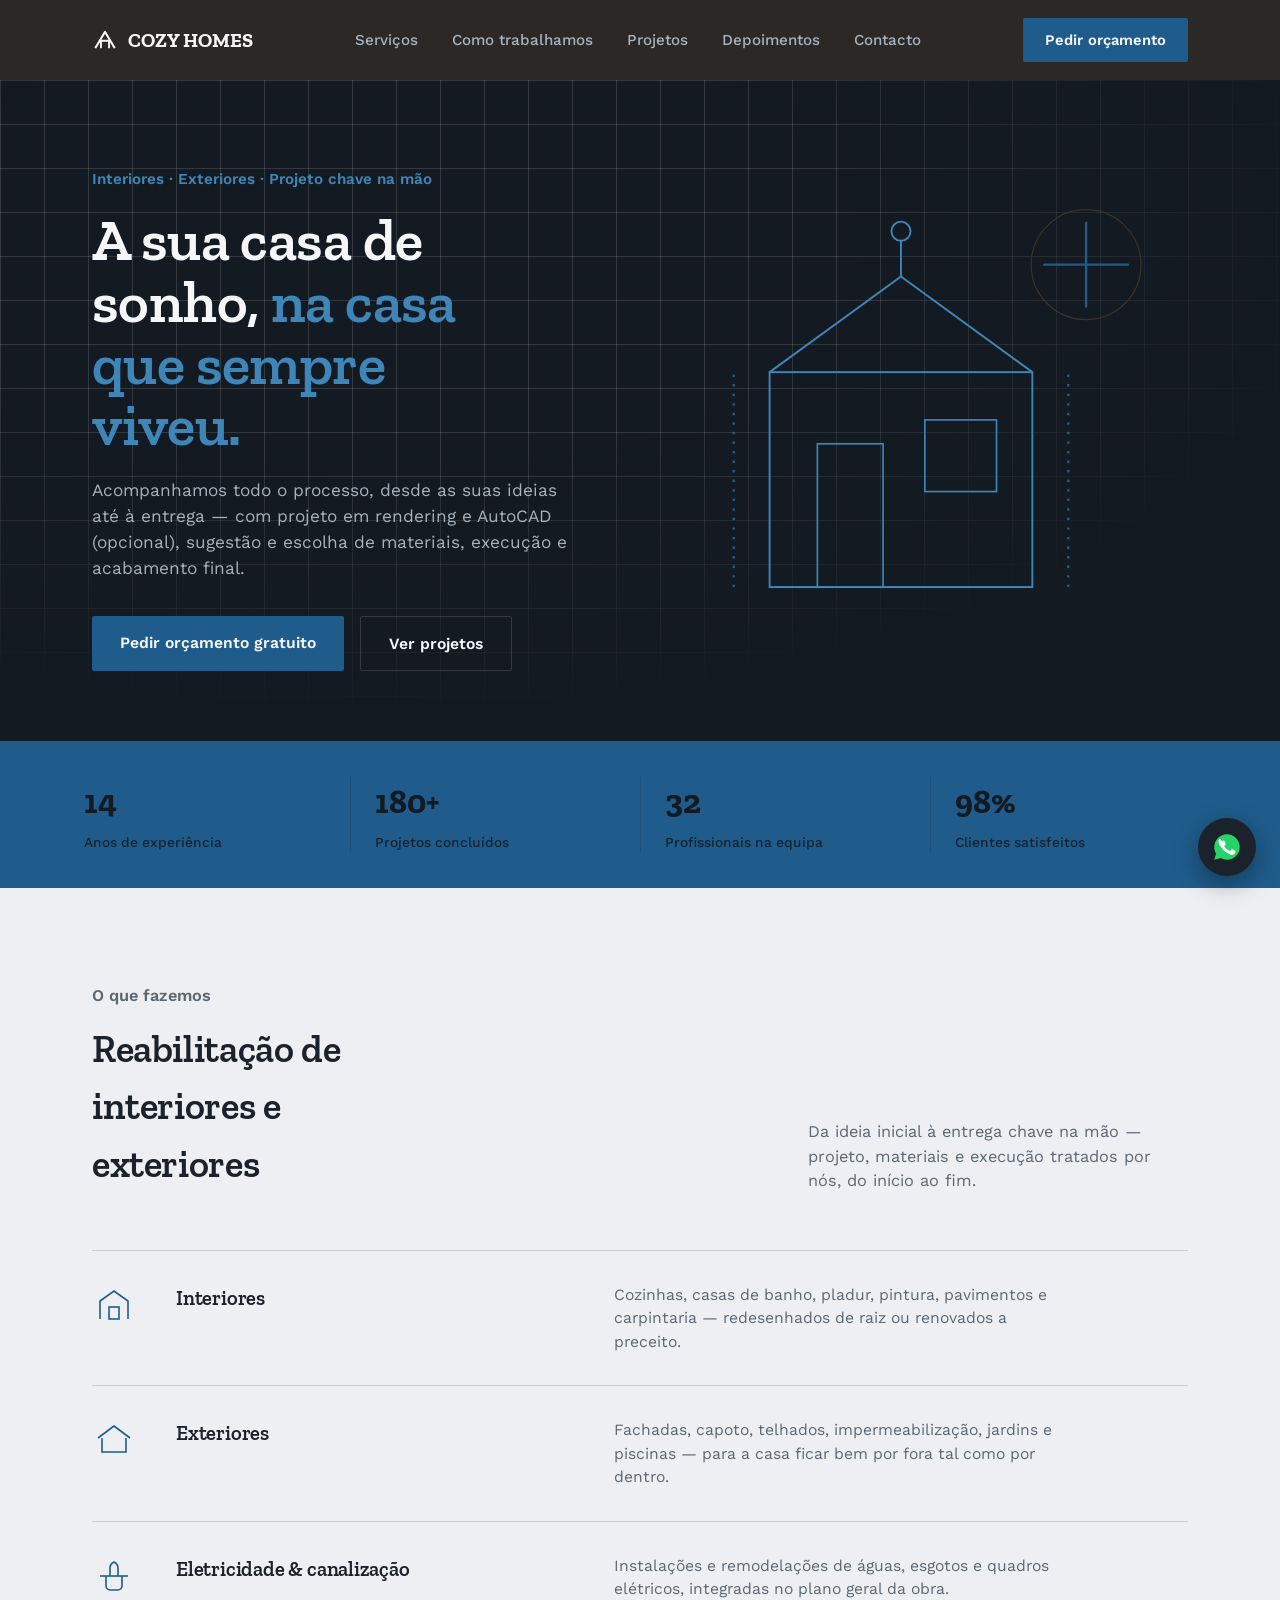
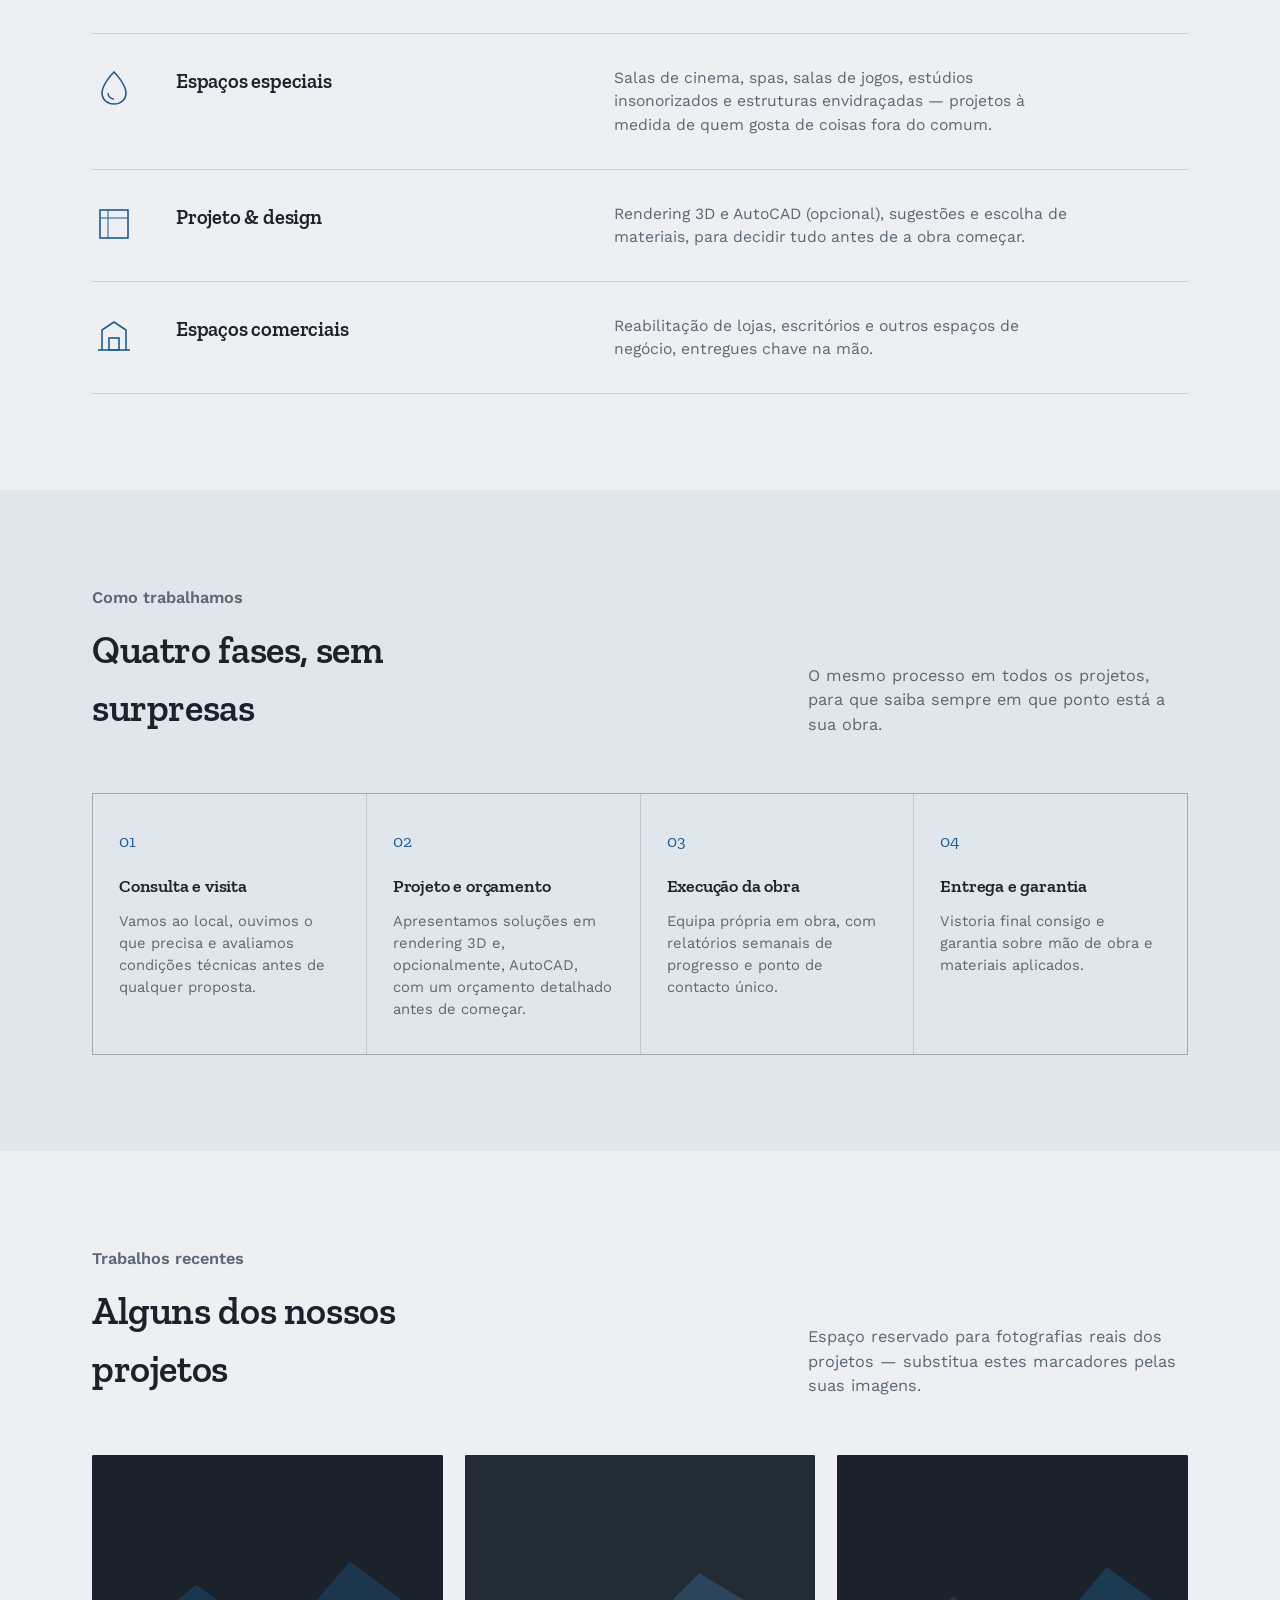
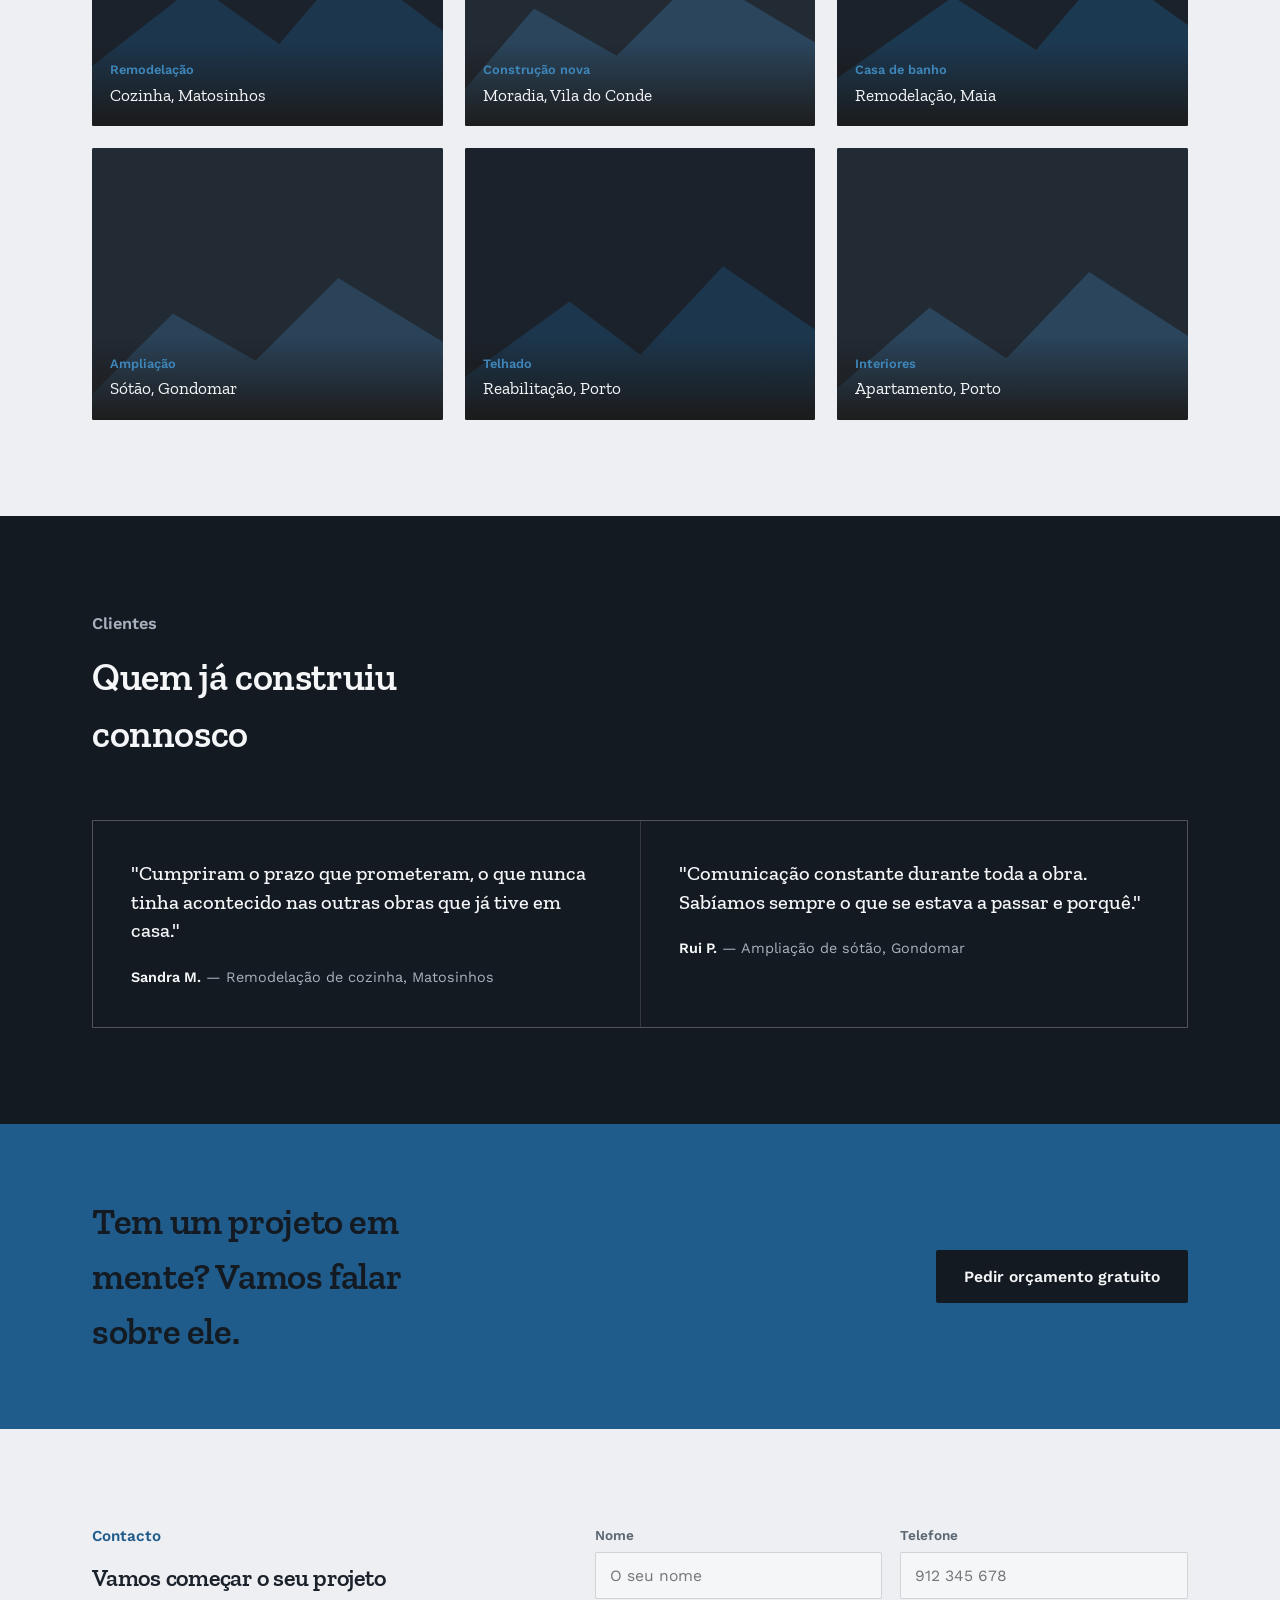
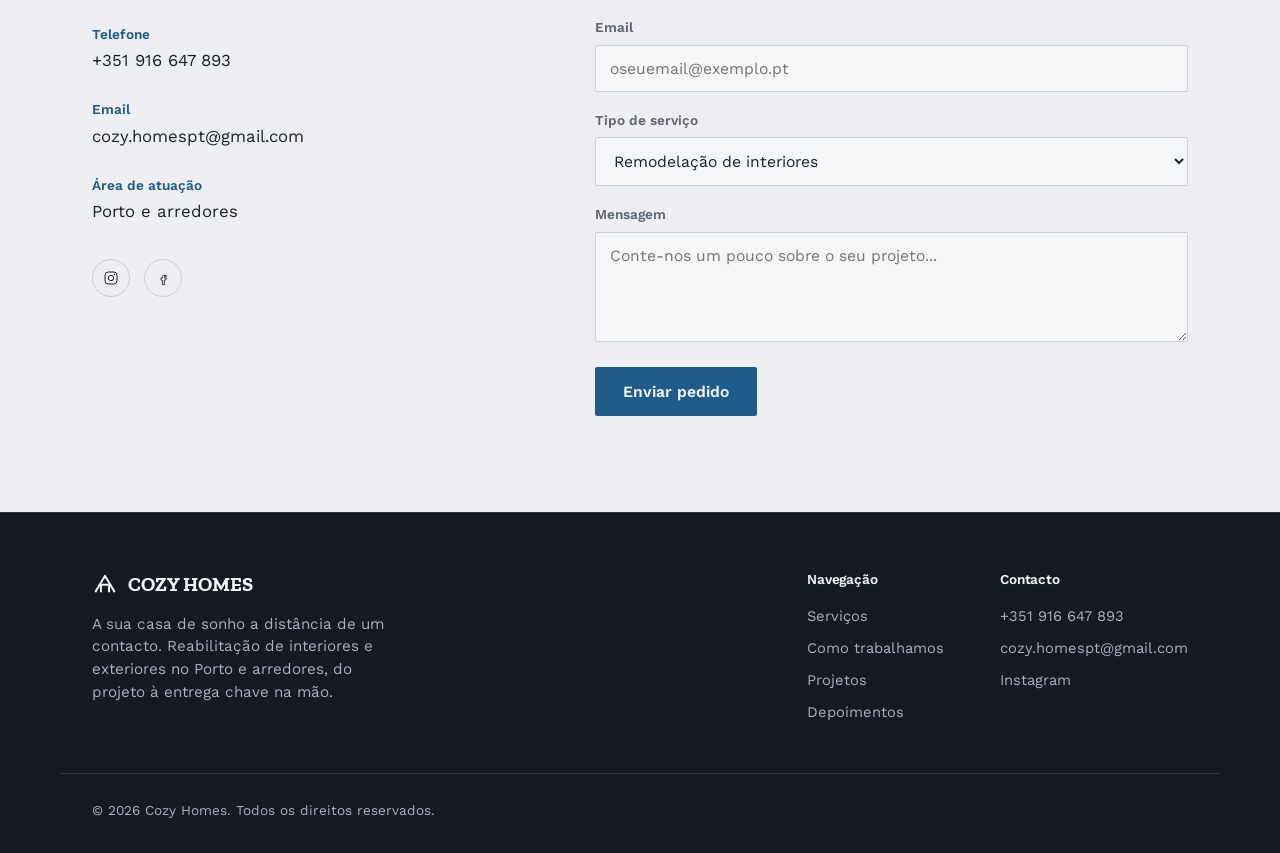
==== index.html @ 324cef6c "first commit" ====
<!DOCTYPE html>
<html lang="pt-PT">
<head>
<meta charset="UTF-8">
<meta name="viewport" content="width=device-width, initial-scale=1, viewport-fit=cover">
<title>Cozy Homes — Remodelação e Construção</title>
<meta name="description" content="Cozy Homes — remodelação e construção de interiores e exteriores no Porto e arredores. Projeto em rendering e AutoCAD, execução e entrega chave na mão.">
<link rel="preconnect" href="https://fonts.googleapis.com">
<link rel="preconnect" href="https://fonts.gstatic.com" crossorigin>
<link href="https://fonts.googleapis.com/css2?family=Zilla+Slab:wght@400;500;600;700&family=Work+Sans:wght@400;500;600;700&display=swap" rel="stylesheet">
<link rel="stylesheet" href="styles.css">
</head>
<body>

<header>
  <nav class="nav">
    <a href="#top" class="logo">
      <svg viewBox="0 0 32 32" fill="none"><path d="M4 26L16 6L28 26" stroke="currentColor" stroke-width="2.4" stroke-linejoin="round"/><path d="M11 26V17H21V26" stroke="currentColor" stroke-width="2.4" stroke-linejoin="round"/></svg>
      COZY HOMES
    </a>
    <ul class="nav-links">
      <li><a href="#servicos">Serviços</a></li>
      <li><a href="#processo">Como trabalhamos</a></li>
      <li><a href="#projetos">Projetos</a></li>
      <li><a href="#depoimentos">Depoimentos</a></li>
      <li><a href="#contacto">Contacto</a></li>
    </ul>
    <a href="#contacto" class="nav-cta">Pedir orçamento</a>
    <button class="nav-toggle" aria-label="Abrir menu" id="navToggle">
      <svg viewBox="0 0 24 24" fill="none"><path d="M3 6h18M3 12h18M3 18h18" stroke="currentColor" stroke-width="1.8" stroke-linecap="round"/></svg>
    </button>
  </nav>
</header>

<section class="hero" id="top">
  <div class="hero-grid" aria-hidden="true"></div>
  <div class="wrap hero-inner">
    <div>
      <p class="hero-eyebrow">Interiores · Exteriores · Projeto chave na mão</p>
      <h1>A sua casa de sonho, <em>na casa que sempre viveu.</em></h1>
      <p class="lede">Acompanhamos todo o processo, desde as suas ideias até à entrega — com projeto em rendering e AutoCAD (opcional), sugestão e escolha de materiais, execução e acabamento final.</p>
      <div class="hero-actions">
        <a href="#contacto" class="btn-primary">Pedir orçamento gratuito</a>
        <a href="#projetos" class="btn-ghost">Ver projetos</a>
      </div>
    </div>
    <div class="hero-art" aria-hidden="true">
      <svg viewBox="0 0 420 380" fill="none">
        <rect x="70" y="150" width="220" height="180" stroke="#3E85B8" stroke-width="1.6"/>
        <path d="M70 150L180 70L290 150" stroke="#3E85B8" stroke-width="1.6" stroke-linejoin="round"/>
        <path d="M180 70V40" stroke="#3E85B8" stroke-width="1.6"/>
        <circle cx="180" cy="32" r="8" stroke="#3E85B8" stroke-width="1.6"/>
        <rect x="110" y="210" width="55" height="120" stroke="#3E85B8" stroke-width="1.4"/>
        <rect x="200" y="190" width="60" height="60" stroke="#3E85B8" stroke-width="1.4"/>
        <line class="hero-scaffold" x1="70" y1="330" x2="290" y2="330" stroke="#3E85B8" stroke-width="1.6"/>
        <line class="hero-scaffold hero-dash" x1="40" y1="330" x2="40" y2="150" stroke="#1F5C8C" stroke-width="2" stroke-dasharray="2 6"/>
        <line class="hero-scaffold hero-dash" x1="320" y1="330" x2="320" y2="150" stroke="#1F5C8C" stroke-width="2" stroke-dasharray="2 6"/>
        <circle cx="335" cy="60" r="46" stroke="#3A332C" stroke-width="1"/>
        <g class="hero-crane">
          <path d="M300 60L370 60M335 25V95" stroke="#1F5C8C" stroke-width="2" stroke-linecap="round"/>
        </g>
      </svg>
    </div>
  </div>

  <div class="stats">
    <div class="wrap stats-inner">
      <div class="stat"><div class="num">14</div><div class="label">Anos de experiência</div></div>
      <div class="stat"><div class="num">180+</div><div class="label">Projetos concluídos</div></div>
      <div class="stat"><div class="num">32</div><div class="label">Profissionais na equipa</div></div>
      <div class="stat"><div class="num">98%</div><div class="label">Clientes satisfeitos</div></div>
    </div>
  </div>
</section>

<section id="servicos">
  <div class="wrap">
    <div class="section-head">
      <div>
        <p class="section-tag">O que fazemos</p>
        <h2>Reabilitação de interiores e exteriores</h2>
      </div>
      <p>Da ideia inicial à entrega chave na mão — projeto, materiais e execução tratados por nós, do início ao fim.</p>
    </div>

    <div class="services-list">
      <div class="service-row">
        <svg class="icon" viewBox="0 0 44 44" fill="none"><path d="M8 36V18L22 8L36 18V36" stroke="currentColor" stroke-width="1.6"/><rect x="17" y="24" width="10" height="12" stroke="currentColor" stroke-width="1.6"/></svg>
        <h3>Interiores</h3>
        <p>Cozinhas, casas de banho, pladur, pintura, pavimentos e carpintaria — redesenhados de raiz ou renovados a preceito.</p>
      </div>
      <div class="service-row">
        <svg class="icon" viewBox="0 0 44 44" fill="none"><path d="M6 20L22 8L38 20" stroke="currentColor" stroke-width="1.6" stroke-linejoin="round"/><path d="M10 20V34H34V20" stroke="currentColor" stroke-width="1.6"/></svg>
        <h3>Exteriores</h3>
        <p>Fachadas, capoto, telhados, impermeabilização, jardins e piscinas — para a casa ficar bem por fora tal como por dentro.</p>
      </div>
      <div class="service-row">
        <svg class="icon" viewBox="0 0 44 44" fill="none"><path d="M8 22H36" stroke="currentColor" stroke-width="1.6"/><path d="M14 22V32C14 34 16 36 18 36H26C28 36 30 34 30 32V22" stroke="currentColor" stroke-width="1.6"/><path d="M18 22V14C18 10 22 8 22 8C22 8 26 10 26 14V22" stroke="currentColor" stroke-width="1.6"/></svg>
        <h3>Eletricidade & canalização</h3>
        <p>Instalações e remodelações de águas, esgotos e quadros elétricos, integradas no plano geral da obra.</p>
      </div>
      <div class="service-row">
        <svg class="icon" viewBox="0 0 44 44" fill="none"><path d="M22 6C22 6 10 18 10 27C10 33.6 15.4 38 22 38C28.6 38 34 33.6 34 27C34 18 22 6 22 6Z" stroke="currentColor" stroke-width="1.6"/><path d="M16 27C16 30.3 18.7 33 22 33" stroke="currentColor" stroke-width="1.4"/></svg>
        <h3>Espaços especiais</h3>
        <p>Salas de cinema, spas, salas de jogos, estúdios insonorizados e estruturas envidraçadas — projetos à medida de quem gosta de coisas fora do comum.</p>
      </div>
      <div class="service-row">
        <svg class="icon" viewBox="0 0 44 44" fill="none"><rect x="8" y="8" width="28" height="28" stroke="currentColor" stroke-width="1.6"/><path d="M8 16H36M16 8V36" stroke="currentColor" stroke-width="1"/></svg>
        <h3>Projeto & design</h3>
        <p>Rendering 3D e AutoCAD (opcional), sugestões e escolha de materiais, para decidir tudo antes de a obra começar.</p>
      </div>
      <div class="service-row">
        <svg class="icon" viewBox="0 0 44 44" fill="none"><path d="M6 36H38" stroke="currentColor" stroke-width="1.6"/><path d="M10 36V16L22 8L34 16V36" stroke="currentColor" stroke-width="1.6"/><rect x="17" y="24" width="10" height="12" stroke="currentColor" stroke-width="1.6"/></svg>
        <h3>Espaços comerciais</h3>
        <p>Reabilitação de lojas, escritórios e outros espaços de negócio, entregues chave na mão.</p>
      </div>
    </div>
  </div>
</section>

<section class="process" id="processo">
  <div class="wrap">
    <div class="section-head">
      <div>
        <p class="section-tag">Como trabalhamos</p>
        <h2>Quatro fases, sem surpresas</h2>
      </div>
      <p>O mesmo processo em todos os projetos, para que saiba sempre em que ponto está a sua obra.</p>
    </div>
    <div class="steps">
      <div class="step">
        <div class="step-num">01</div>
        <h3>Consulta e visita</h3>
        <p>Vamos ao local, ouvimos o que precisa e avaliamos condições técnicas antes de qualquer proposta.</p>
      </div>
      <div class="step">
        <div class="step-num">02</div>
        <h3>Projeto e orçamento</h3>
        <p>Apresentamos soluções em rendering 3D e, opcionalmente, AutoCAD, com um orçamento detalhado antes de começar.</p>
      </div>
      <div class="step">
        <div class="step-num">03</div>
        <h3>Execução da obra</h3>
        <p>Equipa própria em obra, com relatórios semanais de progresso e ponto de contacto único.</p>
      </div>
      <div class="step">
        <div class="step-num">04</div>
        <h3>Entrega e garantia</h3>
        <p>Vistoria final consigo e garantia sobre mão de obra e materiais aplicados.</p>
      </div>
    </div>
  </div>
</section>

<section id="projetos">
  <div class="wrap">
    <div class="section-head">
      <div>
        <p class="section-tag">Trabalhos recentes</p>
        <h2>Alguns dos nossos projetos</h2>
      </div>
      <p>Espaço reservado para fotografias reais dos projetos — substitua estes marcadores pelas suas imagens.</p>
    </div>
    <div class="projects-grid">
      <div class="project-tile">
        <svg viewBox="0 0 300 230" preserveAspectRatio="xMidYMid slice"><rect width="300" height="230" fill="#1B222B"/><path d="M0 180L90 110L160 160L220 90L300 150V230H0Z" fill="#1F5C8C" opacity="0.35"/></svg>
        <div class="tile-label"><div class="cat">Remodelação</div><div class="name">Cozinha, Matosinhos</div></div>
      </div>
      <div class="project-tile">
        <svg viewBox="0 0 300 230" preserveAspectRatio="xMidYMid slice"><rect width="300" height="230" fill="#222A34"/><path d="M0 200L60 130L130 170L200 100L300 160V230H0Z" fill="#3E85B8" opacity="0.3"/></svg>
        <div class="tile-label"><div class="cat">Construção nova</div><div class="name">Moradia, Vila do Conde</div></div>
      </div>
      <div class="project-tile">
        <svg viewBox="0 0 300 230" preserveAspectRatio="xMidYMid slice"><rect width="300" height="230" fill="#1B222B"/><path d="M0 190L100 120L170 165L230 95L300 145V230H0Z" fill="#1F5C8C" opacity="0.4"/></svg>
        <div class="tile-label"><div class="cat">Casa de banho</div><div class="name">Remodelação, Maia</div></div>
      </div>
      <div class="project-tile">
        <svg viewBox="0 0 300 230" preserveAspectRatio="xMidYMid slice"><rect width="300" height="230" fill="#222A34"/><path d="M0 210L70 140L140 180L210 110L300 165V230H0Z" fill="#3E85B8" opacity="0.28"/></svg>
        <div class="tile-label"><div class="cat">Ampliação</div><div class="name">Sótão, Gondomar</div></div>
      </div>
      <div class="project-tile">
        <svg viewBox="0 0 300 230" preserveAspectRatio="xMidYMid slice"><rect width="300" height="230" fill="#1B222B"/><path d="M0 195L90 130L150 175L220 100L300 155V230H0Z" fill="#1F5C8C" opacity="0.35"/></svg>
        <div class="tile-label"><div class="cat">Telhado</div><div class="name">Reabilitação, Porto</div></div>
      </div>
      <div class="project-tile">
        <svg viewBox="0 0 300 230" preserveAspectRatio="xMidYMid slice"><rect width="300" height="230" fill="#222A34"/><path d="M0 205L80 135L145 178L215 105L300 160V230H0Z" fill="#3E85B8" opacity="0.3"/></svg>
        <div class="tile-label"><div class="cat">Interiores</div><div class="name">Apartamento, Porto</div></div>
      </div>
    </div>
  </div>
</section>

<section class="testimonials" id="depoimentos">
  <div class="wrap">
    <div class="section-head">
      <div>
        <p class="section-tag">Clientes</p>
        <h2>Quem já construiu connosco</h2>
      </div>
    </div>
    <div class="quote-row">
      <div class="quote">
        <p class="text">"Cumpriram o prazo que prometeram, o que nunca tinha acontecido nas outras obras que já tive em casa."</p>
        <div class="who"><strong>Sandra M.</strong> — Remodelação de cozinha, Matosinhos</div>
      </div>
      <div class="quote">
        <p class="text">"Comunicação constante durante toda a obra. Sabíamos sempre o que se estava a passar e porquê."</p>
        <div class="who"><strong>Rui P.</strong> — Ampliação de sótão, Gondomar</div>
      </div>
    </div>
  </div>
</section>

<div class="cta-banner">
  <div class="wrap cta-inner">
    <h2>Tem um projeto em mente? Vamos falar sobre ele.</h2>
    <a href="#contacto" class="btn-primary">Pedir orçamento gratuito</a>
  </div>
</div>

<section id="contacto">
  <div class="wrap contact-grid">
    <div class="contact-info">
      <p class="section-tag">Contacto</p>
      <h2>Vamos começar o seu projeto</h2>
      <dl>
        <div><dt>Telefone</dt><dd><a href="tel:+351916647893">+351 916 647 893</a></dd></div>
        <div><dt>Email</dt><dd><a href="mailto:cozy.homespt@gmail.com">cozy.homespt@gmail.com</a></dd></div>
        <div><dt>Área de atuação</dt><dd>Porto e arredores</dd></div>
      </dl>
      <div class="socials" aria-label="Redes sociais">
        <a href="https://www.instagram.com/cozyhomespt" target="_blank" rel="noopener" aria-label="Instagram"><svg viewBox="0 0 24 24" fill="none"><rect x="3" y="3" width="18" height="18" rx="5" stroke="currentColor" stroke-width="1.5"/><circle cx="12" cy="12" r="4" stroke="currentColor" stroke-width="1.5"/><circle cx="17.2" cy="6.8" r="1" fill="currentColor"/></svg></a>
        <a href="https://www.facebook.com/share/1CEKgiKhoP/" target="_blank" rel="noopener" aria-label="Facebook"><svg viewBox="0 0 24 24" fill="none"><path d="M15 8h-2a2 2 0 0 0-2 2v2H9v3h2v7h3v-7h2.2L17 12h-3v-1.6c0-.4.3-.7.7-.7H17V8h-2z" stroke="currentColor" stroke-width="1.3" stroke-linejoin="round"/></svg></a>
      </div>
    </div>
    <form class="contact-form" action="mailto:cozy.homespt@gmail.com" method="post" enctype="text/plain">
      <div class="form-row">
        <div>
          <label for="nome">Nome</label>
          <input id="nome" name="Nome" type="text" placeholder="O seu nome" required>
        </div>
        <div>
          <label for="telefone">Telefone</label>
          <input id="telefone" name="Telefone" type="tel" placeholder="912 345 678">
        </div>
      </div>
      <div>
        <label for="email">Email</label>
        <input id="email" name="Email" type="email" placeholder="oseuemail@exemplo.pt" required>
      </div>
      <div>
        <label for="servico">Tipo de serviço</label>
        <select id="servico" name="Servico">
          <option>Remodelação de interiores</option>
          <option>Construção nova / ampliação</option>
          <option>Acabamentos & pintura</option>
          <option>Canalização & eletricidade</option>
          <option>Telhados & impermeabilização</option>
          <option>Outro</option>
        </select>
      </div>
      <div>
        <label for="mensagem">Mensagem</label>
        <textarea id="mensagem" name="Mensagem" placeholder="Conte-nos um pouco sobre o seu projeto..."></textarea>
      </div>
      <button type="submit" class="btn-primary">Enviar pedido</button>
    </form>
  </div>
</section>

<footer>
  <div class="wrap footer-top">
    <div>
      <a href="#top" class="logo" style="color:var(--paper)">
        <svg viewBox="0 0 32 32" fill="none"><path d="M4 26L16 6L28 26" stroke="currentColor" stroke-width="2.4" stroke-linejoin="round"/><path d="M11 26V17H21V26" stroke="currentColor" stroke-width="2.4" stroke-linejoin="round"/></svg>
        COZY HOMES
      </a>
      <p>A sua casa de sonho a distância de um contacto. Reabilitação de interiores e exteriores no Porto e arredores, do projeto à entrega chave na mão.</p>
    </div>
    <div class="footer-links">
      <div>
        <h4>Navegação</h4>
        <ul>
          <li><a href="#servicos">Serviços</a></li>
          <li><a href="#processo">Como trabalhamos</a></li>
          <li><a href="#projetos">Projetos</a></li>
          <li><a href="#depoimentos">Depoimentos</a></li>
        </ul>
      </div>
      <div>
        <h4>Contacto</h4>
        <ul>
          <li><a href="tel:+351916647893">+351 916 647 893</a></li>
          <li><a href="mailto:cozy.homespt@gmail.com">cozy.homespt@gmail.com</a></li>
          <li><a href="https://www.instagram.com/cozyhomespt" target="_blank" rel="noopener">Instagram</a></li>
        </ul>
      </div>
    </div>
  </div>
  <div class="wrap footer-bottom">
    <span>© 2026 Cozy Homes. Todos os direitos reservados.</span>
  </div>
</footer>

<a href="https://wa.me/351916647893" target="_blank" rel="noopener" class="whatsapp-btn" aria-label="Falar no WhatsApp">
  <svg viewBox="0 0 32 32" fill="none"><path d="M16 4C9.4 4 4 9.4 4 16c0 2.2.6 4.3 1.7 6.1L4 28l6.1-1.6C11.8 27.4 13.9 28 16 28c6.6 0 12-5.4 12-12S22.6 4 16 4z" fill="#25D366"/><path d="M11.4 10.6c.3-.6.6-.6.9-.6h.7c.2 0 .5 0 .7.6.3.7 1 2.3 1 2.5.1.2.1.4 0 .6-.1.2-.2.3-.4.5l-.5.6c-.2.2-.4.4-.2.7.2.4 1 1.5 2 2.4 1.3 1.2 2.4 1.6 2.8 1.8.3.1.5.1.7-.1.2-.2.8-1 1.1-1.3.2-.3.5-.2.8-.1.3.1 2 1 2.3 1.1.3.2.5.2.6.4.1.2.1 1-.3 1.9-.4.9-2.1 1.8-2.9 1.8-.8.1-1.4.1-4.7-1.9-3.9-2.4-6.4-6.6-6.6-6.9-.2-.3-1.4-1.9-1.4-3.6 0-1.7.9-2.5 1.2-2.9z" fill="#FFFFFF"/></svg>
</a>

<script src="script.js"></script>

</body>
</html>
---- styles.css ----
:root{
    box-sizing:border-box;
    padding-top: env(safe-area-inset-top, 0px);
    padding-bottom: env(safe-area-inset-bottom, 0px);

    --bg-dark:#141A21;
    --bg-dark-panel:#1B222B;
    --bg-cream:#EDEFF2;
    --bg-cream-panel:#E1E6EC;
    --copper:#1F5C8C;
    --copper-light:#3E85B8;
    --ink:#1B222B;
    --ink-muted:#5B6773;
    --paper:#F4F6F8;
    --paper-muted:#A7B2BE;
    --line-dark:rgba(244,246,248,0.14);
    --line-light:rgba(27,34,43,0.16);
    --radius-s:2px;
    --serif:'Zilla Slab', Georgia, 'Times New Roman', serif;
    --sans:'Work Sans', -apple-system, BlinkMacSystemFont, 'Segoe UI', sans-serif;
  }
  html{scroll-padding-top: env(safe-area-inset-top, 0px); scroll-behavior:smooth;}
  *{box-sizing:border-box;}
  body{
    margin:0;
    background:var(--bg-cream);
    color:var(--ink);
    font-family:var(--sans);
    line-height:1.5;
    -webkit-font-smoothing:antialiased;
  }
  img,svg{max-width:100%;display:block;}
  a{color:inherit;text-decoration:none;}
  ul{margin:0;padding:0;list-style:none;}
  h1,h2,h3,h4{font-family:var(--serif);margin:0;font-weight:600;letter-spacing:-0.01em;}
  p{margin:0;}
  .wrap{max-width:1160px;margin:0 auto;padding:0 32px;}
  .overflow-x{overflow-x:auto;}
  :focus-visible{outline:2px solid var(--copper);outline-offset:3px;}
  @media (prefers-reduced-motion: reduce){
    *{animation-duration:0.01ms !important; animation-iteration-count:1 !important; transition-duration:0.01ms !important;}
  }

  /* ---------- Header ---------- */
  header{
    position:sticky;top:0;z-index:50;
    background:rgba(27,23,20,0.92);
    backdrop-filter:blur(8px);
    padding-top: env(safe-area-inset-top, 0px);
  }
  .nav{
    display:flex;align-items:center;justify-content:space-between;
    padding:18px 32px;max-width:1160px;margin:0 auto;
  }
  .logo{display:flex;align-items:center;gap:10px;color:var(--paper);font-family:var(--serif);font-size:1.25rem;font-weight:700;}
  .logo svg{width:26px;height:26px;flex-shrink:0;}
  .nav-links{display:flex;gap:34px;}
  .nav-links a{color:var(--paper-muted);font-size:0.95rem;font-weight:500;transition:color .15s ease;}
  .nav-links a:hover{color:var(--paper);}
  .nav-cta{
    background:var(--copper);color:var(--paper);padding:11px 22px;
    font-weight:600;font-size:0.92rem;border-radius:var(--radius-s);
    transition:background .15s ease;
  }
  .nav-cta:hover{background:var(--copper-light);}
  .nav-toggle{display:none;background:none;border:0;color:var(--paper);padding:6px;cursor:pointer;}
  .nav-toggle svg{width:24px;height:24px;}

  /* ---------- Hero ---------- */
  .hero{
    background:var(--bg-dark);
    color:var(--paper);
    position:relative;
    overflow:hidden;
    padding:88px 0 0;
  }
  .hero-grid{
    background-image:
      linear-gradient(var(--line-dark) 1px, transparent 1px),
      linear-gradient(90deg, var(--line-dark) 1px, transparent 1px);
    background-size:44px 44px;
    position:absolute;inset:0;
    mask-image:radial-gradient(ellipse 90% 70% at 30% 20%, black 40%, transparent 85%);
  }
  .hero-inner{
    position:relative;z-index:1;
    display:grid;grid-template-columns:1.05fr 0.95fr;gap:40px;align-items:center;
    padding-bottom:70px;
  }
  .hero-eyebrow{color:var(--copper-light);font-weight:600;font-size:0.95rem;margin-bottom:18px;}
  .hero h1{
    font-size:clamp(2.4rem, 4.6vw, 3.9rem);
    line-height:1.05;
    max-width:12ch;
  }
  .hero h1 em{font-style:normal;color:var(--copper-light);}
  .hero p.lede{
    margin-top:22px;color:var(--paper-muted);font-size:1.08rem;max-width:44ch;
  }
  .hero-actions{display:flex;gap:16px;margin-top:34px;flex-wrap:wrap;}
  .btn-primary{
    background:var(--copper);color:var(--paper);padding:15px 28px;
    font-weight:600;border-radius:var(--radius-s);font-size:0.98rem;
    transition:background .15s ease, transform .15s ease;
  }
  .btn-primary:hover{background:var(--copper-light);}
  .btn-ghost{
    border:1px solid var(--line-dark);color:var(--paper);padding:15px 28px;
    font-weight:600;border-radius:var(--radius-s);font-size:0.98rem;
    transition:border-color .15s ease, background .15s ease;
  }
  .btn-ghost:hover{border-color:var(--copper-light);background:rgba(255,255,255,0.03);}

  .hero-art{
    position:relative;
  }
  .hero-art svg{width:100%;height:auto;}
  .hero-crane{
    transform-box:fill-box;
    transform-origin:50% 100%;
    animation:craneBob 3.2s ease-in-out infinite;
  }
  .hero-dash{
    animation:dashScroll 1.6s linear infinite;
  }
  @keyframes craneBob{
    0%,100%{transform:translateY(0);}
    50%{transform:translateY(7px);}
  }
  @keyframes dashScroll{
    to{stroke-dashoffset:-16px;}
  }

  /* ---------- Stats ---------- */
  .stats{
    background:var(--copper);color:var(--bg-dark);
    position:relative;z-index:1;
  }
  .stats-inner{
    display:grid;grid-template-columns:repeat(4,1fr);
    padding:36px 0;
  }
  .stat{padding:0 24px;border-left:1px solid rgba(27,23,20,0.18);}
  .stat:first-child{border-left:none;}
  .stat .num{font-family:var(--serif);font-size:2.1rem;font-weight:700;}
  .stat .label{font-size:0.86rem;margin-top:4px;opacity:0.85;font-weight:500;}

  /* ---------- Section shell ---------- */
  section{padding:96px 0;}
  .section-head{
    display:flex;justify-content:space-between;align-items:flex-end;gap:32px;
    margin-bottom:56px;flex-wrap:wrap;
  }
  .section-tag{color:var(--copper);font-weight:600;font-size:0.95rem;margin-bottom:12px;}
  .section-head h2{font-size:clamp(1.8rem,3vw,2.5rem);max-width:16ch;}
  .section-head p{color:var(--ink-muted);max-width:38ch;font-size:1.02rem;}

  /* ---------- Services (hairline list, not cards) ---------- */
  .services-list{border-top:1px solid var(--line-light);}
  .service-row{
    display:grid;grid-template-columns:56px 1fr 1.4fr;gap:28px;
    padding:32px 0;border-bottom:1px solid var(--line-light);
    align-items:start;
  }
  .service-row .icon{width:44px;height:44px;color:var(--copper);}
  .service-row h3{font-size:1.28rem;}
  .service-row p{color:var(--ink-muted);font-size:0.98rem;max-width:46ch;}

  /* ---------- Process (genuinely sequential — numbering earned) ---------- */
  .process{background:var(--bg-cream-panel);}
  .steps{
    display:grid;grid-template-columns:repeat(4,1fr);gap:1px;
    background:var(--line-light);border:1px solid var(--line-light);
  }
  .step{background:var(--bg-cream-panel);padding:34px 26px;}
  .step .step-num{font-family:var(--serif);font-size:1.1rem;color:var(--copper);margin-bottom:18px;}
  .step h3{font-size:1.12rem;margin-bottom:10px;}
  .step p{color:var(--ink-muted);font-size:0.92rem;}

  /* ---------- Projects ---------- */
  .projects-grid{display:grid;grid-template-columns:repeat(3,1fr);gap:22px;}
  .project-tile{
    aspect-ratio:4/3.1;border-radius:var(--radius-s);overflow:hidden;position:relative;
    background:var(--bg-dark);
  }
  .project-tile svg{position:absolute;inset:0;width:100%;height:100%;}
  .project-tile .tile-label{
    position:absolute;left:0;right:0;bottom:0;padding:18px;
    background:linear-gradient(to top, rgba(27,23,20,0.88), transparent);
    color:var(--paper);
  }
  .project-tile .tile-label .cat{font-size:0.8rem;color:var(--copper-light);font-weight:600;margin-bottom:3px;}
  .project-tile .tile-label .name{font-family:var(--serif);font-size:1.08rem;}

  /* ---------- Testimonials ---------- */
  .testimonials{background:var(--bg-dark);color:var(--paper);}
  .testimonials .section-tag{color:var(--copper-light);}
  .testimonials .section-head p{color:var(--paper-muted);}
  .quote-row{display:grid;grid-template-columns:repeat(2,1fr);gap:1px;background:var(--line-dark);border:1px solid var(--line-dark);}
  .quote{background:var(--bg-dark);padding:38px;}
  .quote p.text{font-family:var(--serif);font-size:1.28rem;line-height:1.4;font-weight:500;}
  .quote .who{margin-top:22px;color:var(--paper-muted);font-size:0.9rem;}
  .quote .who strong{color:var(--paper);font-weight:600;}

  /* ---------- CTA banner ---------- */
  .cta-banner{
    background:var(--copper);color:var(--bg-dark);
    padding:70px 0;text-align:left;
  }
  .cta-inner{display:flex;justify-content:space-between;align-items:center;gap:32px;flex-wrap:wrap;}
  .cta-inner h2{font-size:clamp(1.7rem,3vw,2.3rem);max-width:16ch;}
  .cta-inner .btn-primary{background:var(--bg-dark);color:var(--paper);}
  .cta-inner .btn-primary:hover{background:#232c37;}

  /* ---------- Contact ---------- */
  .contact-grid{display:grid;grid-template-columns:0.85fr 1.15fr;gap:64px;}
  .contact-info dl{display:flex;flex-direction:column;gap:26px;margin-top:28px;}
  .contact-info dt{font-size:0.85rem;color:var(--copper);font-weight:600;margin-bottom:4px;}
  .contact-info dd{margin:0;font-size:1.05rem;}
  .contact-info .socials{display:flex;gap:14px;margin-top:34px;}
  .contact-info .socials a{
    width:38px;height:38px;border:1px solid var(--line-light);border-radius:50%;
    display:flex;align-items:center;justify-content:center;transition:border-color .15s ease, background .15s ease;
  }
  .contact-info .socials a:hover{border-color:var(--copper);background:rgba(184,90,50,0.06);}
  .contact-info .socials svg{width:16px;height:16px;}

  form.contact-form{display:flex;flex-direction:column;gap:18px;}
  .form-row{display:grid;grid-template-columns:1fr 1fr;gap:18px;}
  label{font-size:0.85rem;font-weight:600;color:var(--ink-muted);display:block;margin-bottom:7px;}
  input,select,textarea{
    width:100%;background:var(--paper);border:1px solid var(--line-light);border-radius:var(--radius-s);
    padding:13px 14px;font-family:var(--sans);font-size:0.98rem;color:var(--ink);
  }
  input:focus,select:focus,textarea:focus{border-color:var(--copper);}
  textarea{resize:vertical;min-height:110px;}
  .contact-form .btn-primary{align-self:flex-start;border:none;cursor:pointer;font-family:var(--sans);}

  /* ---------- Footer ---------- */
  footer{background:var(--bg-dark);color:var(--paper-muted);padding:56px 0 calc(32px + env(safe-area-inset-bottom, 0px));border-top:1px solid var(--line-dark);}
  .footer-top{display:flex;justify-content:space-between;gap:40px;flex-wrap:wrap;padding-bottom:40px;border-bottom:1px solid var(--line-dark);}
  .footer-top .logo{margin-bottom:14px;}
  .footer-top p{max-width:34ch;font-size:0.95rem;}
  .footer-links{display:flex;gap:56px;flex-wrap:wrap;}
  .footer-links h4{color:var(--paper);font-family:var(--sans);font-size:0.85rem;font-weight:600;margin-bottom:16px;}
  .footer-links li{margin-bottom:10px;font-size:0.92rem;}
  .footer-links a:hover{color:var(--paper);}
  .footer-bottom{display:flex;justify-content:space-between;padding-top:26px;font-size:0.85rem;flex-wrap:wrap;gap:10px;}

  /* ---------- Responsive ---------- */
  @media (max-width:920px){
    .nav-links{display:none;}
    .nav-toggle{display:block;}
    .hero-inner{grid-template-columns:1fr;}
    .hero-art{order:-1;max-width:340px;margin:0 auto 12px;}
    .stats-inner{grid-template-columns:repeat(2,1fr);row-gap:24px;}
    .stat:nth-child(3){border-left:none;}
    .service-row{grid-template-columns:44px 1fr;}
    .service-row > p{grid-column:2;}
    .steps{grid-template-columns:repeat(2,1fr);}
    .projects-grid{grid-template-columns:repeat(2,1fr);}
    .quote-row{grid-template-columns:1fr;}
    .contact-grid{grid-template-columns:1fr;gap:48px;}
    .form-row{grid-template-columns:1fr;}
    .footer-top{flex-direction:column;}
  }
  @media (max-width:600px){
    .wrap{padding:0 20px;}
    section{padding:64px 0;}
    .projects-grid{grid-template-columns:1fr;}
    .steps{grid-template-columns:1fr;}
    .cta-inner{flex-direction:column;align-items:flex-start;}
  }

/* ---------- WhatsApp floating button ---------- */
.whatsapp-btn{
  position:fixed;
  right:24px;
  bottom:calc(24px + env(safe-area-inset-bottom, 0px));
  width:58px;height:58px;
  border-radius:50%;
  background:#1B222B;
  display:flex;align-items:center;justify-content:center;
  box-shadow:0 8px 24px rgba(0,0,0,0.35);
  z-index:60;
  transition:transform .15s ease, box-shadow .15s ease;
}
.whatsapp-btn svg{width:34px;height:34px;}
.whatsapp-btn:hover{transform:translateY(-3px);box-shadow:0 12px 28px rgba(0,0,0,0.4);}
@media (max-width:600px){
  .whatsapp-btn{right:16px;bottom:calc(16px + env(safe-area-inset-bottom, 0px));width:52px;height:52px;}
  .whatsapp-btn svg{width:30px;height:30px;}
}
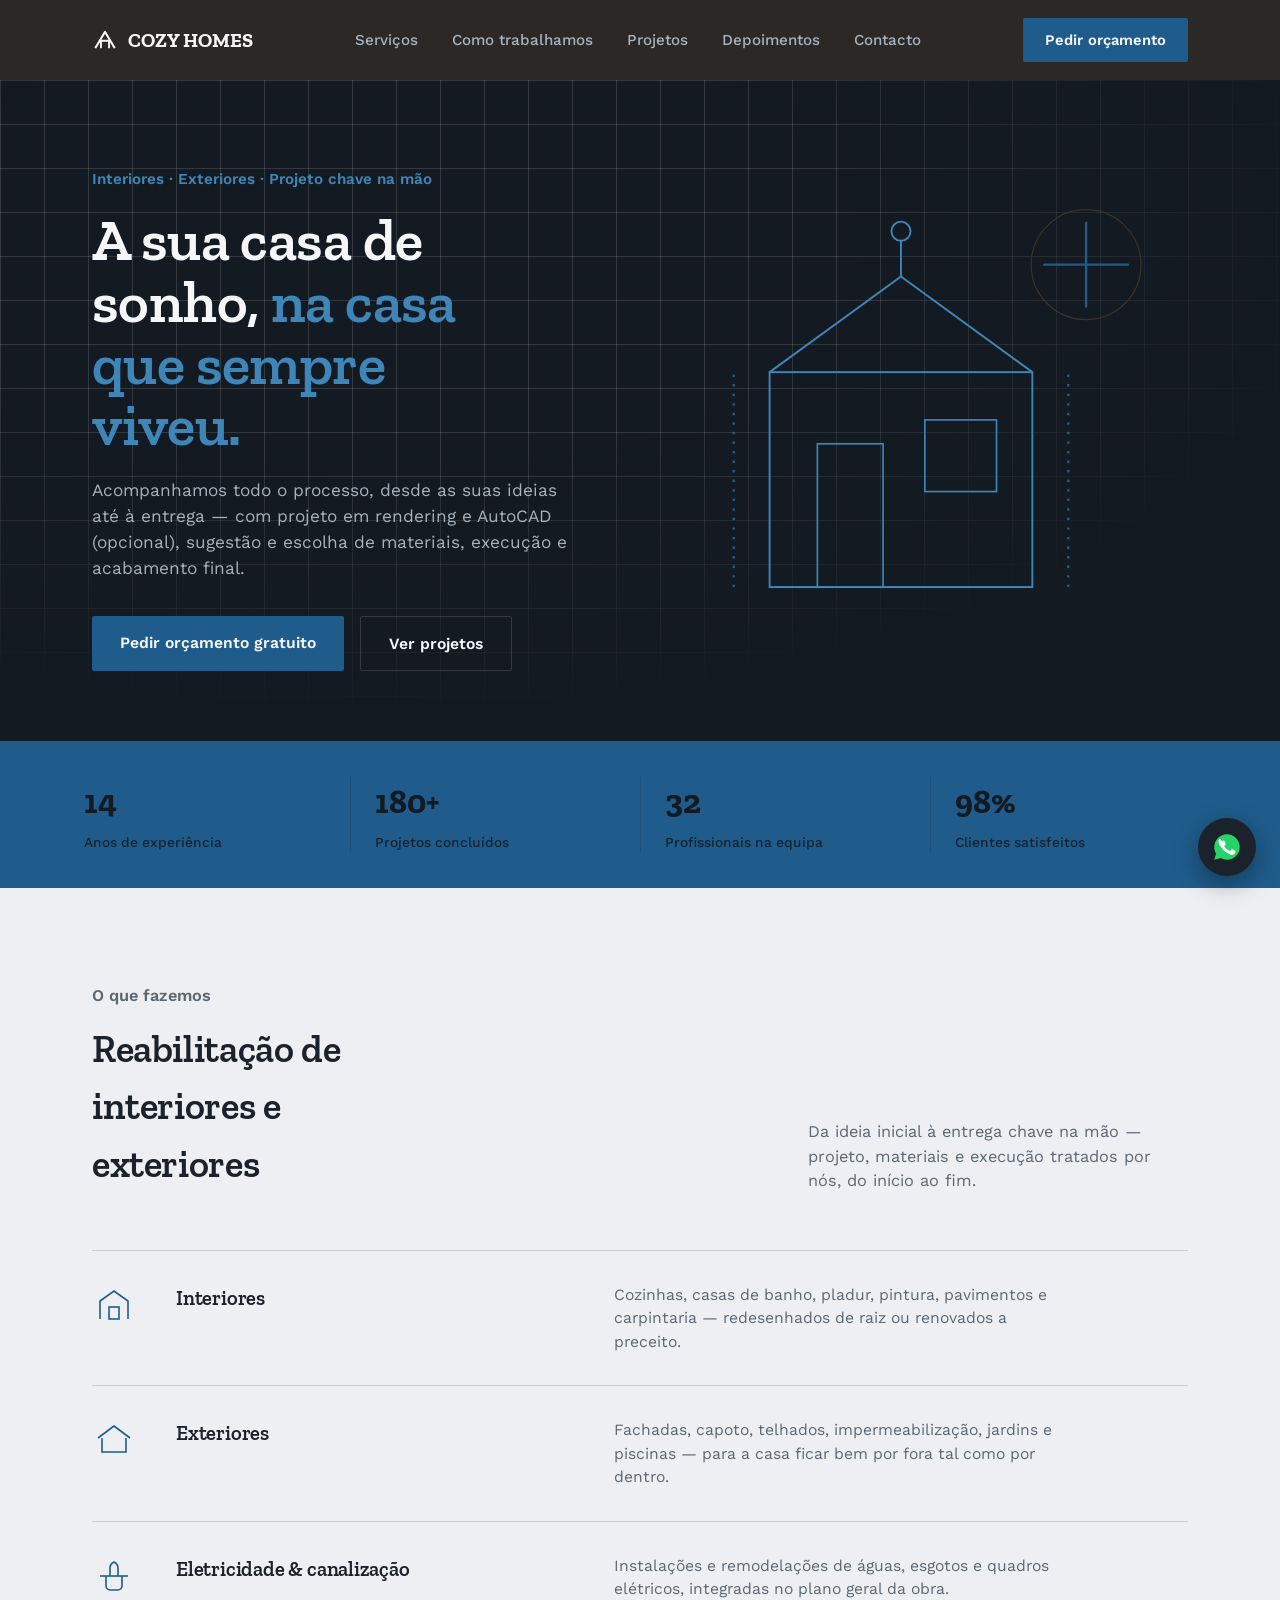
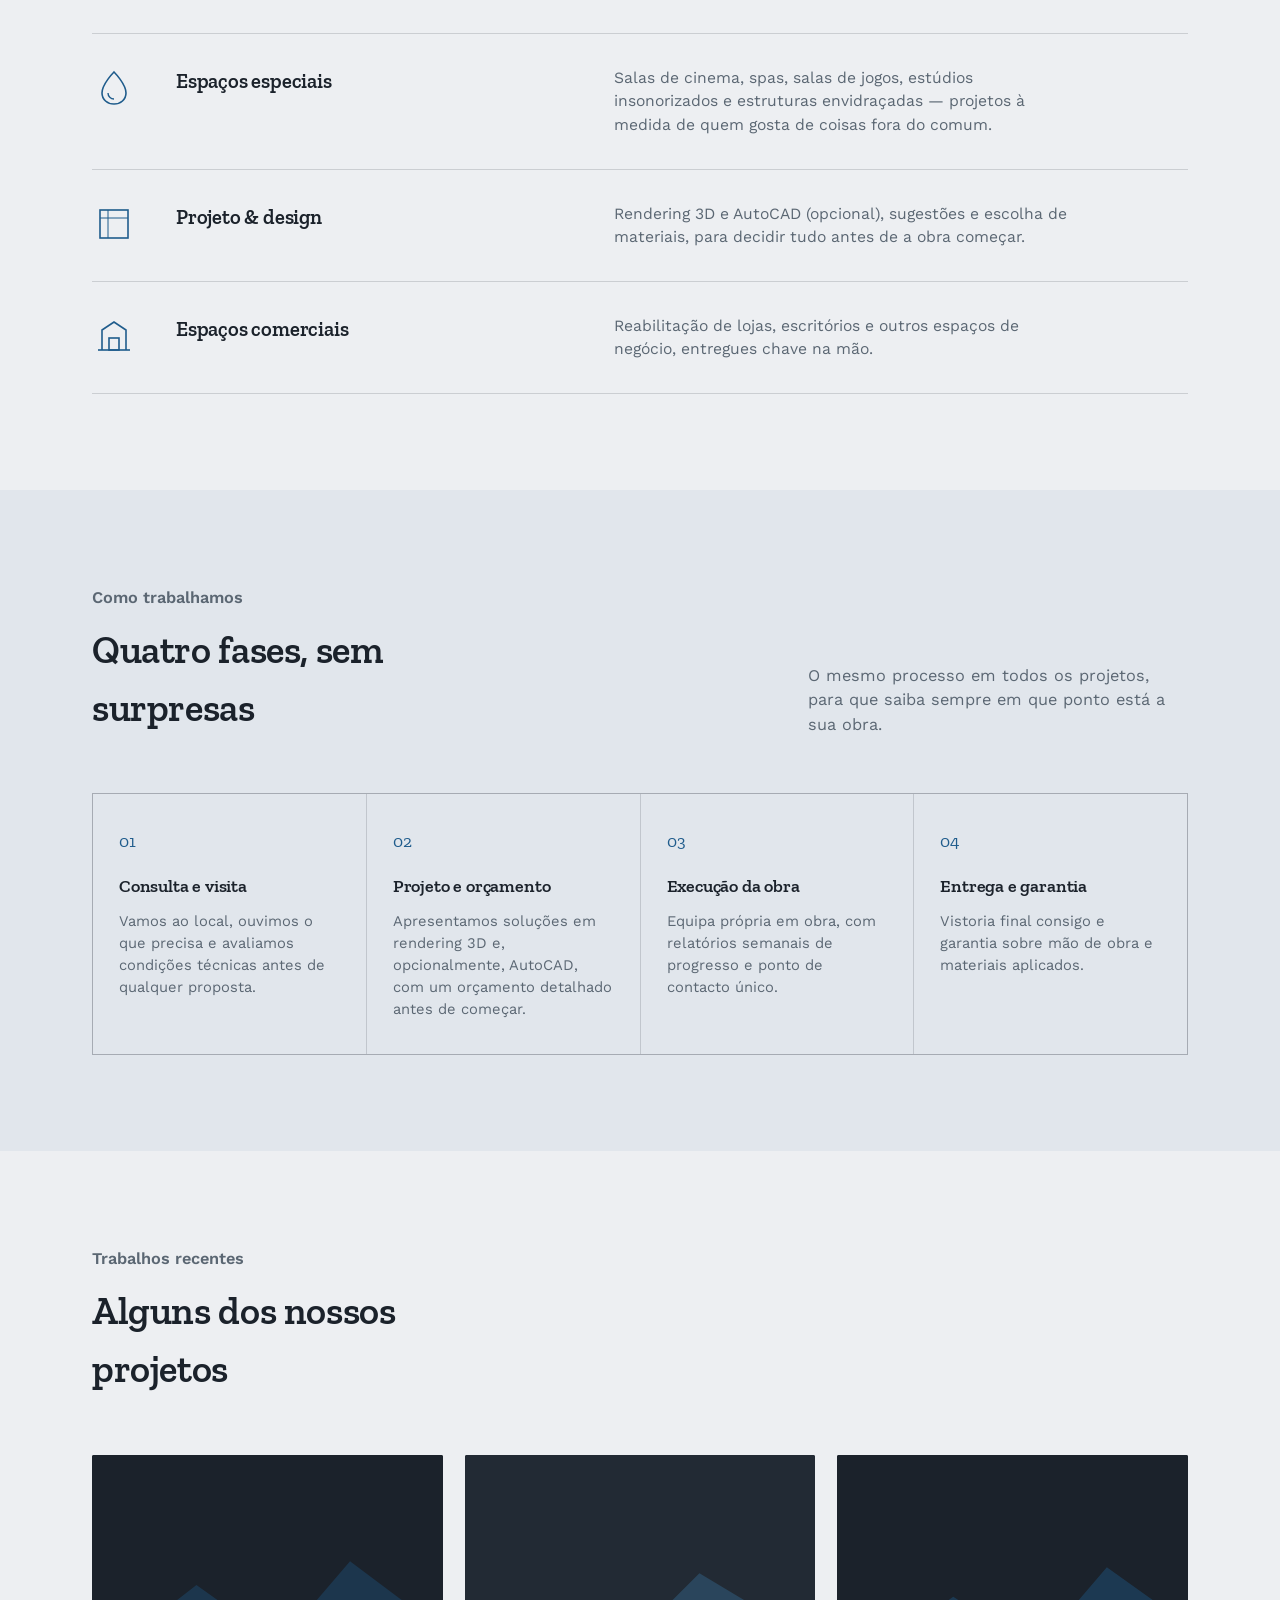
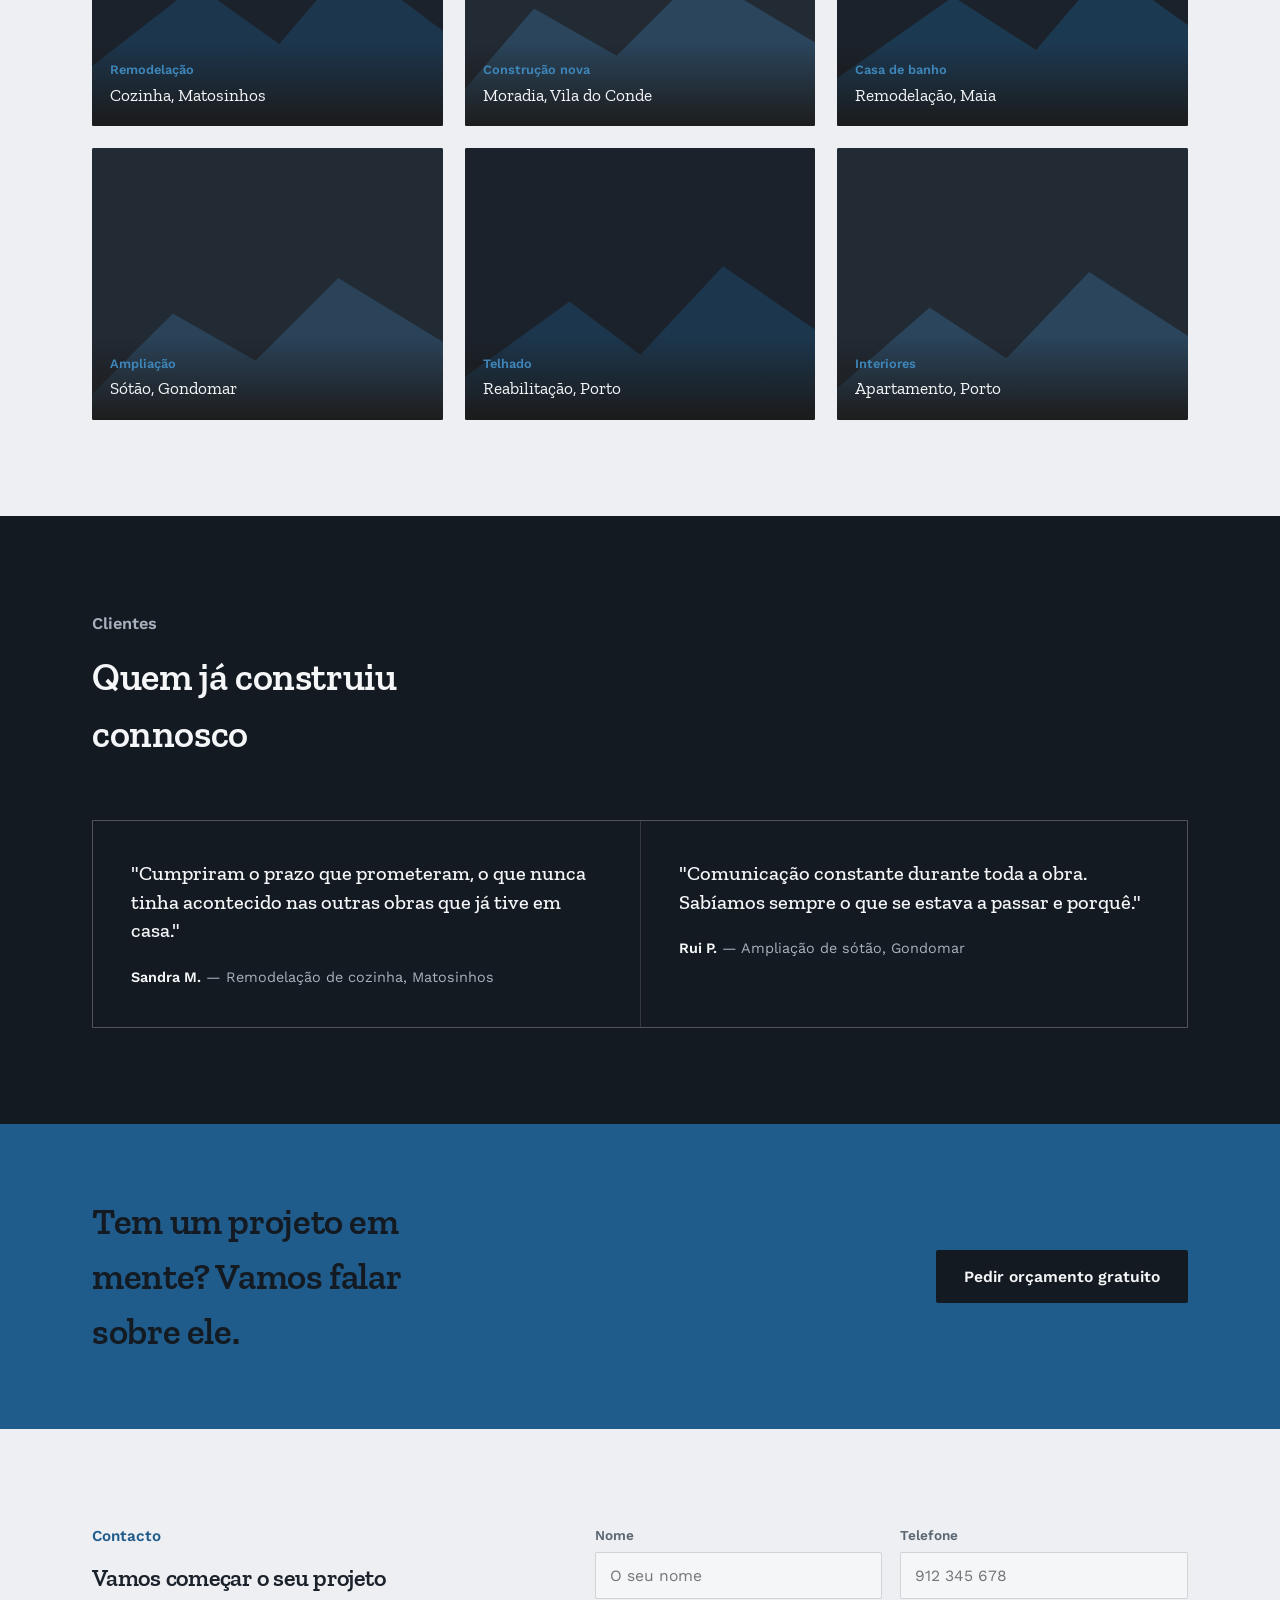
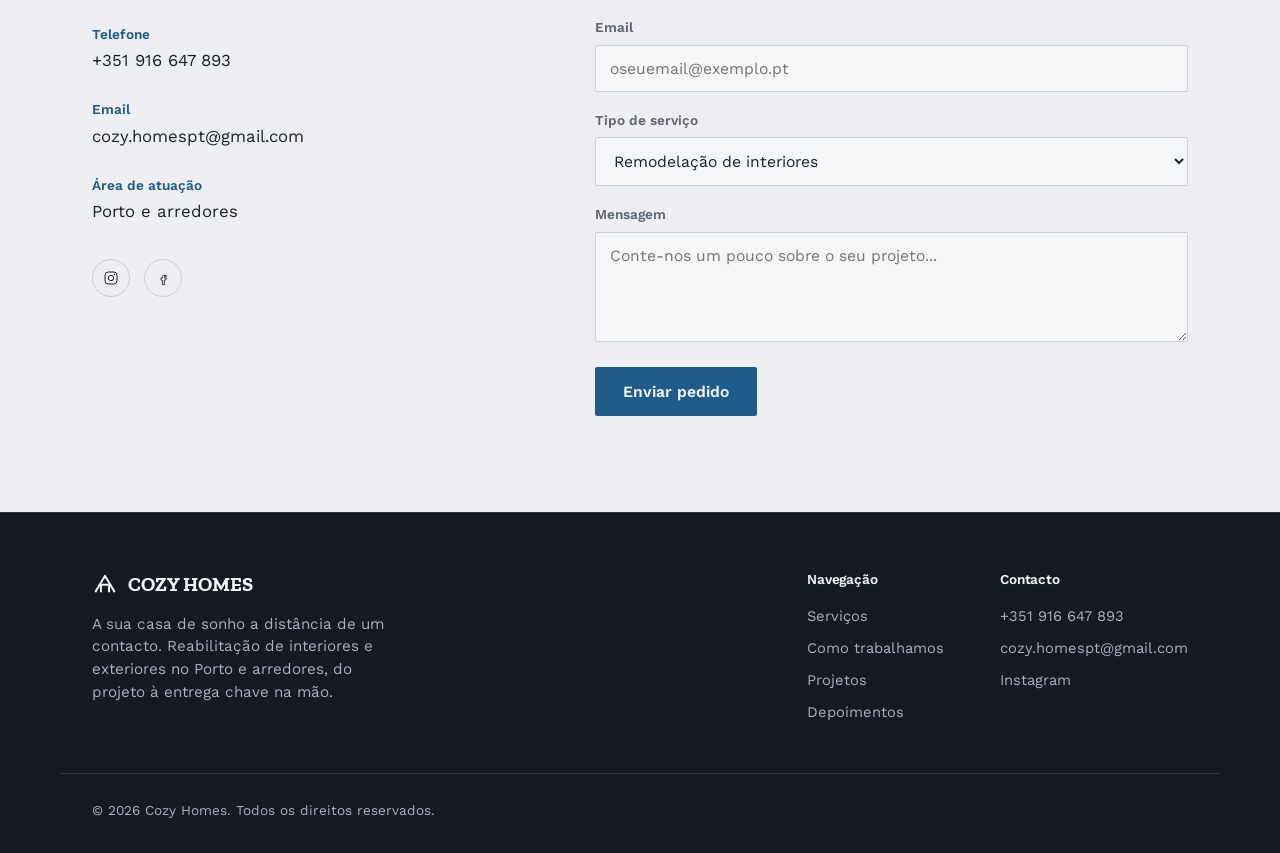
==== commit 3075ea38: "update erro" ====
--- a/index.html
+++ b/index.html
@@ -159,7 +159,6 @@
         <p class="section-tag">Trabalhos recentes</p>
         <h2>Alguns dos nossos projetos</h2>
       </div>
-      <p>Espaço reservado para fotografias reais dos projetos — substitua estes marcadores pelas suas imagens.</p>
     </div>
     <div class="projects-grid">
       <div class="project-tile">
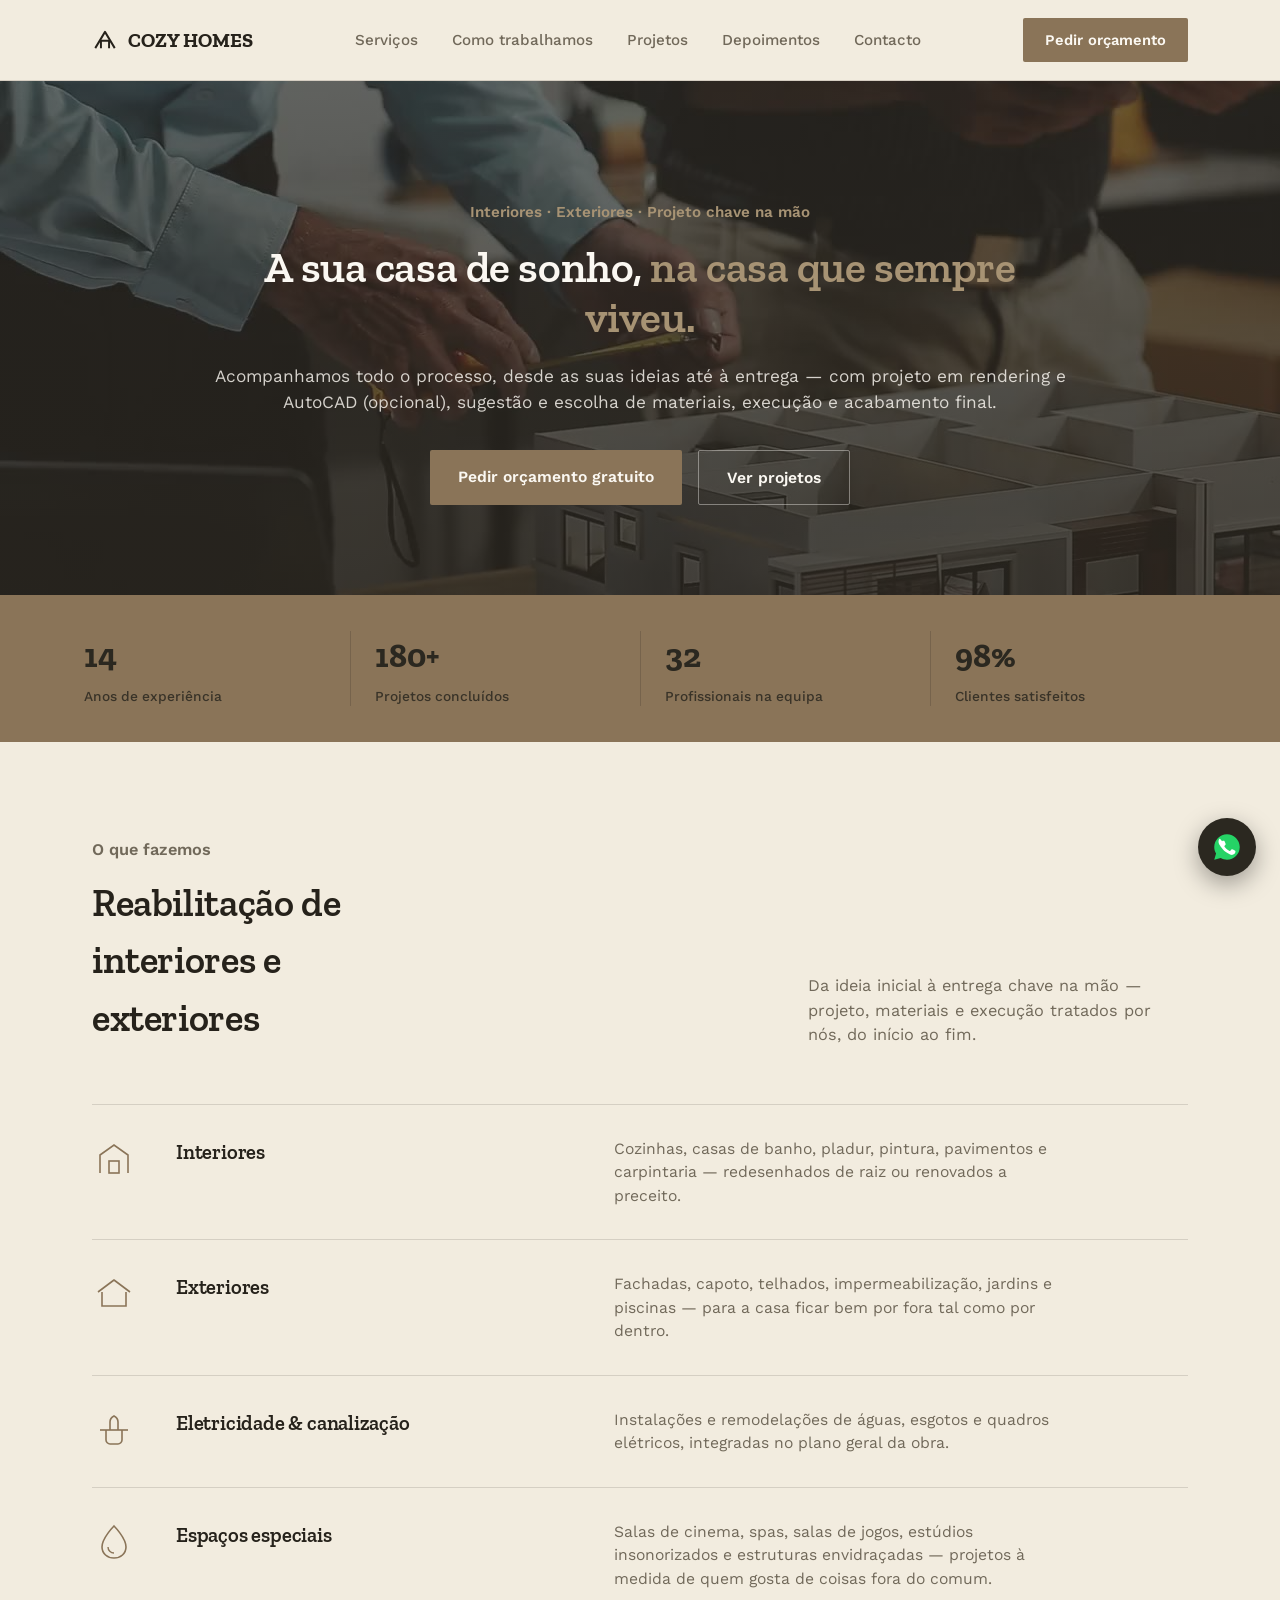
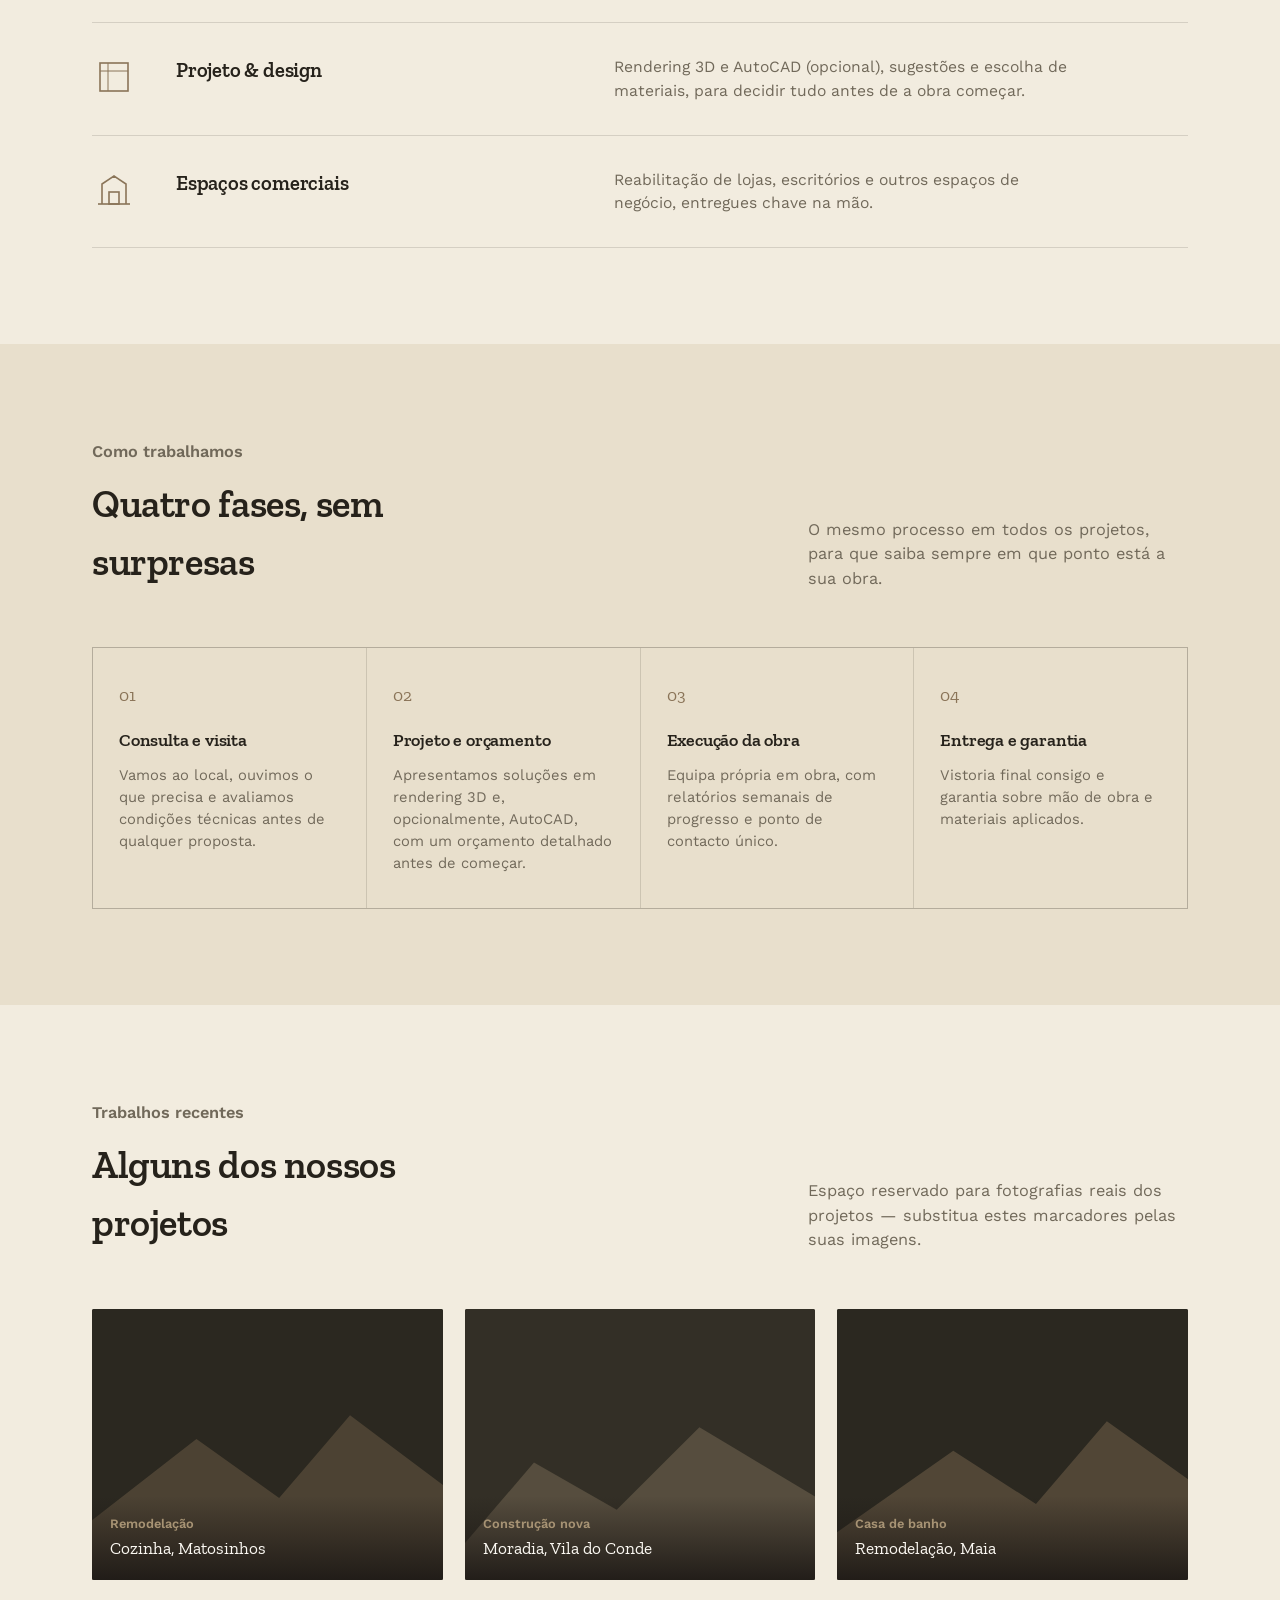
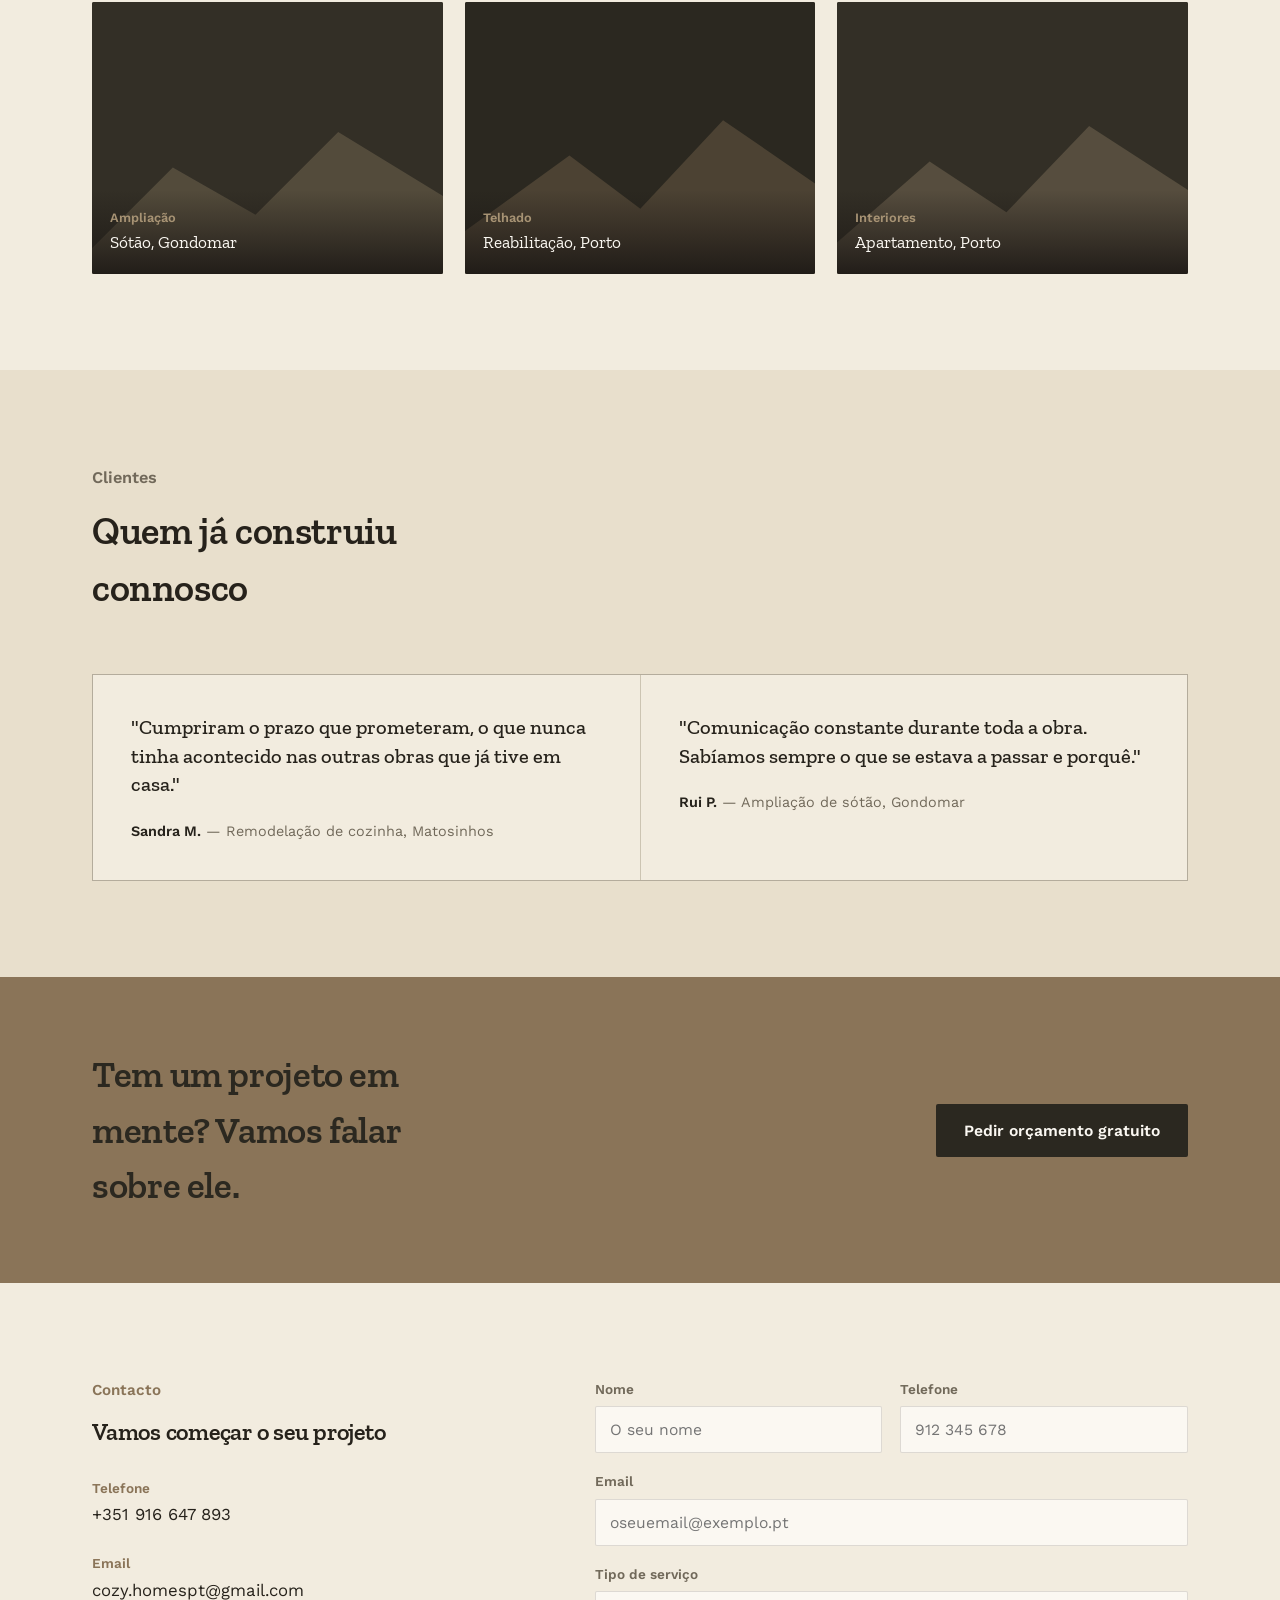
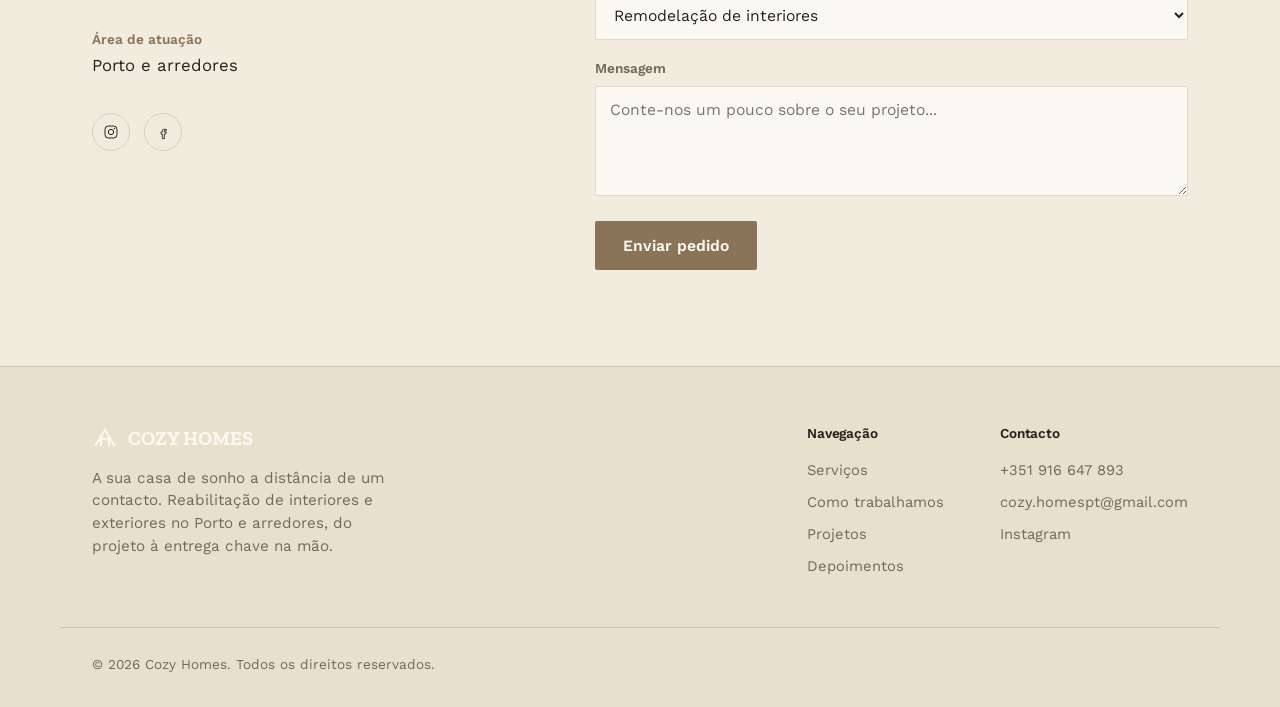
==== commit 7015ab34: "update design and colours" ====
--- a/index.html
+++ b/index.html
@@ -33,7 +33,12 @@
 </header>
 
 <section class="hero" id="top">
-  <div class="hero-grid" aria-hidden="true"></div>
+  <div class="hero-video-bg" aria-hidden="true">
+    <video class="hero-video" autoplay loop muted playsinline poster="assets/images/hero-poster.jpg">
+      <source src="assets/images/hero-video.mp4" type="video/mp4">
+    </video>
+    <div class="hero-overlay"></div>
+  </div>
   <div class="wrap hero-inner">
     <div>
       <p class="hero-eyebrow">Interiores · Exteriores · Projeto chave na mão</p>
@@ -44,23 +49,6 @@
         <a href="#projetos" class="btn-ghost">Ver projetos</a>
       </div>
     </div>
-    <div class="hero-art" aria-hidden="true">
-      <svg viewBox="0 0 420 380" fill="none">
-        <rect x="70" y="150" width="220" height="180" stroke="#3E85B8" stroke-width="1.6"/>
-        <path d="M70 150L180 70L290 150" stroke="#3E85B8" stroke-width="1.6" stroke-linejoin="round"/>
-        <path d="M180 70V40" stroke="#3E85B8" stroke-width="1.6"/>
-        <circle cx="180" cy="32" r="8" stroke="#3E85B8" stroke-width="1.6"/>
-        <rect x="110" y="210" width="55" height="120" stroke="#3E85B8" stroke-width="1.4"/>
-        <rect x="200" y="190" width="60" height="60" stroke="#3E85B8" stroke-width="1.4"/>
-        <line class="hero-scaffold" x1="70" y1="330" x2="290" y2="330" stroke="#3E85B8" stroke-width="1.6"/>
-        <line class="hero-scaffold hero-dash" x1="40" y1="330" x2="40" y2="150" stroke="#1F5C8C" stroke-width="2" stroke-dasharray="2 6"/>
-        <line class="hero-scaffold hero-dash" x1="320" y1="330" x2="320" y2="150" stroke="#1F5C8C" stroke-width="2" stroke-dasharray="2 6"/>
-        <circle cx="335" cy="60" r="46" stroke="#3A332C" stroke-width="1"/>
-        <g class="hero-crane">
-          <path d="M300 60L370 60M335 25V95" stroke="#1F5C8C" stroke-width="2" stroke-linecap="round"/>
-        </g>
-      </svg>
-    </div>
   </div>
 
   <div class="stats">
@@ -159,30 +147,31 @@
         <p class="section-tag">Trabalhos recentes</p>
         <h2>Alguns dos nossos projetos</h2>
       </div>
+      <p>Espaço reservado para fotografias reais dos projetos — substitua estes marcadores pelas suas imagens.</p>
     </div>
     <div class="projects-grid">
       <div class="project-tile">
-        <svg viewBox="0 0 300 230" preserveAspectRatio="xMidYMid slice"><rect width="300" height="230" fill="#1B222B"/><path d="M0 180L90 110L160 160L220 90L300 150V230H0Z" fill="#1F5C8C" opacity="0.35"/></svg>
+        <svg viewBox="0 0 300 230" preserveAspectRatio="xMidYMid slice"><rect width="300" height="230" fill="#2B2820"/><path d="M0 180L90 110L160 160L220 90L300 150V230H0Z" fill="#8A7458" opacity="0.35"/></svg>
         <div class="tile-label"><div class="cat">Remodelação</div><div class="name">Cozinha, Matosinhos</div></div>
       </div>
       <div class="project-tile">
-        <svg viewBox="0 0 300 230" preserveAspectRatio="xMidYMid slice"><rect width="300" height="230" fill="#222A34"/><path d="M0 200L60 130L130 170L200 100L300 160V230H0Z" fill="#3E85B8" opacity="0.3"/></svg>
+        <svg viewBox="0 0 300 230" preserveAspectRatio="xMidYMid slice"><rect width="300" height="230" fill="#332F26"/><path d="M0 200L60 130L130 170L200 100L300 160V230H0Z" fill="#A79374" opacity="0.3"/></svg>
         <div class="tile-label"><div class="cat">Construção nova</div><div class="name">Moradia, Vila do Conde</div></div>
       </div>
       <div class="project-tile">
-        <svg viewBox="0 0 300 230" preserveAspectRatio="xMidYMid slice"><rect width="300" height="230" fill="#1B222B"/><path d="M0 190L100 120L170 165L230 95L300 145V230H0Z" fill="#1F5C8C" opacity="0.4"/></svg>
+        <svg viewBox="0 0 300 230" preserveAspectRatio="xMidYMid slice"><rect width="300" height="230" fill="#2B2820"/><path d="M0 190L100 120L170 165L230 95L300 145V230H0Z" fill="#8A7458" opacity="0.4"/></svg>
         <div class="tile-label"><div class="cat">Casa de banho</div><div class="name">Remodelação, Maia</div></div>
       </div>
       <div class="project-tile">
-        <svg viewBox="0 0 300 230" preserveAspectRatio="xMidYMid slice"><rect width="300" height="230" fill="#222A34"/><path d="M0 210L70 140L140 180L210 110L300 165V230H0Z" fill="#3E85B8" opacity="0.28"/></svg>
+        <svg viewBox="0 0 300 230" preserveAspectRatio="xMidYMid slice"><rect width="300" height="230" fill="#332F26"/><path d="M0 210L70 140L140 180L210 110L300 165V230H0Z" fill="#A79374" opacity="0.28"/></svg>
         <div class="tile-label"><div class="cat">Ampliação</div><div class="name">Sótão, Gondomar</div></div>
       </div>
       <div class="project-tile">
-        <svg viewBox="0 0 300 230" preserveAspectRatio="xMidYMid slice"><rect width="300" height="230" fill="#1B222B"/><path d="M0 195L90 130L150 175L220 100L300 155V230H0Z" fill="#1F5C8C" opacity="0.35"/></svg>
+        <svg viewBox="0 0 300 230" preserveAspectRatio="xMidYMid slice"><rect width="300" height="230" fill="#2B2820"/><path d="M0 195L90 130L150 175L220 100L300 155V230H0Z" fill="#8A7458" opacity="0.35"/></svg>
         <div class="tile-label"><div class="cat">Telhado</div><div class="name">Reabilitação, Porto</div></div>
       </div>
       <div class="project-tile">
-        <svg viewBox="0 0 300 230" preserveAspectRatio="xMidYMid slice"><rect width="300" height="230" fill="#222A34"/><path d="M0 205L80 135L145 178L215 105L300 160V230H0Z" fill="#3E85B8" opacity="0.3"/></svg>
+        <svg viewBox="0 0 300 230" preserveAspectRatio="xMidYMid slice"><rect width="300" height="230" fill="#332F26"/><path d="M0 205L80 135L145 178L215 105L300 160V230H0Z" fill="#A79374" opacity="0.3"/></svg>
         <div class="tile-label"><div class="cat">Interiores</div><div class="name">Apartamento, Porto</div></div>
       </div>
     </div>
--- a/styles.css
+++ b/styles.css
@@ -3,18 +3,18 @@
     padding-top: env(safe-area-inset-top, 0px);
     padding-bottom: env(safe-area-inset-bottom, 0px);
 
-    --bg-dark:#141A21;
-    --bg-dark-panel:#1B222B;
-    --bg-cream:#EDEFF2;
-    --bg-cream-panel:#E1E6EC;
-    --copper:#1F5C8C;
-    --copper-light:#3E85B8;
-    --ink:#1B222B;
-    --ink-muted:#5B6773;
-    --paper:#F4F6F8;
-    --paper-muted:#A7B2BE;
-    --line-dark:rgba(244,246,248,0.14);
-    --line-light:rgba(27,34,43,0.16);
+    --bg-dark:#2B2820;
+    --bg-dark-panel:#332F26;
+    --bg-cream:#F2ECDF;
+    --bg-cream-panel:#E8DFCC;
+    --copper:#8A7458;
+    --copper-light:#A79374;
+    --ink:#26221B;
+    --ink-muted:#71695A;
+    --paper:#FBF8F2;
+    --paper-muted:#C9BFA9;
+    --line-dark:rgba(38,34,27,0.14);
+    --line-light:rgba(38,34,27,0.14);
     --radius-s:2px;
     --serif:'Zilla Slab', Georgia, 'Times New Roman', serif;
     --sans:'Work Sans', -apple-system, BlinkMacSystemFont, 'Segoe UI', sans-serif;
@@ -44,26 +44,27 @@
   /* ---------- Header ---------- */
   header{
     position:sticky;top:0;z-index:50;
-    background:rgba(27,23,20,0.92);
+    background:rgba(242,236,223,0.92);
     backdrop-filter:blur(8px);
     padding-top: env(safe-area-inset-top, 0px);
+    border-bottom:1px solid var(--line-light);
   }
   .nav{
     display:flex;align-items:center;justify-content:space-between;
     padding:18px 32px;max-width:1160px;margin:0 auto;
   }
-  .logo{display:flex;align-items:center;gap:10px;color:var(--paper);font-family:var(--serif);font-size:1.25rem;font-weight:700;}
+  .logo{display:flex;align-items:center;gap:10px;color:var(--ink);font-family:var(--serif);font-size:1.25rem;font-weight:700;}
   .logo svg{width:26px;height:26px;flex-shrink:0;}
   .nav-links{display:flex;gap:34px;}
-  .nav-links a{color:var(--paper-muted);font-size:0.95rem;font-weight:500;transition:color .15s ease;}
-  .nav-links a:hover{color:var(--paper);}
+  .nav-links a{color:var(--ink-muted);font-size:0.95rem;font-weight:500;transition:color .15s ease;}
+  .nav-links a:hover{color:var(--ink);}
   .nav-cta{
     background:var(--copper);color:var(--paper);padding:11px 22px;
     font-weight:600;font-size:0.92rem;border-radius:var(--radius-s);
     transition:background .15s ease;
   }
   .nav-cta:hover{background:var(--copper-light);}
-  .nav-toggle{display:none;background:none;border:0;color:var(--paper);padding:6px;cursor:pointer;}
+  .nav-toggle{display:none;background:none;border:0;color:var(--ink);padding:6px;cursor:pointer;}
   .nav-toggle svg{width:24px;height:24px;}
 
   /* ---------- Hero ---------- */
@@ -72,32 +73,40 @@
     color:var(--paper);
     position:relative;
     overflow:hidden;
-    padding:88px 0 0;
-  }
-  .hero-grid{
-    background-image:
-      linear-gradient(var(--line-dark) 1px, transparent 1px),
-      linear-gradient(90deg, var(--line-dark) 1px, transparent 1px);
-    background-size:44px 44px;
+    padding:120px 0 0;
+  }
+  .hero-video-bg{
     position:absolute;inset:0;
-    mask-image:radial-gradient(ellipse 90% 70% at 30% 20%, black 40%, transparent 85%);
+    z-index:0;
+  }
+  .hero-video{
+    width:100%;height:100%;
+    object-fit:cover;
+    display:block;
+  }
+  .hero-overlay{
+    position:absolute;inset:0;
+    background:linear-gradient(180deg, rgba(38,34,27,0.55) 0%, rgba(38,34,27,0.72) 55%, rgba(38,34,27,0.85) 100%);
   }
   .hero-inner{
     position:relative;z-index:1;
-    display:grid;grid-template-columns:1.05fr 0.95fr;gap:40px;align-items:center;
-    padding-bottom:70px;
+    padding-bottom:90px;
+    max-width:920px;
+    margin:0 auto;
+    text-align:center;
   }
   .hero-eyebrow{color:var(--copper-light);font-weight:600;font-size:0.95rem;margin-bottom:18px;}
   .hero h1{
-    font-size:clamp(2.4rem, 4.6vw, 3.9rem);
-    line-height:1.05;
-    max-width:12ch;
+    font-size:clamp(2rem, 3.4vw, 3.1rem);
+    line-height:1.15;
+    max-width:none;
+    margin:0 auto;
   }
   .hero h1 em{font-style:normal;color:var(--copper-light);}
   .hero p.lede{
-    margin-top:22px;color:var(--paper-muted);font-size:1.08rem;max-width:44ch;
-  }
-  .hero-actions{display:flex;gap:16px;margin-top:34px;flex-wrap:wrap;}
+    margin:22px auto 0;color:rgba(251,248,242,0.82);font-size:1.08rem;max-width:none;
+  }
+  .hero-actions{display:flex;gap:16px;margin-top:34px;flex-wrap:wrap;justify-content:center;}
   .btn-primary{
     background:var(--copper);color:var(--paper);padding:15px 28px;
     font-weight:600;border-radius:var(--radius-s);font-size:0.98rem;
@@ -105,31 +114,11 @@
   }
   .btn-primary:hover{background:var(--copper-light);}
   .btn-ghost{
-    border:1px solid var(--line-dark);color:var(--paper);padding:15px 28px;
+    border:1px solid rgba(251,248,242,0.4);color:var(--paper);padding:15px 28px;
     font-weight:600;border-radius:var(--radius-s);font-size:0.98rem;
     transition:border-color .15s ease, background .15s ease;
   }
-  .btn-ghost:hover{border-color:var(--copper-light);background:rgba(255,255,255,0.03);}
-
-  .hero-art{
-    position:relative;
-  }
-  .hero-art svg{width:100%;height:auto;}
-  .hero-crane{
-    transform-box:fill-box;
-    transform-origin:50% 100%;
-    animation:craneBob 3.2s ease-in-out infinite;
-  }
-  .hero-dash{
-    animation:dashScroll 1.6s linear infinite;
-  }
-  @keyframes craneBob{
-    0%,100%{transform:translateY(0);}
-    50%{transform:translateY(7px);}
-  }
-  @keyframes dashScroll{
-    to{stroke-dashoffset:-16px;}
-  }
+  .btn-ghost:hover{border-color:var(--paper);background:rgba(251,248,242,0.08);}
 
   /* ---------- Stats ---------- */
   .stats{
@@ -193,14 +182,14 @@
   .project-tile .tile-label .name{font-family:var(--serif);font-size:1.08rem;}
 
   /* ---------- Testimonials ---------- */
-  .testimonials{background:var(--bg-dark);color:var(--paper);}
-  .testimonials .section-tag{color:var(--copper-light);}
-  .testimonials .section-head p{color:var(--paper-muted);}
-  .quote-row{display:grid;grid-template-columns:repeat(2,1fr);gap:1px;background:var(--line-dark);border:1px solid var(--line-dark);}
-  .quote{background:var(--bg-dark);padding:38px;}
+  .testimonials{background:var(--bg-cream-panel);color:var(--ink);}
+  .testimonials .section-tag{color:var(--copper);}
+  .testimonials .section-head p{color:var(--ink-muted);}
+  .quote-row{display:grid;grid-template-columns:repeat(2,1fr);gap:1px;background:var(--line-light);border:1px solid var(--line-light);}
+  .quote{background:var(--bg-cream);padding:38px;}
   .quote p.text{font-family:var(--serif);font-size:1.28rem;line-height:1.4;font-weight:500;}
-  .quote .who{margin-top:22px;color:var(--paper-muted);font-size:0.9rem;}
-  .quote .who strong{color:var(--paper);font-weight:600;}
+  .quote .who{margin-top:22px;color:var(--ink-muted);font-size:0.9rem;}
+  .quote .who strong{color:var(--ink);font-weight:600;}
 
   /* ---------- CTA banner ---------- */
   .cta-banner{
@@ -210,7 +199,7 @@
   .cta-inner{display:flex;justify-content:space-between;align-items:center;gap:32px;flex-wrap:wrap;}
   .cta-inner h2{font-size:clamp(1.7rem,3vw,2.3rem);max-width:16ch;}
   .cta-inner .btn-primary{background:var(--bg-dark);color:var(--paper);}
-  .cta-inner .btn-primary:hover{background:#232c37;}
+  .cta-inner .btn-primary:hover{background:#3A362C;}
 
   /* ---------- Contact ---------- */
   .contact-grid{display:grid;grid-template-columns:0.85fr 1.15fr;gap:64px;}
@@ -222,7 +211,7 @@
     width:38px;height:38px;border:1px solid var(--line-light);border-radius:50%;
     display:flex;align-items:center;justify-content:center;transition:border-color .15s ease, background .15s ease;
   }
-  .contact-info .socials a:hover{border-color:var(--copper);background:rgba(184,90,50,0.06);}
+  .contact-info .socials a:hover{border-color:var(--copper);background:rgba(138,116,88,0.08);}
   .contact-info .socials svg{width:16px;height:16px;}
 
   form.contact-form{display:flex;flex-direction:column;gap:18px;}
@@ -237,22 +226,22 @@
   .contact-form .btn-primary{align-self:flex-start;border:none;cursor:pointer;font-family:var(--sans);}
 
   /* ---------- Footer ---------- */
-  footer{background:var(--bg-dark);color:var(--paper-muted);padding:56px 0 calc(32px + env(safe-area-inset-bottom, 0px));border-top:1px solid var(--line-dark);}
+  footer{background:var(--bg-cream-panel);color:var(--ink-muted);padding:56px 0 calc(32px + env(safe-area-inset-bottom, 0px));border-top:1px solid var(--line-light);}
   .footer-top{display:flex;justify-content:space-between;gap:40px;flex-wrap:wrap;padding-bottom:40px;border-bottom:1px solid var(--line-dark);}
   .footer-top .logo{margin-bottom:14px;}
   .footer-top p{max-width:34ch;font-size:0.95rem;}
   .footer-links{display:flex;gap:56px;flex-wrap:wrap;}
-  .footer-links h4{color:var(--paper);font-family:var(--sans);font-size:0.85rem;font-weight:600;margin-bottom:16px;}
+  .footer-links h4{color:var(--ink);font-family:var(--sans);font-size:0.85rem;font-weight:600;margin-bottom:16px;}
   .footer-links li{margin-bottom:10px;font-size:0.92rem;}
-  .footer-links a:hover{color:var(--paper);}
+  .footer-links a:hover{color:var(--ink);}
   .footer-bottom{display:flex;justify-content:space-between;padding-top:26px;font-size:0.85rem;flex-wrap:wrap;gap:10px;}
 
   /* ---------- Responsive ---------- */
   @media (max-width:920px){
     .nav-links{display:none;}
     .nav-toggle{display:block;}
-    .hero-inner{grid-template-columns:1fr;}
-    .hero-art{order:-1;max-width:340px;margin:0 auto 12px;}
+    .hero-inner{max-width:100%;}
+    .hero{padding-top:96px;}
     .stats-inner{grid-template-columns:repeat(2,1fr);row-gap:24px;}
     .stat:nth-child(3){border-left:none;}
     .service-row{grid-template-columns:44px 1fr;}
@@ -279,7 +268,7 @@
   bottom:calc(24px + env(safe-area-inset-bottom, 0px));
   width:58px;height:58px;
   border-radius:50%;
-  background:#1B222B;
+  background:#2B2820;
   display:flex;align-items:center;justify-content:center;
   box-shadow:0 8px 24px rgba(0,0,0,0.35);
   z-index:60;
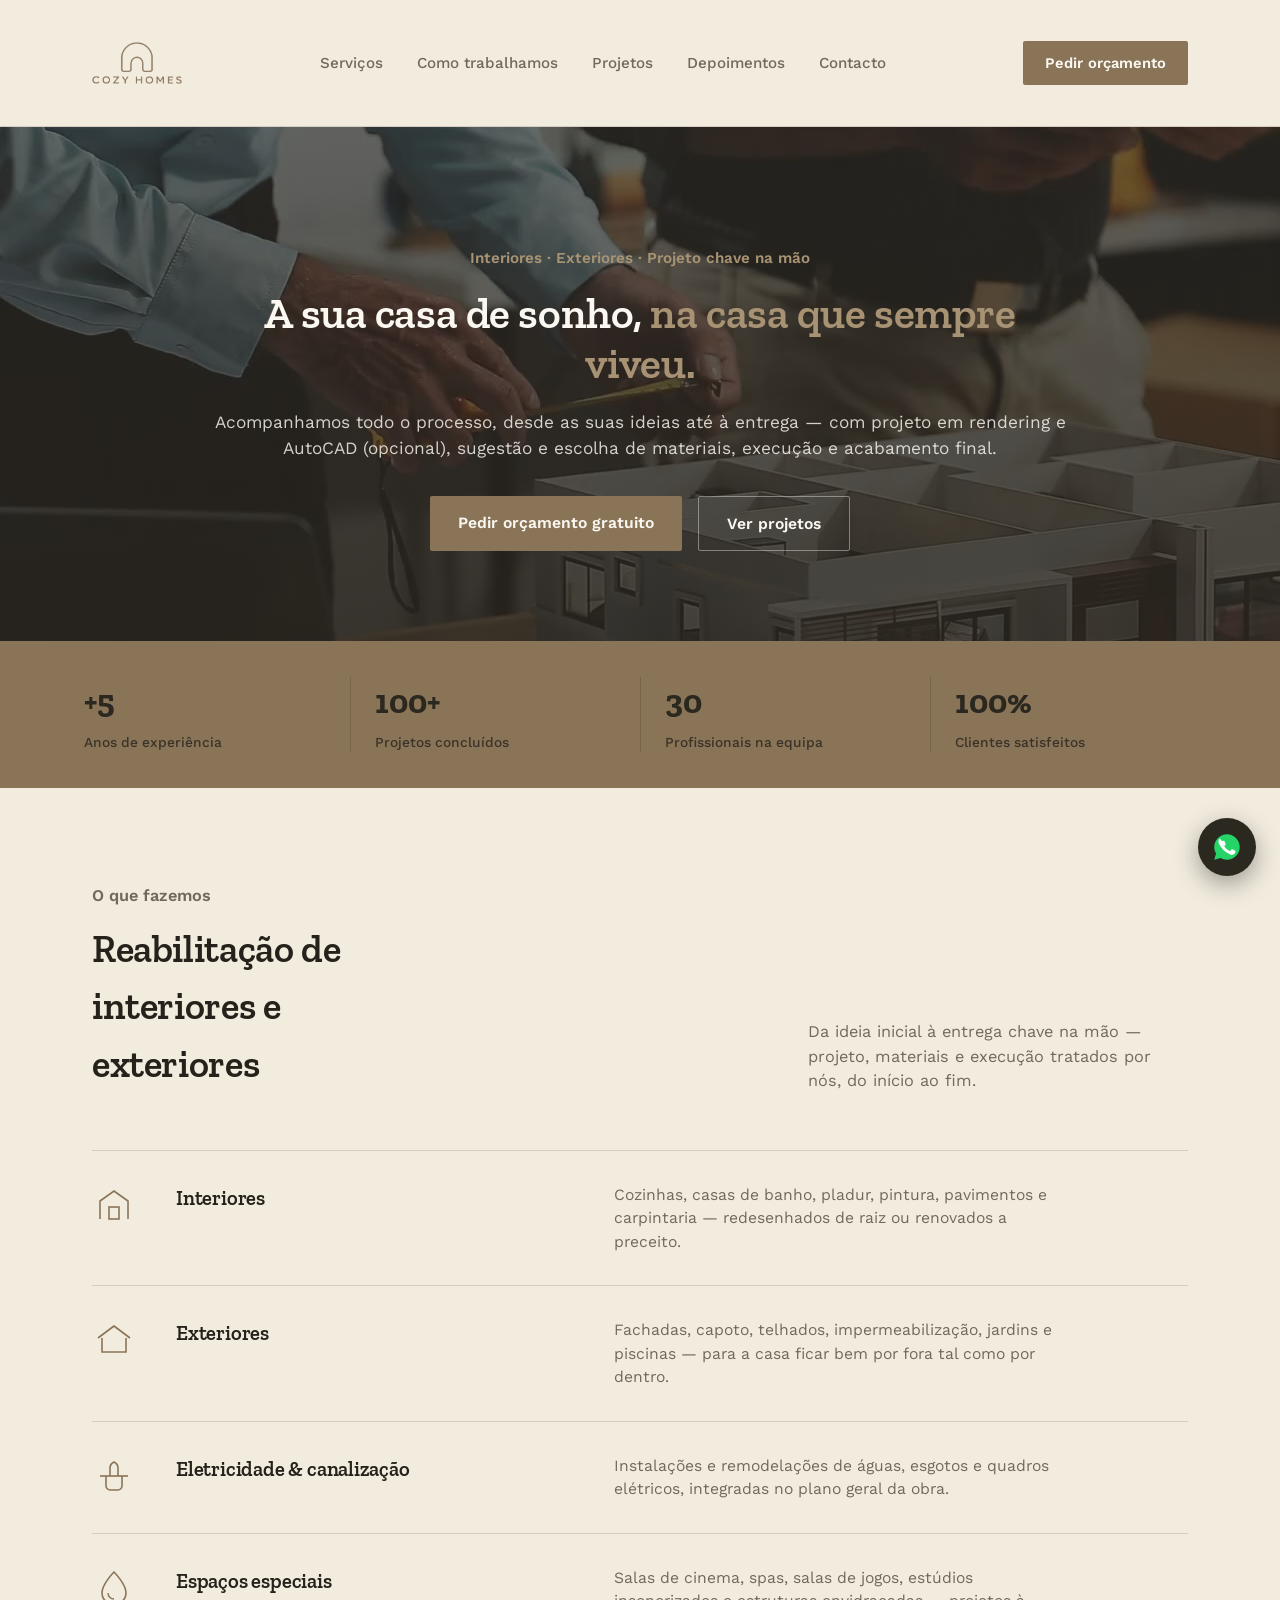
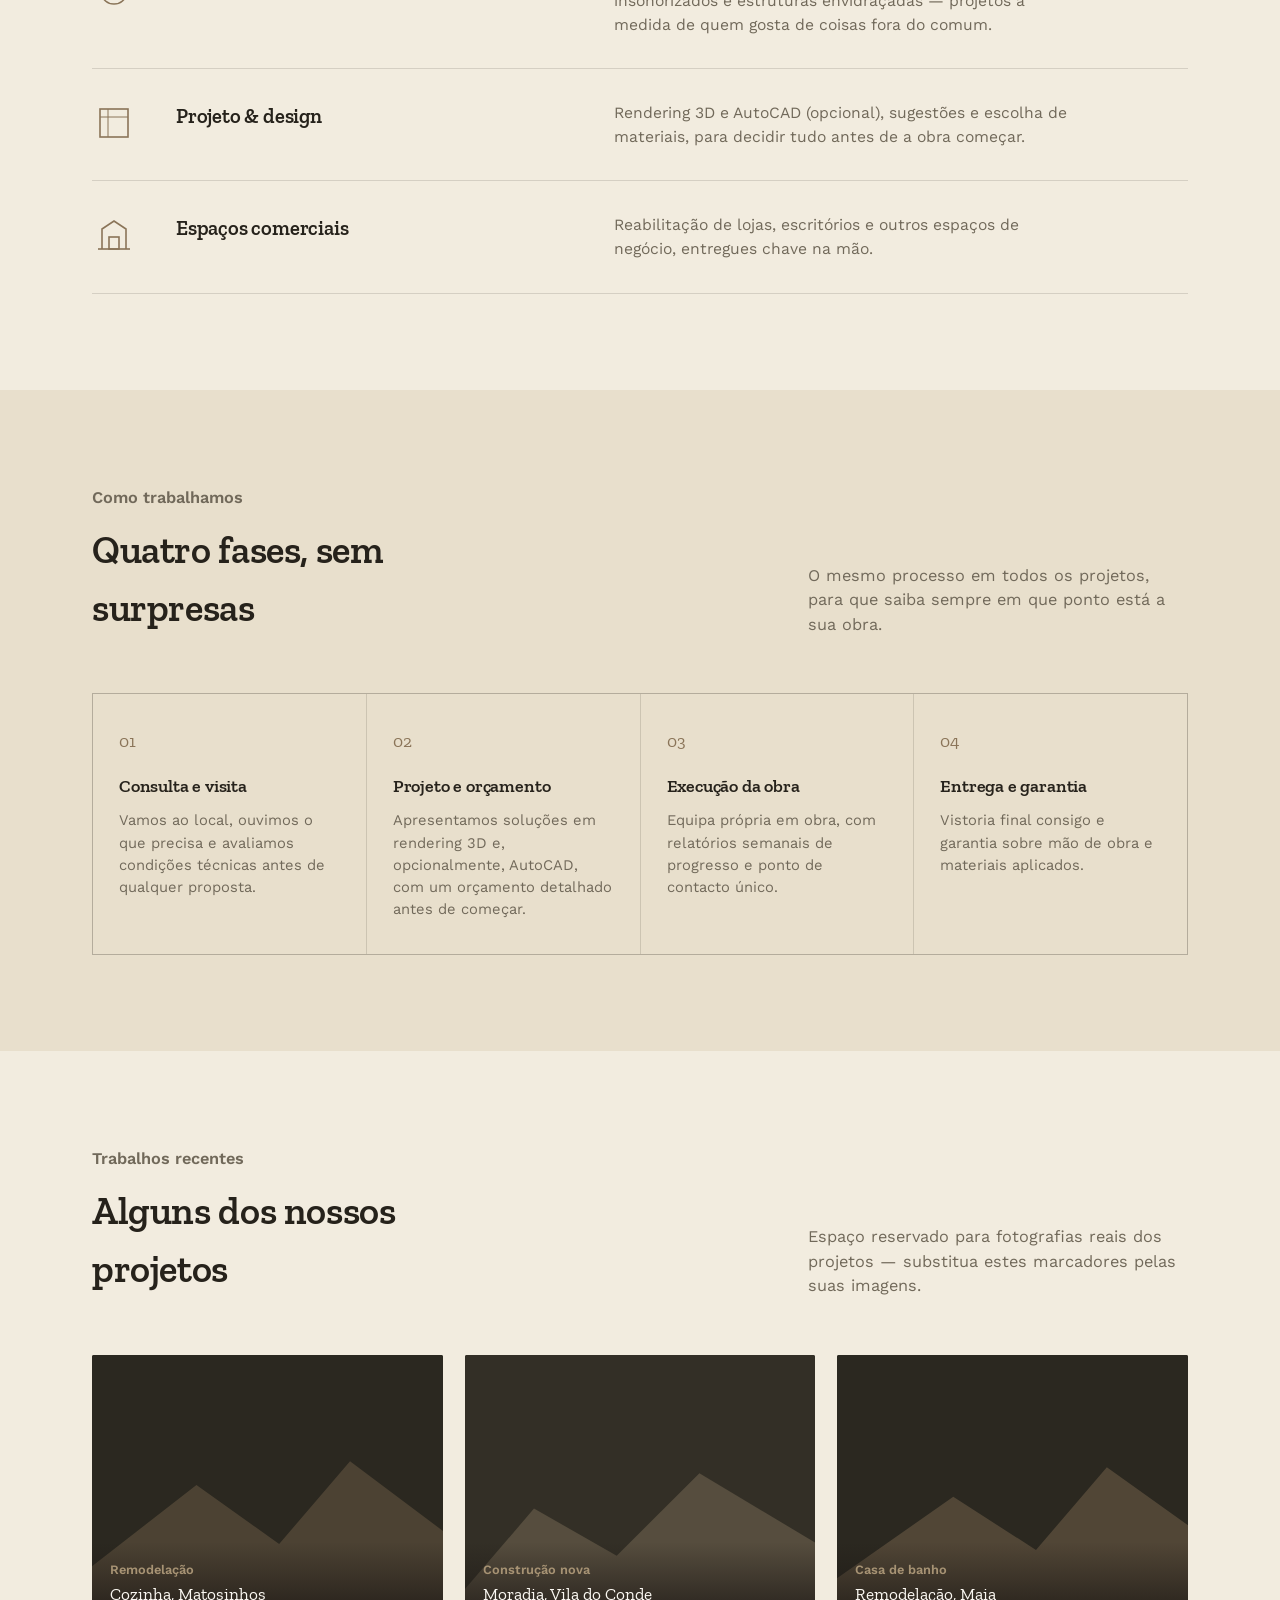
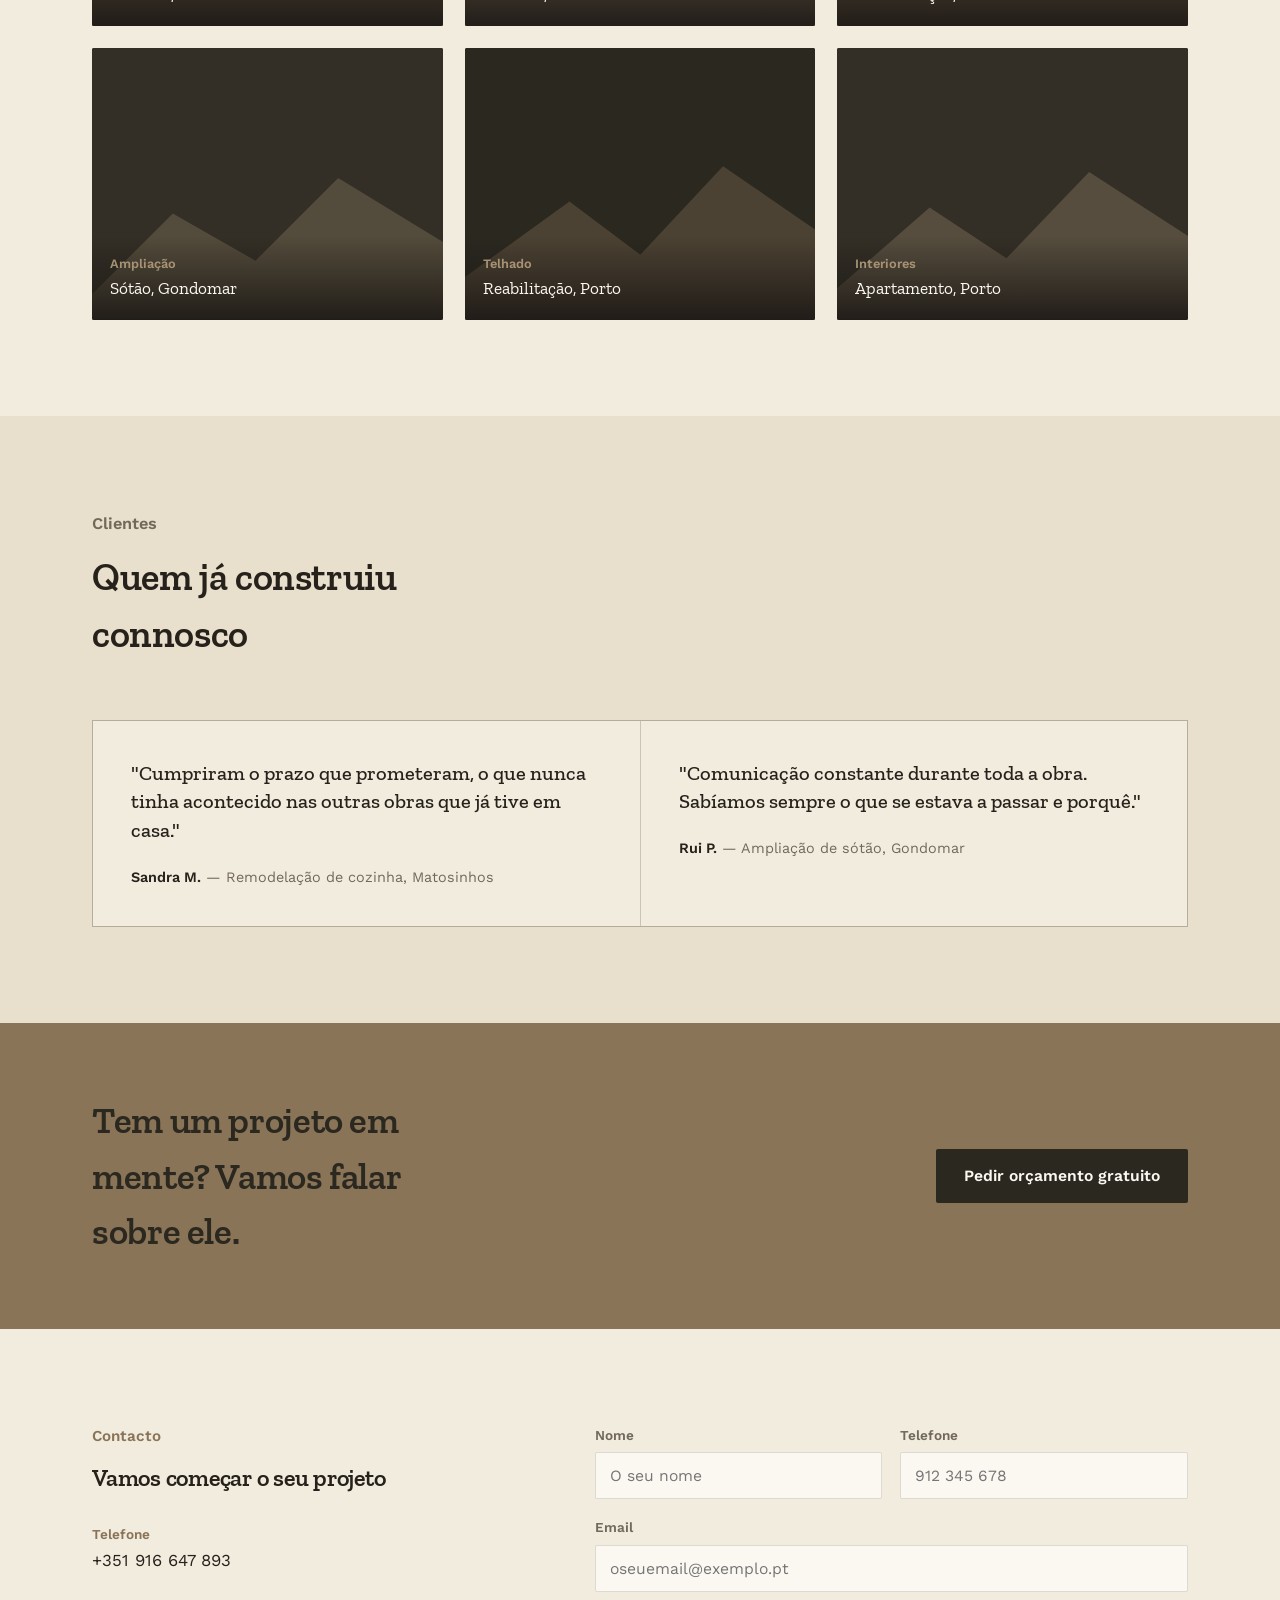
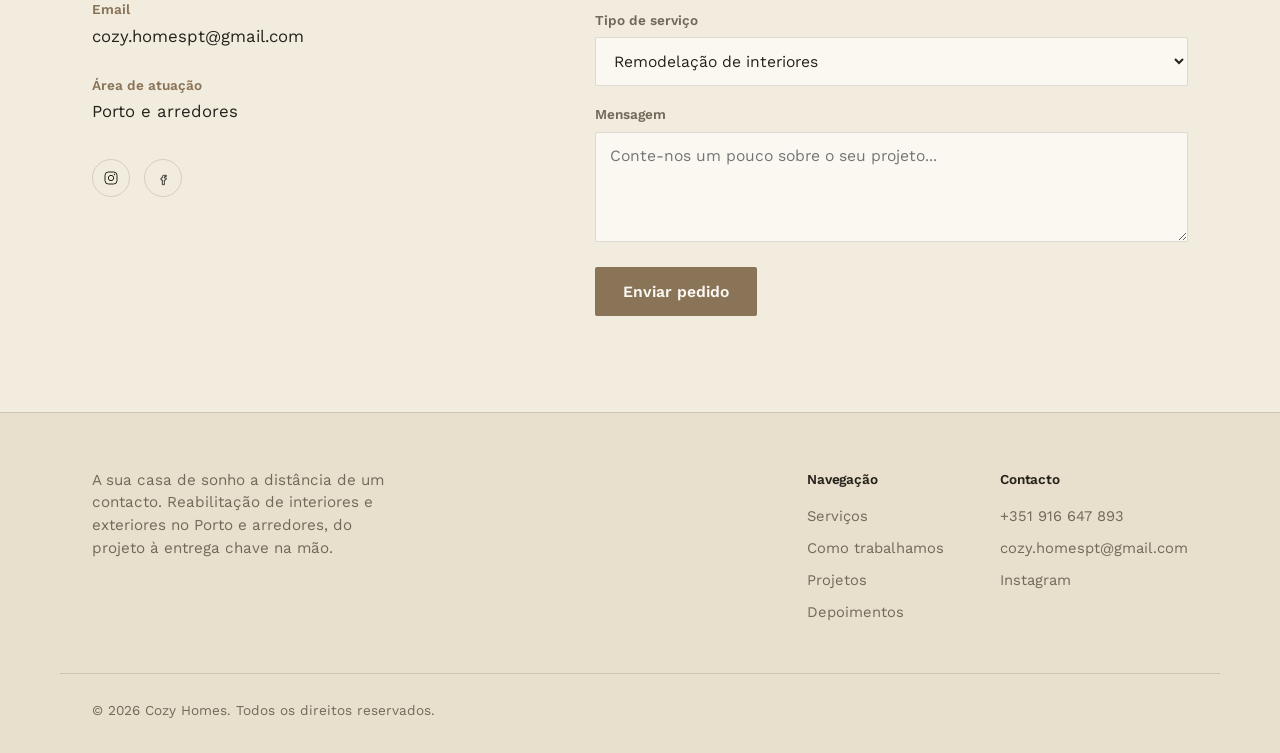
==== commit 1c130903: "upadte logo" ====
--- a/index.html
+++ b/index.html
@@ -15,8 +15,7 @@
 <header>
   <nav class="nav">
     <a href="#top" class="logo">
-      <svg viewBox="0 0 32 32" fill="none"><path d="M4 26L16 6L28 26" stroke="currentColor" stroke-width="2.4" stroke-linejoin="round"/><path d="M11 26V17H21V26" stroke="currentColor" stroke-width="2.4" stroke-linejoin="round"/></svg>
-      COZY HOMES
+      <img src="assets/images/cozy-homes-logo.png" alt="">
     </a>
     <ul class="nav-links">
       <li><a href="#servicos">Serviços</a></li>
@@ -53,10 +52,10 @@
 
   <div class="stats">
     <div class="wrap stats-inner">
-      <div class="stat"><div class="num">14</div><div class="label">Anos de experiência</div></div>
-      <div class="stat"><div class="num">180+</div><div class="label">Projetos concluídos</div></div>
-      <div class="stat"><div class="num">32</div><div class="label">Profissionais na equipa</div></div>
-      <div class="stat"><div class="num">98%</div><div class="label">Clientes satisfeitos</div></div>
+      <div class="stat"><div class="num">+5</div><div class="label">Anos de experiência</div></div>
+      <div class="stat"><div class="num">100+</div><div class="label">Projetos concluídos</div></div>
+      <div class="stat"><div class="num">30</div><div class="label">Profissionais na equipa</div></div>
+      <div class="stat"><div class="num">100%</div><div class="label">Clientes satisfeitos</div></div>
     </div>
   </div>
 </section>
@@ -259,10 +258,6 @@
 <footer>
   <div class="wrap footer-top">
     <div>
-      <a href="#top" class="logo" style="color:var(--paper)">
-        <svg viewBox="0 0 32 32" fill="none"><path d="M4 26L16 6L28 26" stroke="currentColor" stroke-width="2.4" stroke-linejoin="round"/><path d="M11 26V17H21V26" stroke="currentColor" stroke-width="2.4" stroke-linejoin="round"/></svg>
-        COZY HOMES
-      </a>
       <p>A sua casa de sonho a distância de um contacto. Reabilitação de interiores e exteriores no Porto e arredores, do projeto à entrega chave na mão.</p>
     </div>
     <div class="footer-links">
--- a/styles.css
+++ b/styles.css
@@ -53,8 +53,9 @@
     display:flex;align-items:center;justify-content:space-between;
     padding:18px 32px;max-width:1160px;margin:0 auto;
   }
-  .logo{display:flex;align-items:center;gap:10px;color:var(--ink);font-family:var(--serif);font-size:1.25rem;font-weight:700;}
-  .logo svg{width:26px;height:26px;flex-shrink:0;}
+  .logo{display:flex;align-items:center;gap:10px;}
+  .logo{width:90px;height:90px;}
+  .logoFooter{width:150px;height:90px;}
   .nav-links{display:flex;gap:34px;}
   .nav-links a{color:var(--ink-muted);font-size:0.95rem;font-weight:500;transition:color .15s ease;}
   .nav-links a:hover{color:var(--ink);}
@@ -227,7 +228,7 @@
 
   /* ---------- Footer ---------- */
   footer{background:var(--bg-cream-panel);color:var(--ink-muted);padding:56px 0 calc(32px + env(safe-area-inset-bottom, 0px));border-top:1px solid var(--line-light);}
-  .footer-top{display:flex;justify-content:space-between;gap:40px;flex-wrap:wrap;padding-bottom:40px;border-bottom:1px solid var(--line-dark);}
+  .footer-top{display:flex; justify-content:space-between;gap:40px;flex-wrap:wrap;padding-bottom:40px;border-bottom:1px solid var(--line-dark);}
   .footer-top .logo{margin-bottom:14px;}
   .footer-top p{max-width:34ch;font-size:0.95rem;}
   .footer-links{display:flex;gap:56px;flex-wrap:wrap;}
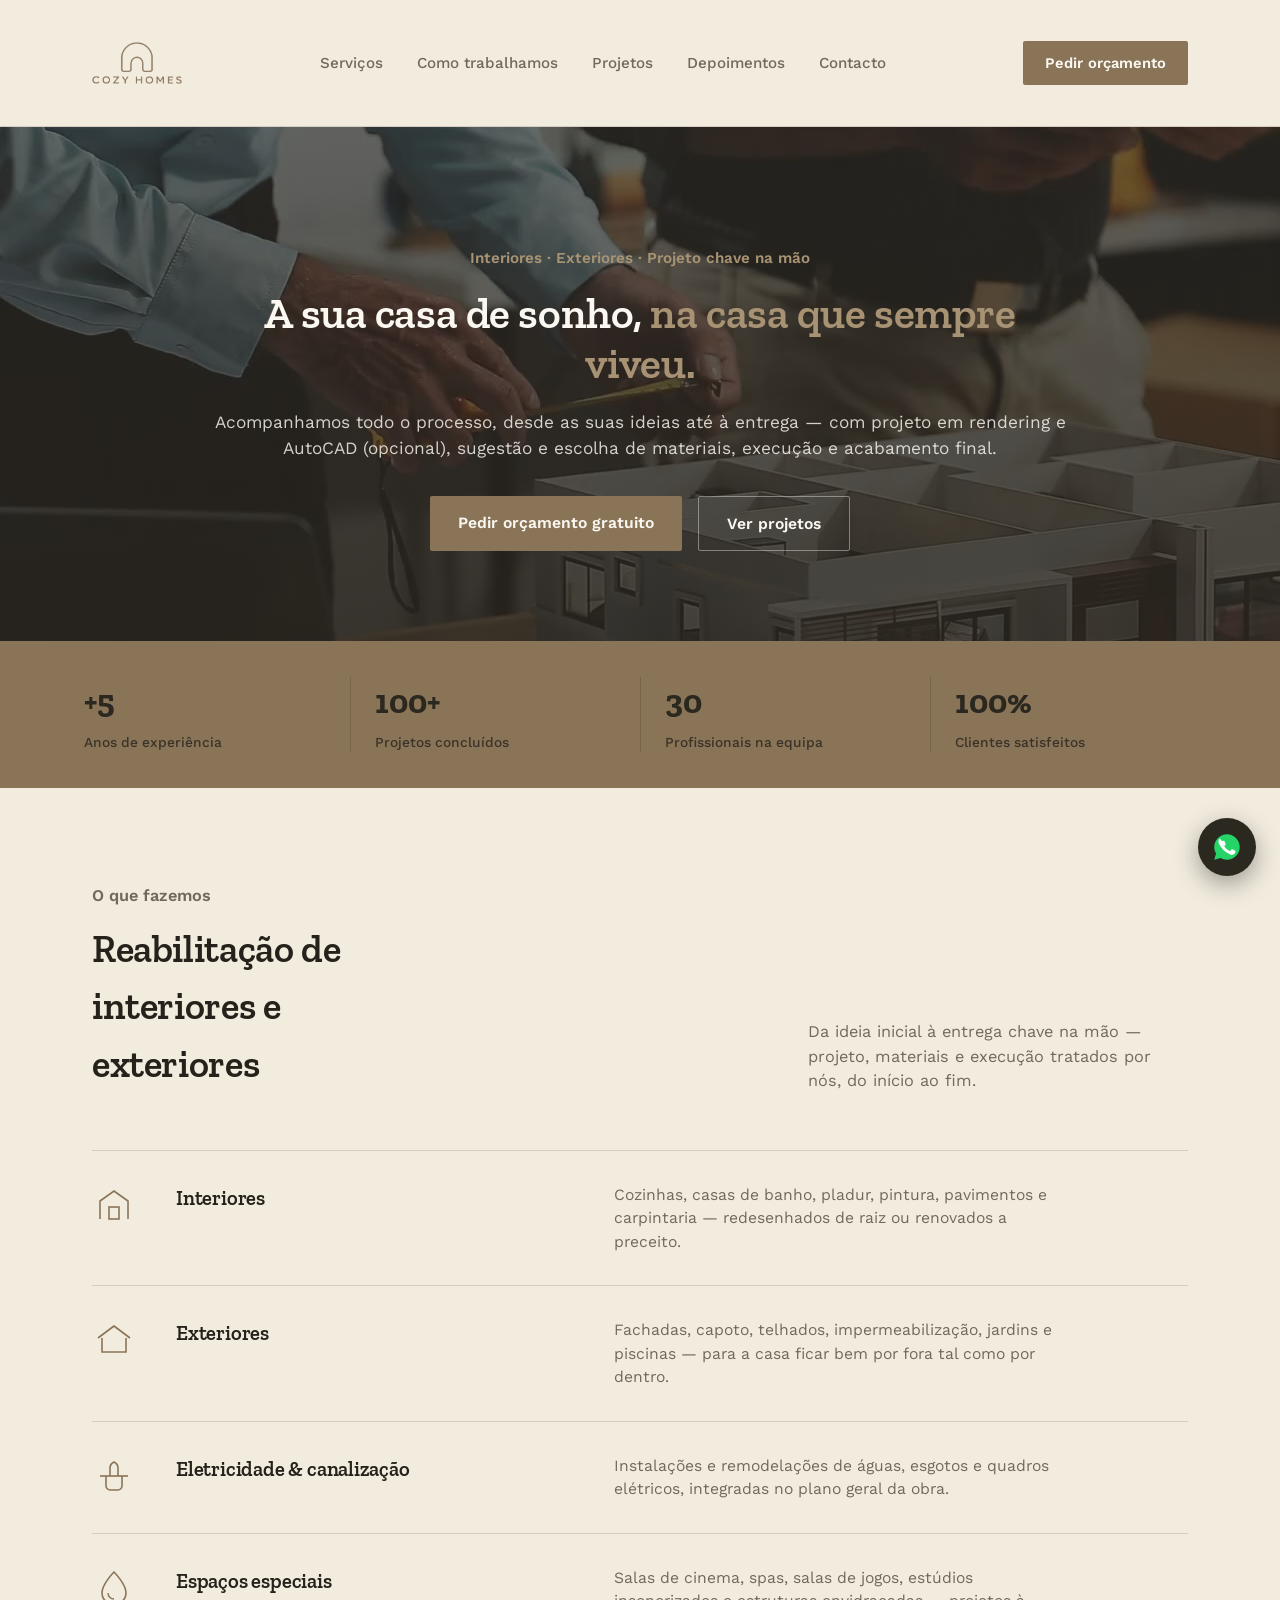
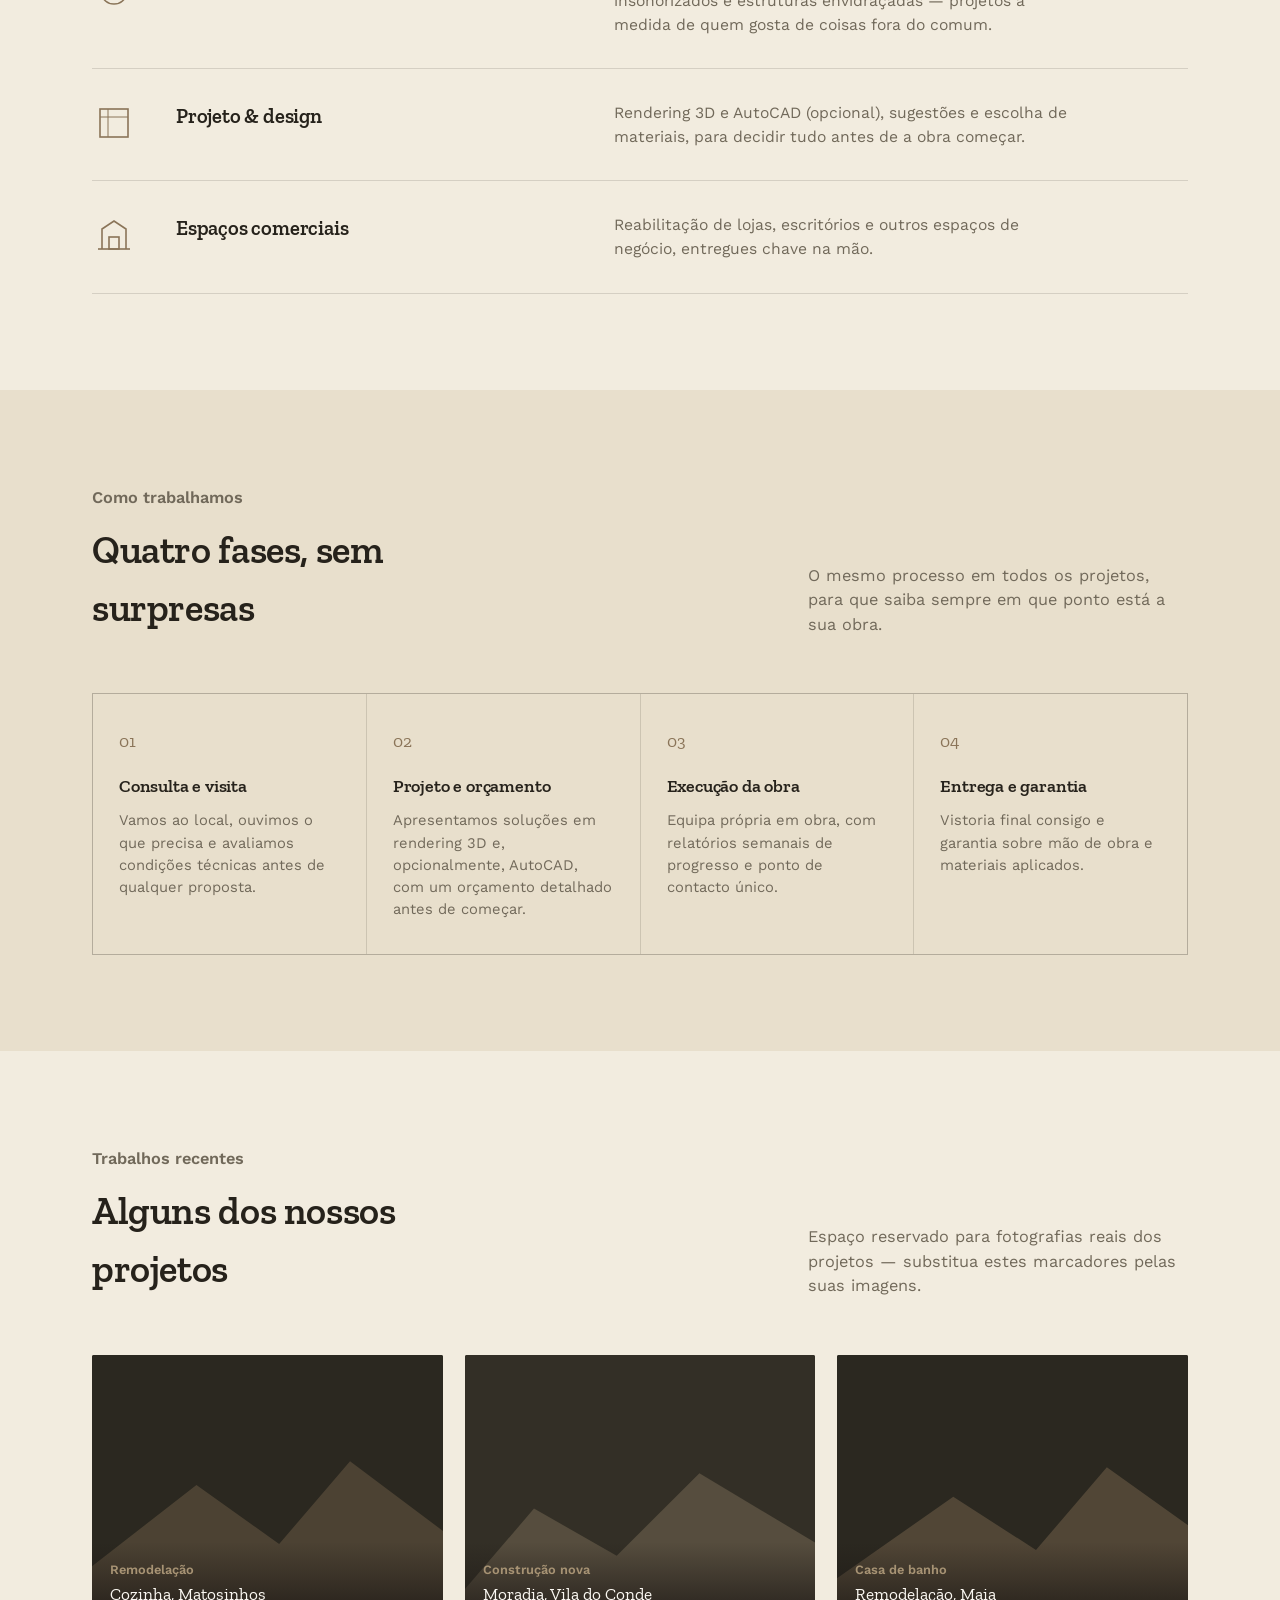
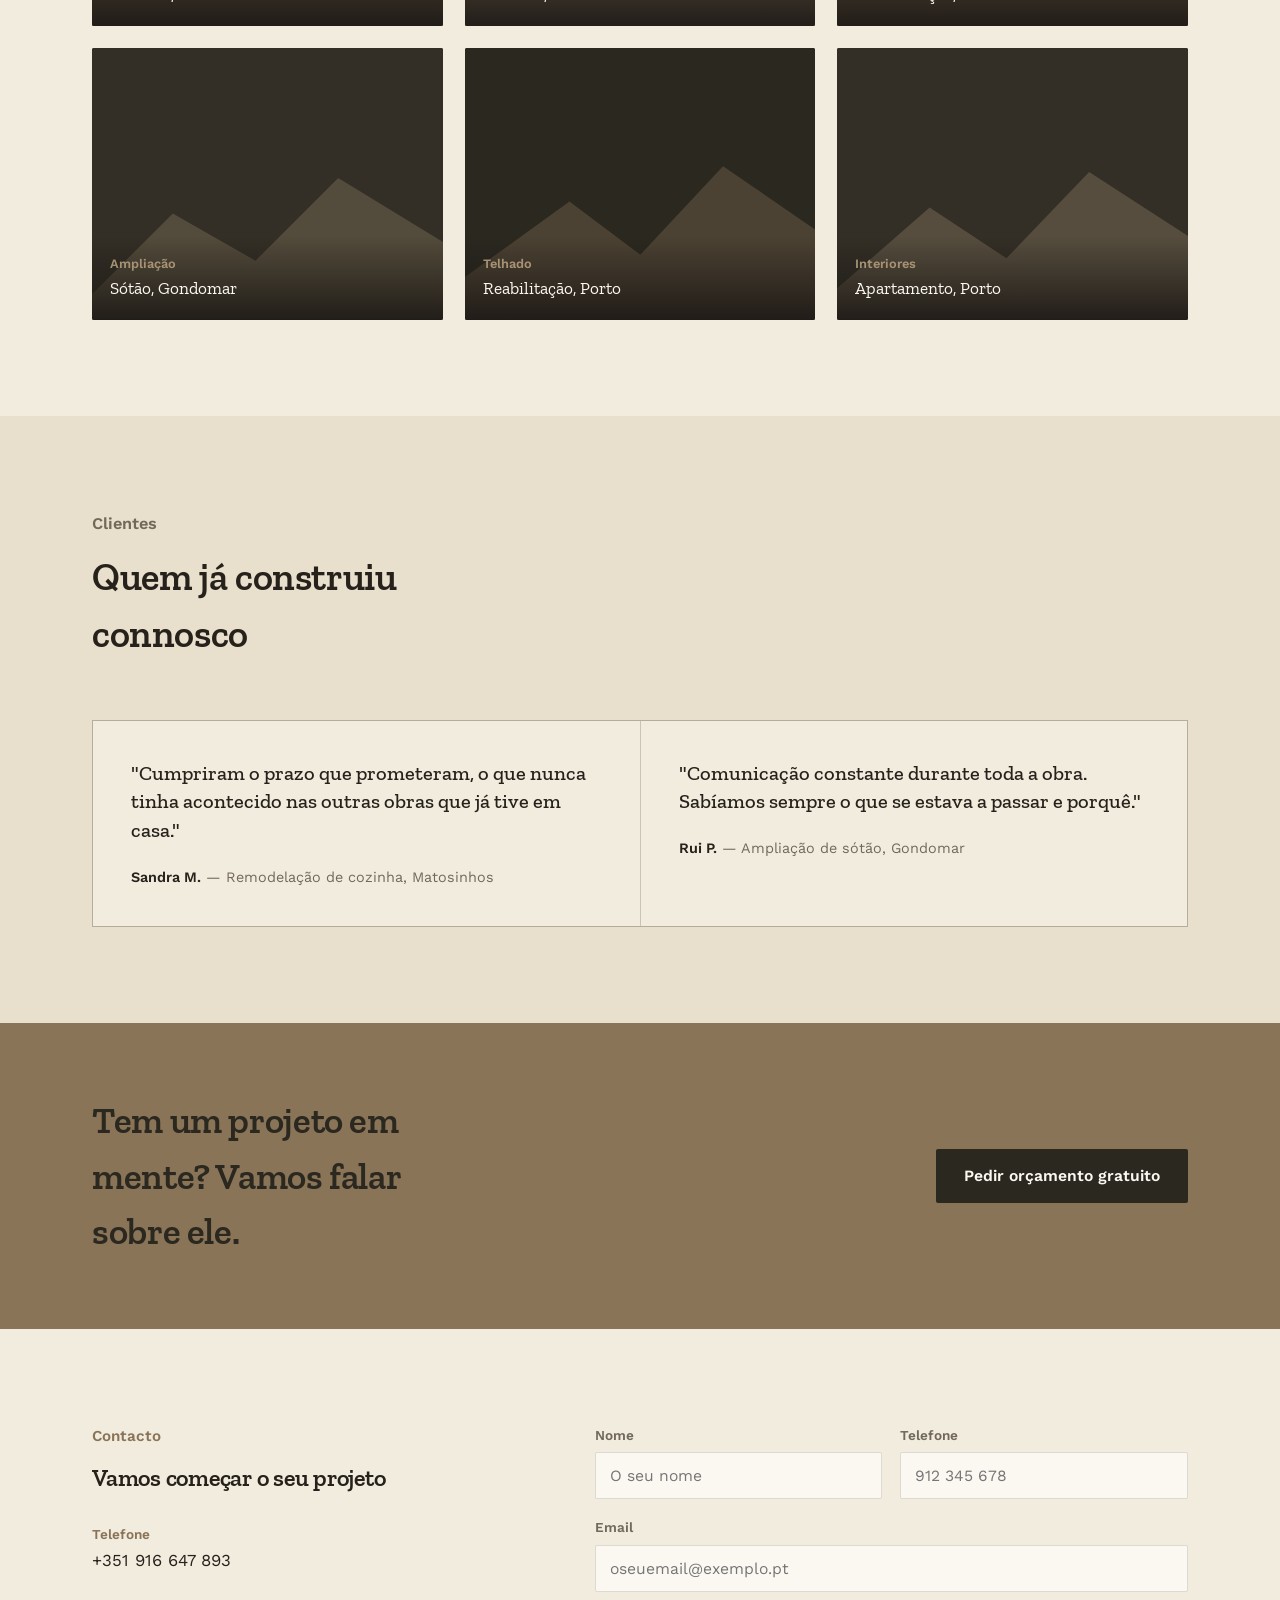
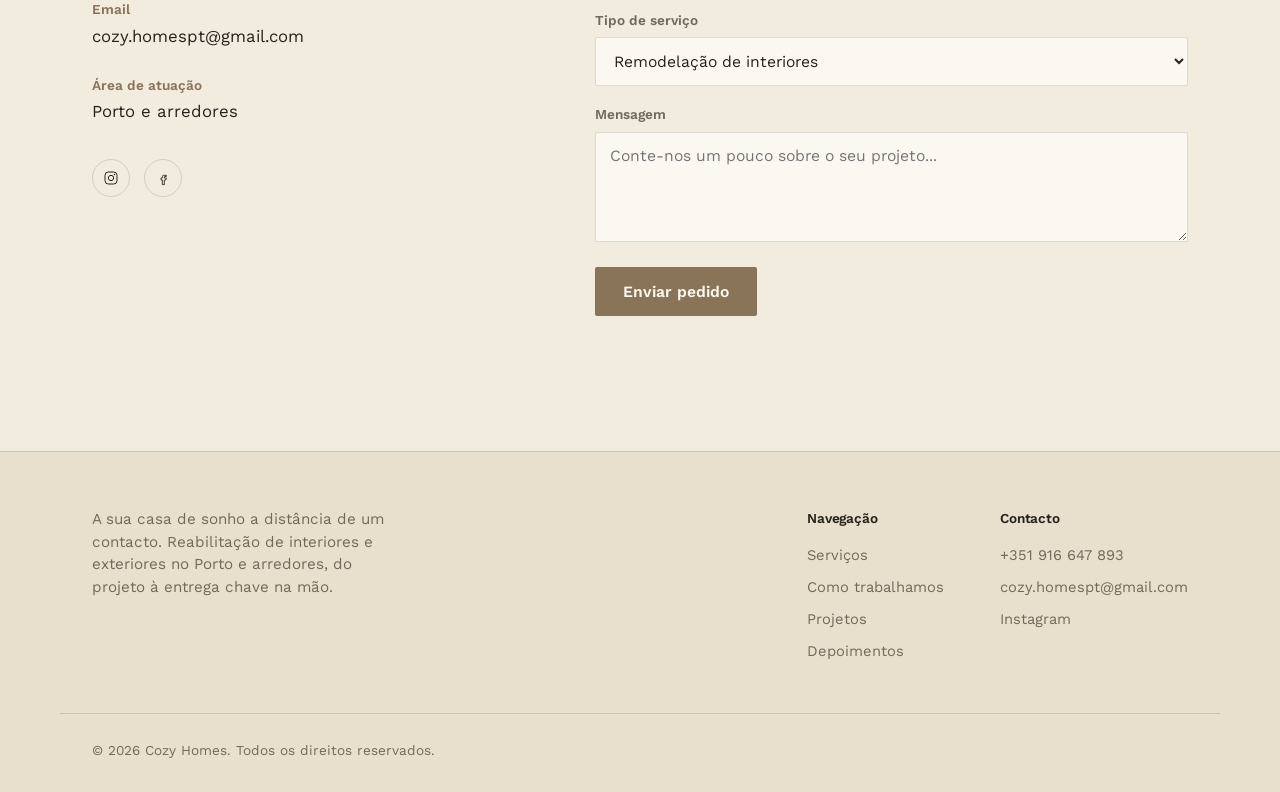
==== commit 3d852a22: "form now is attached to email" ====
--- a/index.html
+++ b/index.html
@@ -220,24 +220,27 @@
         <a href="https://www.facebook.com/share/1CEKgiKhoP/" target="_blank" rel="noopener" aria-label="Facebook"><svg viewBox="0 0 24 24" fill="none"><path d="M15 8h-2a2 2 0 0 0-2 2v2H9v3h2v7h3v-7h2.2L17 12h-3v-1.6c0-.4.3-.7.7-.7H17V8h-2z" stroke="currentColor" stroke-width="1.3" stroke-linejoin="round"/></svg></a>
       </div>
     </div>
-    <form class="contact-form" action="mailto:cozy.homespt@gmail.com" method="post" enctype="text/plain">
+    <form class="contact-form" id="contactForm" action="https://formspree.io/f/xgavdyek" method="POST" novalidate>
+      <input type="hidden" name="_subject" value="Novo pedido de orçamento — Cozy Homes">
+      <input type="text" name="_gotcha" tabindex="-1" autocomplete="off" style="display:none" aria-hidden="true">
+    
       <div class="form-row">
         <div>
           <label for="nome">Nome</label>
-          <input id="nome" name="Nome" type="text" placeholder="O seu nome" required>
+          <input id="nome" name="nome" type="text" placeholder="O seu nome" required>
         </div>
         <div>
           <label for="telefone">Telefone</label>
-          <input id="telefone" name="Telefone" type="tel" placeholder="912 345 678">
+          <input id="telefone" name="telefone" type="tel" placeholder="912 345 678">
         </div>
       </div>
       <div>
         <label for="email">Email</label>
-        <input id="email" name="Email" type="email" placeholder="oseuemail@exemplo.pt" required>
+        <input id="email" name="email" type="email" placeholder="oseuemail@exemplo.pt" required>
       </div>
       <div>
         <label for="servico">Tipo de serviço</label>
-        <select id="servico" name="Servico">
+        <select id="servico" name="servico">
           <option>Remodelação de interiores</option>
           <option>Construção nova / ampliação</option>
           <option>Acabamentos & pintura</option>
@@ -248,9 +251,10 @@
       </div>
       <div>
         <label for="mensagem">Mensagem</label>
-        <textarea id="mensagem" name="Mensagem" placeholder="Conte-nos um pouco sobre o seu projeto..."></textarea>
-      </div>
-      <button type="submit" class="btn-primary">Enviar pedido</button>
+        <textarea id="mensagem" name="mensagem" placeholder="Conte-nos um pouco sobre o seu projeto..."></textarea>
+      </div>
+      <button type="submit" class="btn-primary" id="formBtn">Enviar pedido</button>
+      <p class="form-status" id="formStatus" role="status" aria-live="polite"></p>
     </form>
   </div>
 </section>
--- a/styles.css
+++ b/styles.css
@@ -225,6 +225,11 @@
   input:focus,select:focus,textarea:focus{border-color:var(--copper);}
   textarea{resize:vertical;min-height:110px;}
   .contact-form .btn-primary{align-self:flex-start;border:none;cursor:pointer;font-family:var(--sans);}
+
+  .form-status{font-size:0.95rem;line-height:1.4;min-height:1.4em;}
+.form-status.ok{color:#4C6B3A;}
+.form-status.err{color:#9A3B2E;}
+.contact-form .btn-primary:disabled{opacity:0.6;cursor:not-allowed;}
 
   /* ---------- Footer ---------- */
   footer{background:var(--bg-cream-panel);color:var(--ink-muted);padding:56px 0 calc(32px + env(safe-area-inset-bottom, 0px));border-top:1px solid var(--line-light);}
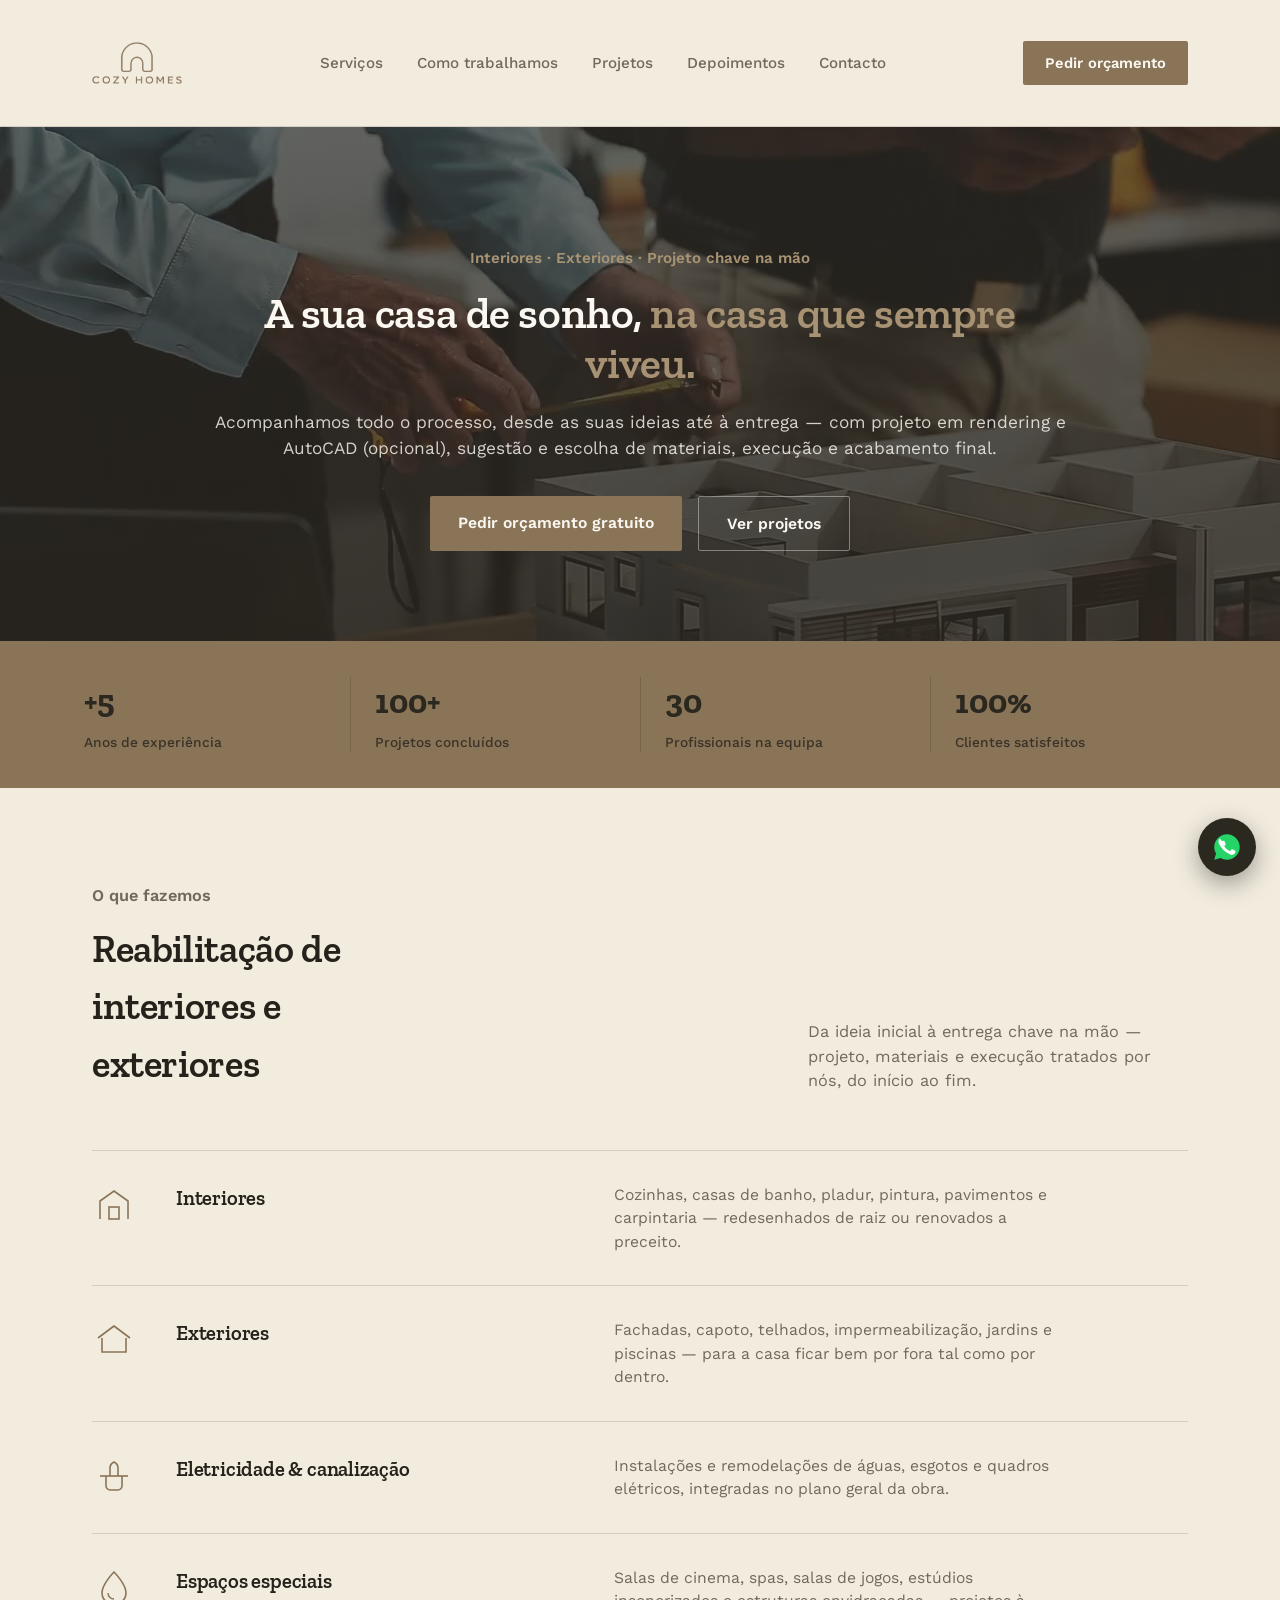
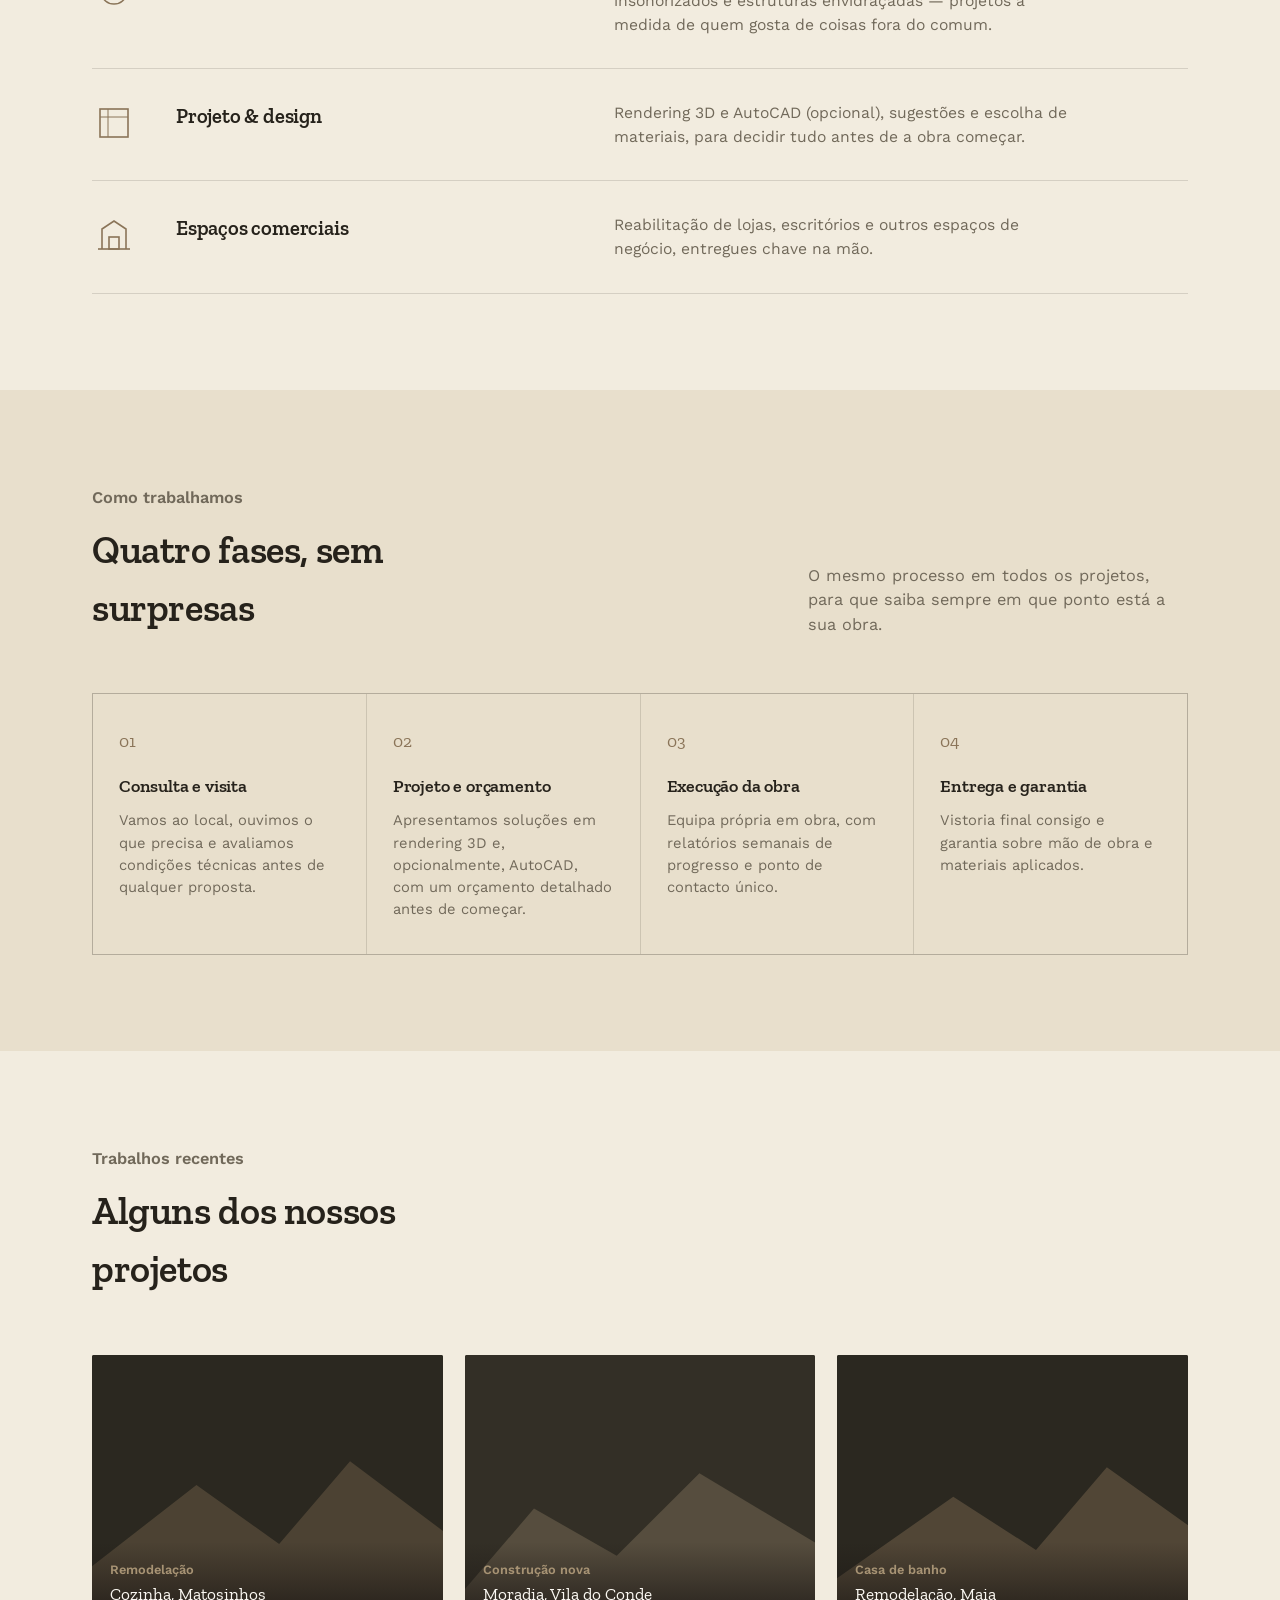
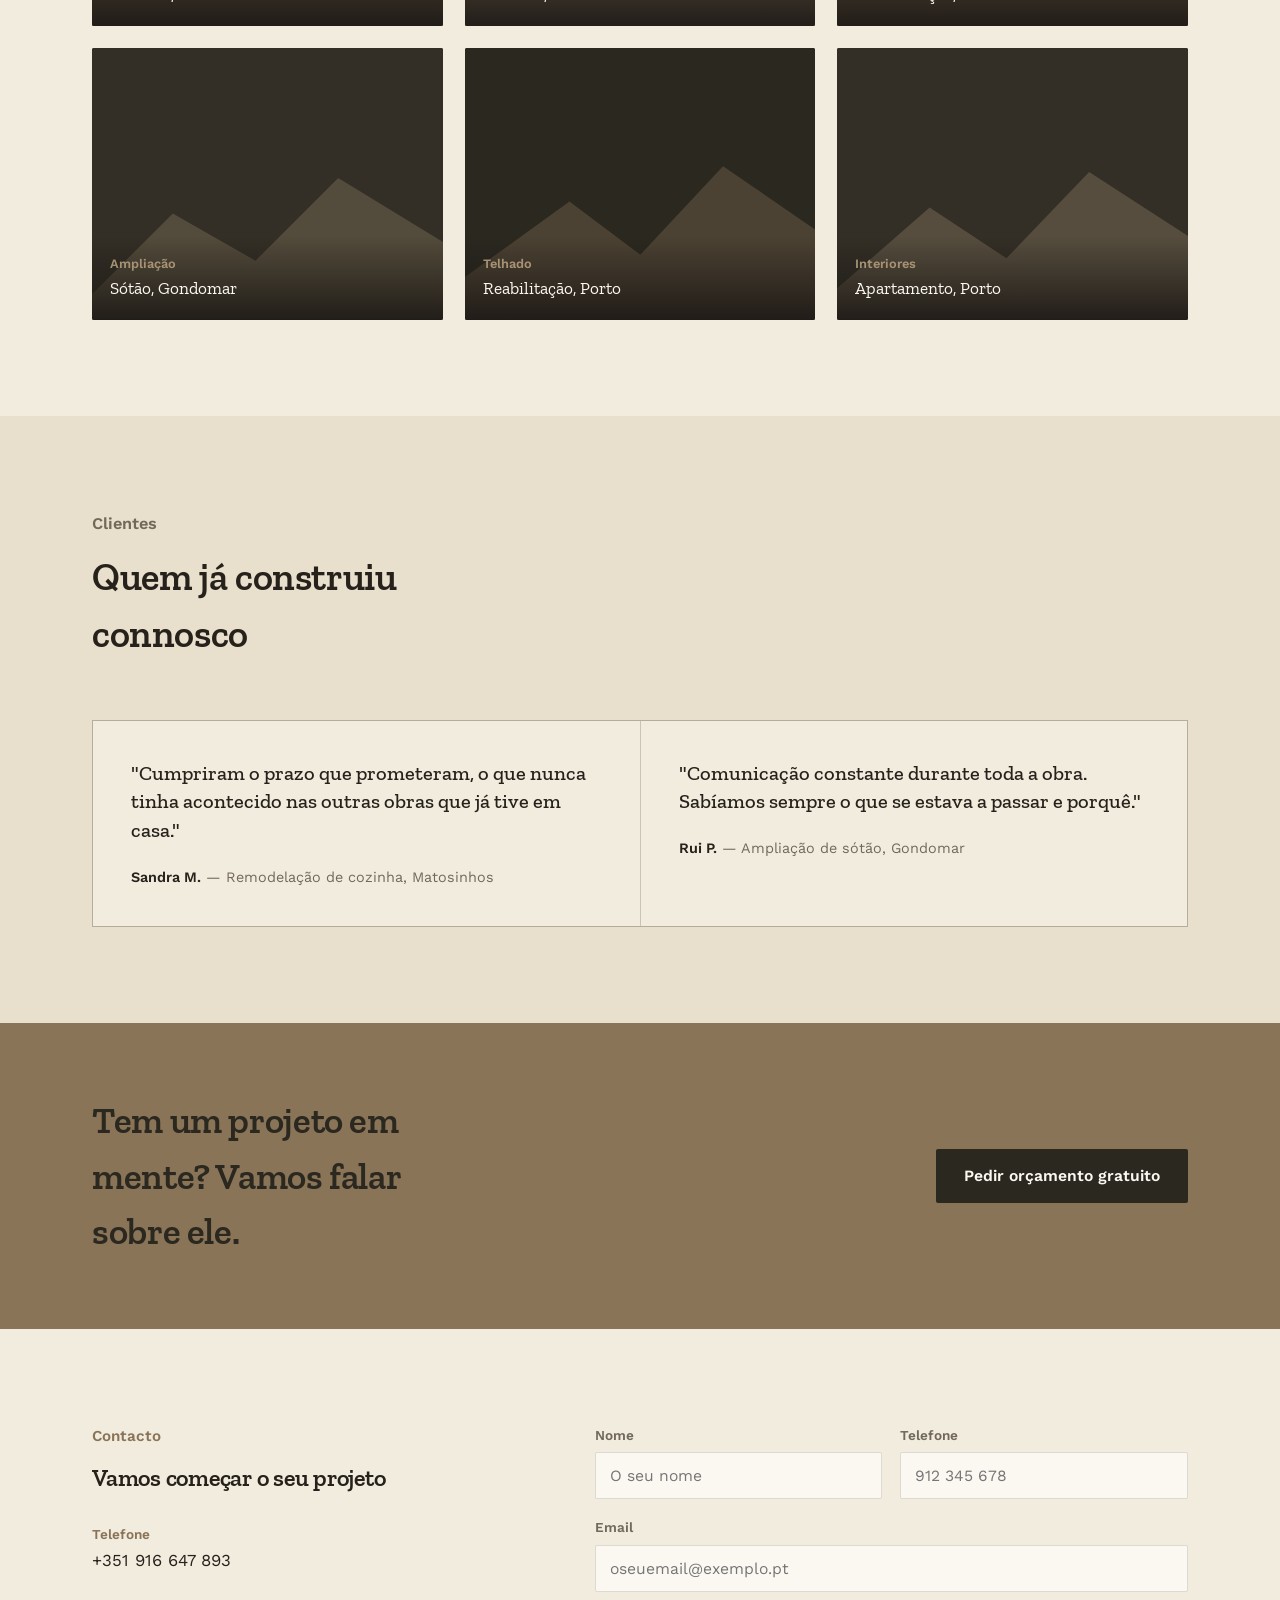
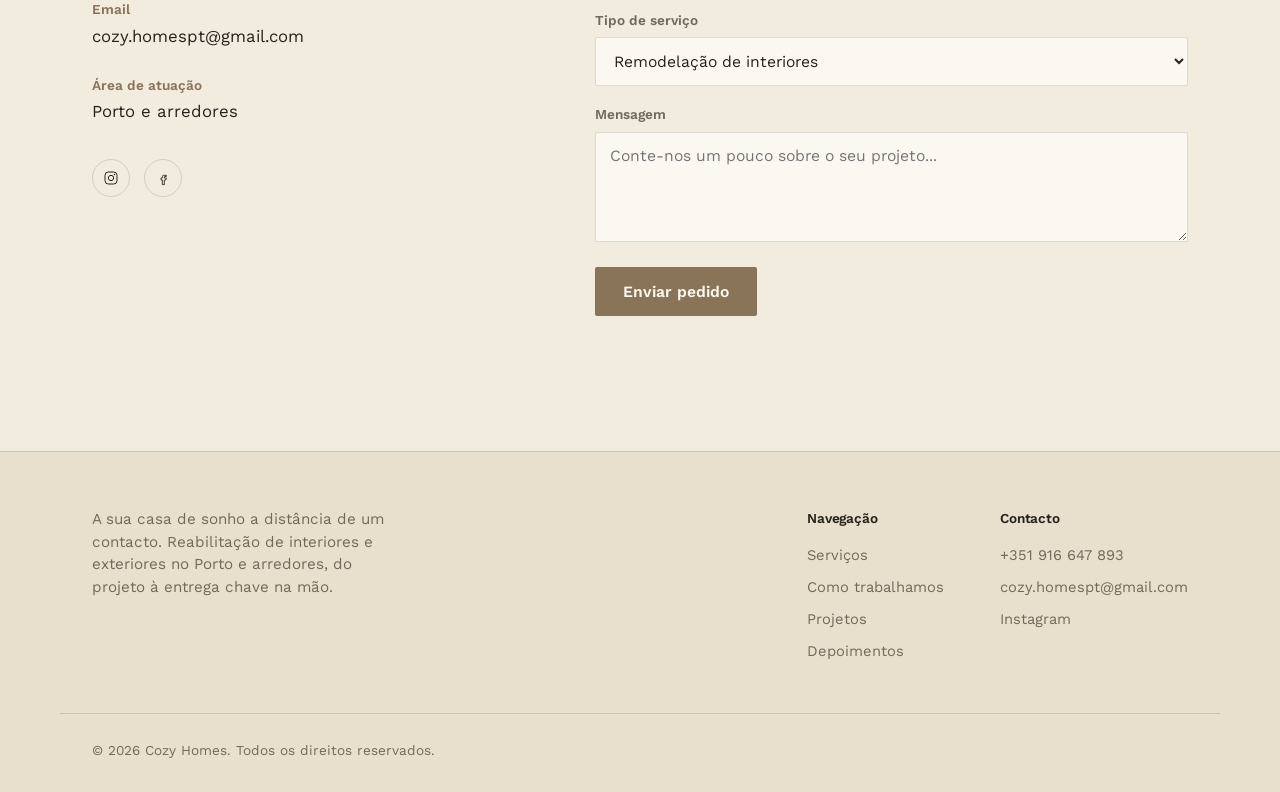
==== commit 185b5659: "update info" ====
--- a/index.html
+++ b/index.html
@@ -146,7 +146,6 @@
         <p class="section-tag">Trabalhos recentes</p>
         <h2>Alguns dos nossos projetos</h2>
       </div>
-      <p>Espaço reservado para fotografias reais dos projetos — substitua estes marcadores pelas suas imagens.</p>
     </div>
     <div class="projects-grid">
       <div class="project-tile">
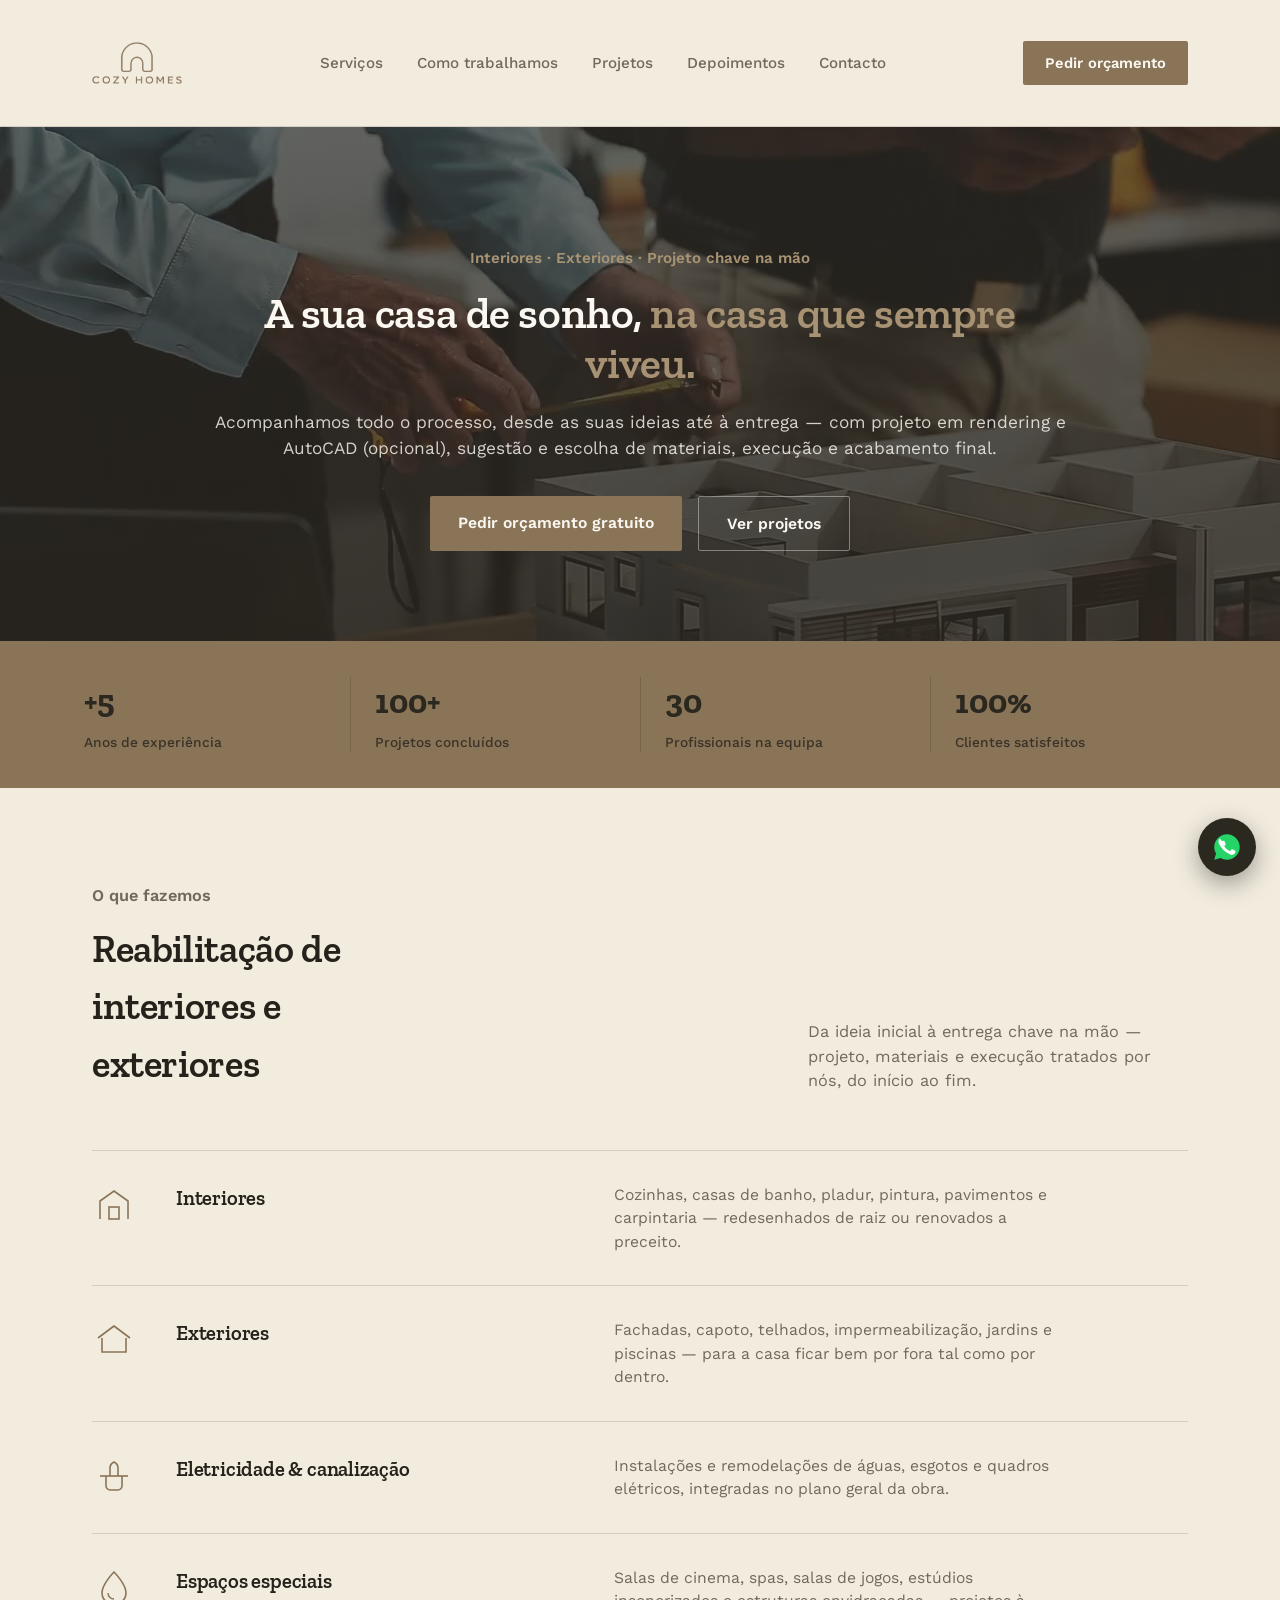
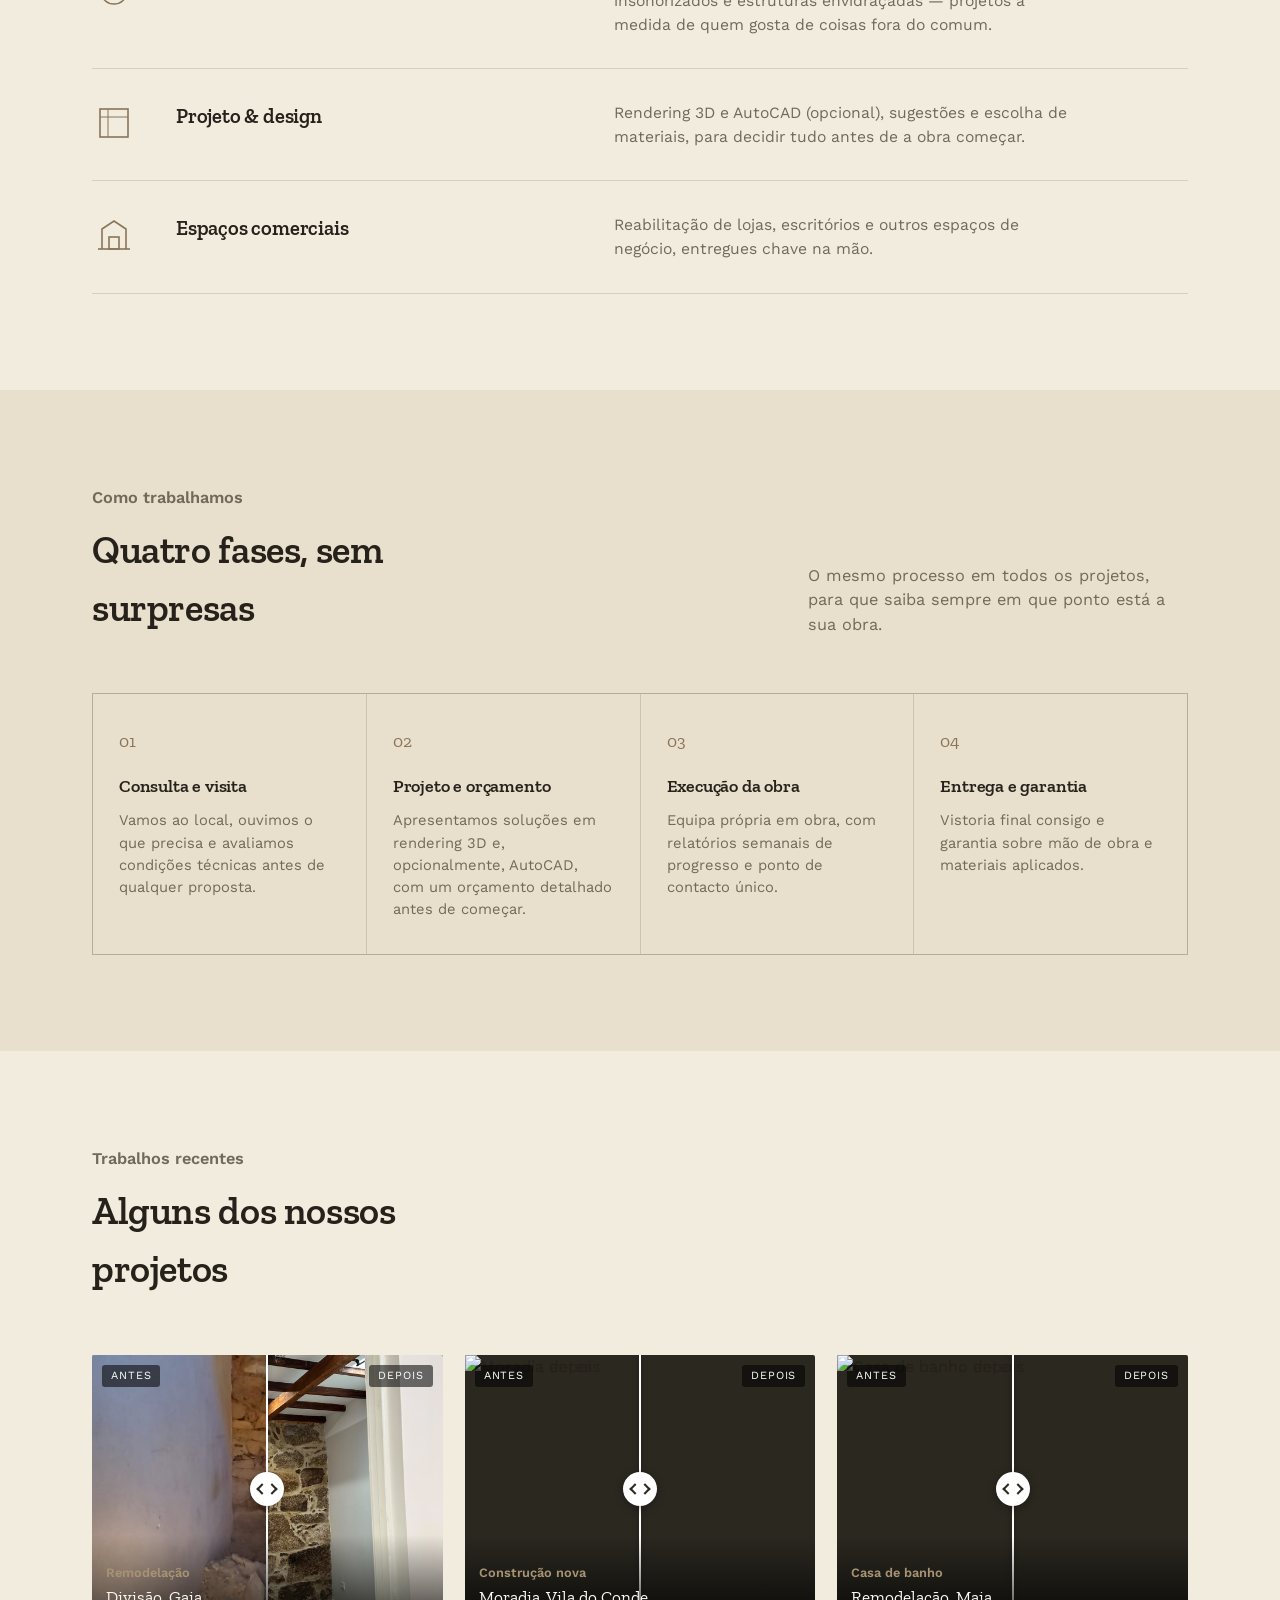
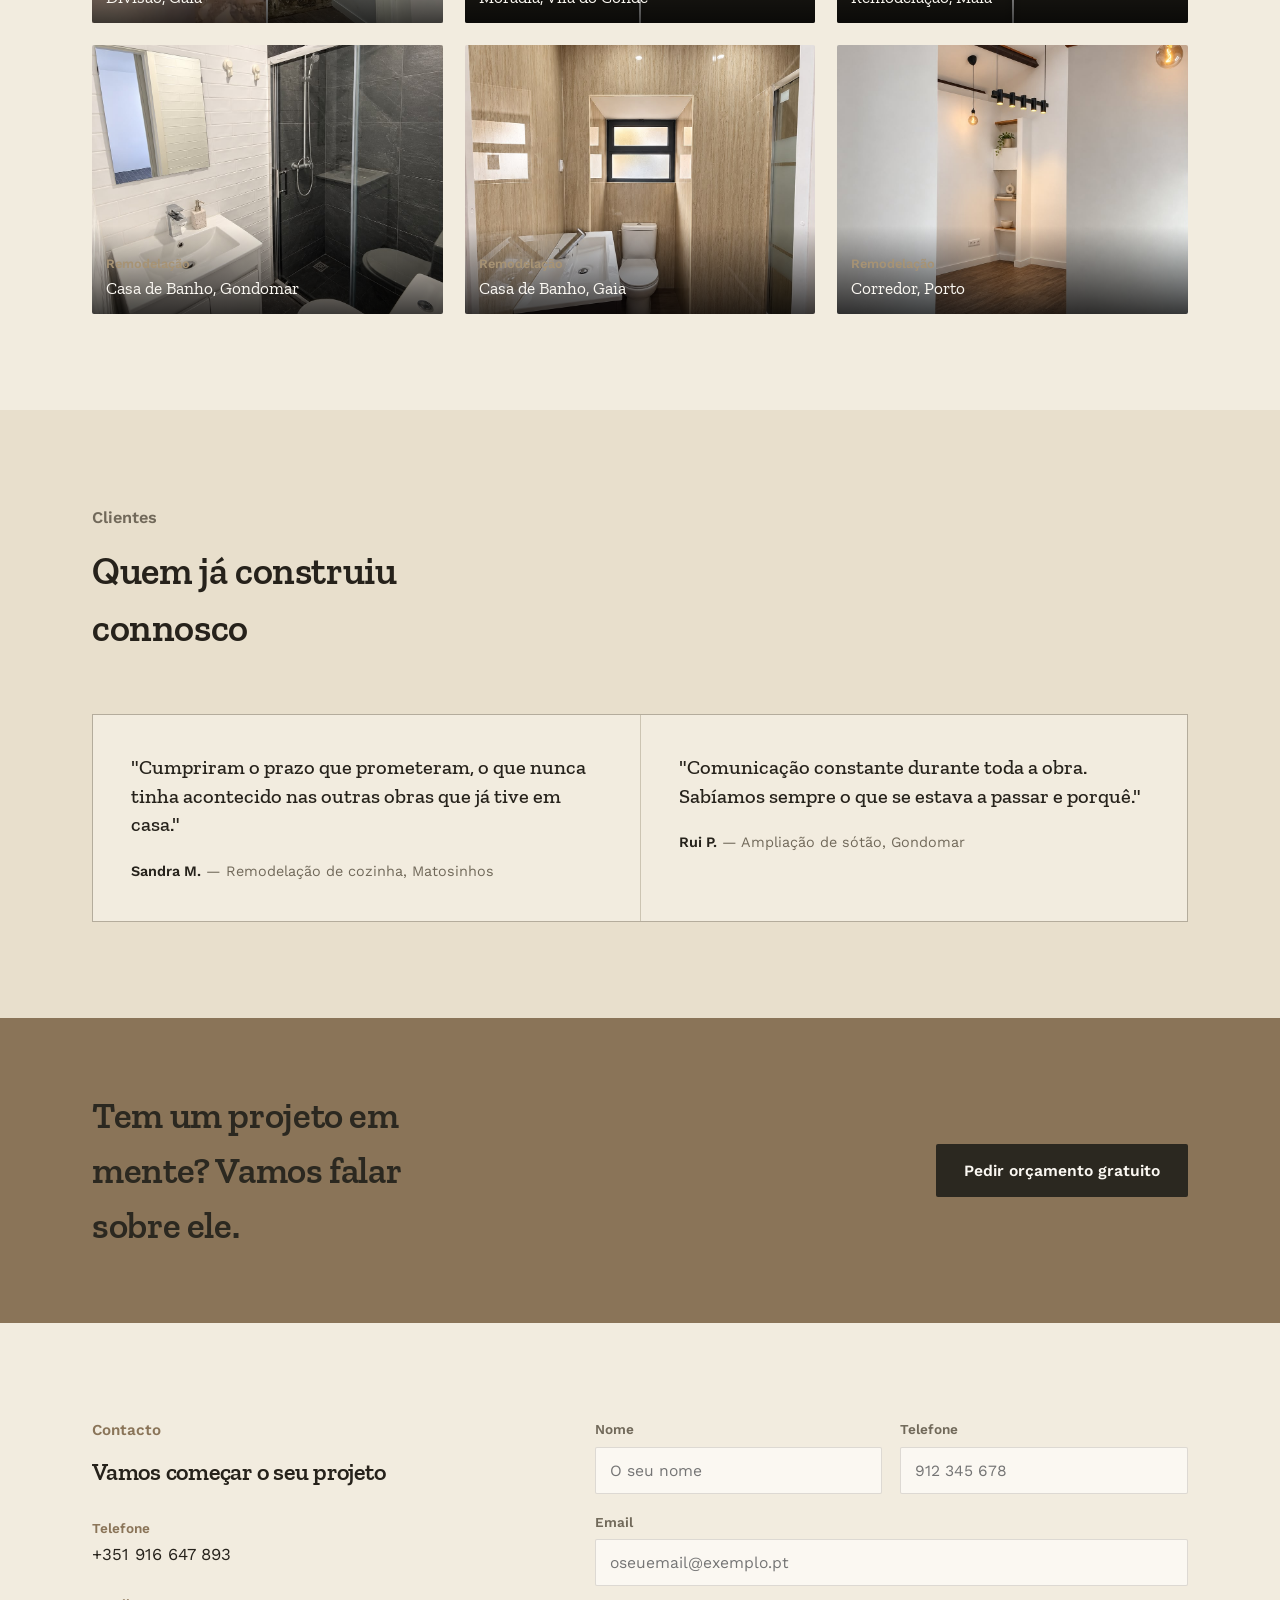
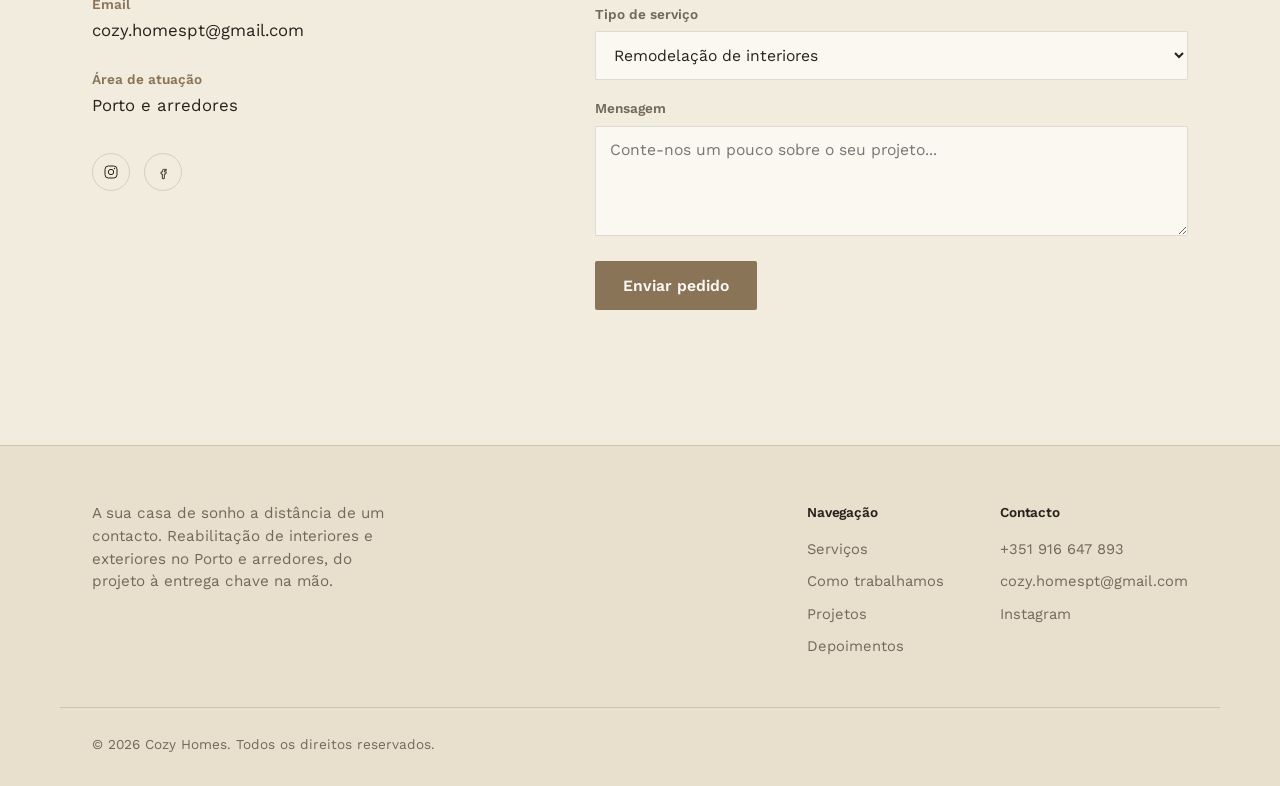
==== commit 06730a86: "update project" ====
--- a/index.html
+++ b/index.html
@@ -147,31 +147,69 @@
         <h2>Alguns dos nossos projetos</h2>
       </div>
     </div>
+
     <div class="projects-grid">
+
+      <!-- CARD 1 -->
+      <div class="project-tile ba" style="--pos:50%">
+        <img class="ba-after" src="assets/images/cardsImage/depois1.jpeg" alt="Cozinha depois da remodelação" loading="lazy">
+        <img class="ba-before" src="assets/images/cardsImage/antes1.jpeg" alt="Cozinha antes da remodelação" loading="lazy">
+        <span class="ba-tag ba-tag-before">Antes</span>
+        <span class="ba-tag ba-tag-after">Depois</span>
+        <div class="ba-line"><span></span></div>
+        <input class="ba-range" type="range" min="0" max="100" value="50" aria-label="Comparar antes e depois: Cozinha, Matosinhos">
+        <div class="tile-label"><div class="cat">Remodelação</div><div class="name">Divisão, Gaia</div></div>
+      </div>
+
+      <!-- CARD 2 -->
+      <div class="project-tile ba" style="--pos:50%">
+        <img class="ba-after" src="imagens/moradia-depois.jpg" alt="Moradia depois" loading="lazy">
+        <img class="ba-before" src="imagens/moradia-antes.jpg" alt="Moradia antes" loading="lazy">
+        <span class="ba-tag ba-tag-before">Antes</span>
+        <span class="ba-tag ba-tag-after">Depois</span>
+        <div class="ba-line"><span></span></div>
+        <input class="ba-range" type="range" min="0" max="100" value="50" aria-label="Comparar antes e depois: Moradia, Vila do Conde">
+        <div class="tile-label"><div class="cat">Construção nova</div><div class="name">Moradia, Vila do Conde</div></div>
+      </div>
+
+      <!-- CARD 3 -->
+      <div class="project-tile ba" style="--pos:50%">
+        <img class="ba-after" src="imagens/wc-depois.jpg" alt="Casa de banho depois" loading="lazy">
+        <img class="ba-before" src="imagens/wc-antes.jpg" alt="Casa de banho antes" loading="lazy">
+        <span class="ba-tag ba-tag-before">Antes</span>
+        <span class="ba-tag ba-tag-after">Depois</span>
+        <div class="ba-line"><span></span></div>
+        <input class="ba-range" type="range" min="0" max="100" value="50" aria-label="Comparar antes e depois: Casa de banho, Maia">
+        <div class="tile-label"><div class="cat">Casa de banho</div><div class="name">Remodelação, Maia</div></div>
+      </div>
+
+     <!-- CARD 4 -->
+<div class="project-tile">
+  <img src="assets/images/cardsImage/casabanho1.jpeg" alt="Sótão depois da ampliação" loading="lazy">
+  <div class="tile-label">
+    <div class="cat">Remodelação</div>
+    <div class="name">Casa de Banho, Gondomar</div>
+  </div>
+</div>
+
+      <!-- CARD 5 -->
       <div class="project-tile">
-        <svg viewBox="0 0 300 230" preserveAspectRatio="xMidYMid slice"><rect width="300" height="230" fill="#2B2820"/><path d="M0 180L90 110L160 160L220 90L300 150V230H0Z" fill="#8A7458" opacity="0.35"/></svg>
-        <div class="tile-label"><div class="cat">Remodelação</div><div class="name">Cozinha, Matosinhos</div></div>
-      </div>
+        <img src="assets/images/cardsImage/casabanho2.jpeg" alt="Descrição da foto" loading="lazy">
+        <div class="tile-label">
+          <div class="cat">Remodelação</div>
+          <div class="name">Casa de Banho, Gaia</div>
+        </div>
+      </div>
+
+      <!-- CARD 6 -->
       <div class="project-tile">
-        <svg viewBox="0 0 300 230" preserveAspectRatio="xMidYMid slice"><rect width="300" height="230" fill="#332F26"/><path d="M0 200L60 130L130 170L200 100L300 160V230H0Z" fill="#A79374" opacity="0.3"/></svg>
-        <div class="tile-label"><div class="cat">Construção nova</div><div class="name">Moradia, Vila do Conde</div></div>
-      </div>
-      <div class="project-tile">
-        <svg viewBox="0 0 300 230" preserveAspectRatio="xMidYMid slice"><rect width="300" height="230" fill="#2B2820"/><path d="M0 190L100 120L170 165L230 95L300 145V230H0Z" fill="#8A7458" opacity="0.4"/></svg>
-        <div class="tile-label"><div class="cat">Casa de banho</div><div class="name">Remodelação, Maia</div></div>
-      </div>
-      <div class="project-tile">
-        <svg viewBox="0 0 300 230" preserveAspectRatio="xMidYMid slice"><rect width="300" height="230" fill="#332F26"/><path d="M0 210L70 140L140 180L210 110L300 165V230H0Z" fill="#A79374" opacity="0.28"/></svg>
-        <div class="tile-label"><div class="cat">Ampliação</div><div class="name">Sótão, Gondomar</div></div>
-      </div>
-      <div class="project-tile">
-        <svg viewBox="0 0 300 230" preserveAspectRatio="xMidYMid slice"><rect width="300" height="230" fill="#2B2820"/><path d="M0 195L90 130L150 175L220 100L300 155V230H0Z" fill="#8A7458" opacity="0.35"/></svg>
-        <div class="tile-label"><div class="cat">Telhado</div><div class="name">Reabilitação, Porto</div></div>
-      </div>
-      <div class="project-tile">
-        <svg viewBox="0 0 300 230" preserveAspectRatio="xMidYMid slice"><rect width="300" height="230" fill="#332F26"/><path d="M0 205L80 135L145 178L215 105L300 160V230H0Z" fill="#A79374" opacity="0.3"/></svg>
-        <div class="tile-label"><div class="cat">Interiores</div><div class="name">Apartamento, Porto</div></div>
-      </div>
+        <img src="assets/images/cardsImage/corredor1.jpeg" alt="Descrição da foto" loading="lazy">
+        <div class="tile-label">
+          <div class="cat">Remodelação</div>
+          <div class="name">Corredor, Porto</div>
+        </div>
+      </div>
+
     </div>
   </div>
 </section>
--- a/styles.css
+++ b/styles.css
@@ -286,3 +286,136 @@
   .whatsapp-btn{right:16px;bottom:calc(16px + env(safe-area-inset-bottom, 0px));width:52px;height:52px;}
   .whatsapp-btn svg{width:30px;height:30px;}
 }
+
+
+/* Card com antes/depois */
+.project-tile.ba {
+  position: relative;
+  overflow: hidden;
+  aspect-ratio: 300 / 230;
+  user-select: none;
+  -webkit-user-select: none;
+}
+
+.project-tile.ba img {
+  position: absolute;
+  inset: 0;
+  width: 100%;
+  height: 100%;
+  object-fit: cover;
+  display: block;
+  pointer-events: none;
+}
+
+/* A foto "antes" fica por cima e é cortada até à posição do seletor */
+.project-tile.ba .ba-before {
+  clip-path: inset(0 calc(100% - var(--pos)) 0 0);
+}
+
+/* Linha e botão do seletor */
+.ba-line {
+  position: absolute;
+  top: 0;
+  bottom: 0;
+  left: var(--pos);
+  width: 2px;
+  background: #fff;
+  transform: translateX(-50%);
+  pointer-events: none;
+  z-index: 2;
+  box-shadow: 0 0 6px rgba(0,0,0,.4);
+}
+.ba-line span {
+  position: absolute;
+  top: 50%;
+  left: 50%;
+  width: 34px;
+  height: 34px;
+  border-radius: 50%;
+  background: #fff;
+  transform: translate(-50%, -50%);
+  box-shadow: 0 2px 8px rgba(0,0,0,.35);
+}
+.ba-line span::before,
+.ba-line span::after {
+  content: "";
+  position: absolute;
+  top: 50%;
+  border: solid #2B2820;
+  border-width: 0 2px 2px 0;
+  padding: 3px;
+}
+.ba-line span::before { left: 8px;  transform: translateY(-50%) rotate(135deg); }
+.ba-line span::after  { right: 8px; transform: translateY(-50%) rotate(-45deg); }
+
+/* Input invisível que cobre o card todo e recebe o arrastar */
+.ba-range {
+  position: absolute;
+  inset: 0;
+  width: 100%;
+  height: 100%;
+  margin: 0;
+  opacity: 0;
+  cursor: ew-resize;
+  z-index: 4;
+  touch-action: pan-y; /* permite continuar a fazer scroll vertical no telemóvel */
+  -webkit-appearance: none;
+  appearance: none;
+}
+
+/* Etiquetas Antes / Depois */
+.ba-tag {
+  position: absolute;
+  top: 10px;
+  z-index: 3;
+  padding: 3px 9px;
+  font-size: 11px;
+  letter-spacing: .08em;
+  text-transform: uppercase;
+  color: #fff;
+  background: rgba(0,0,0,.55);
+  border-radius: 3px;
+  pointer-events: none;
+}
+.ba-tag-before { left: 10px; }
+.ba-tag-after  { right: 10px; }
+
+/* Legenda do card por cima de tudo, sem bloquear o arrastar */
+.project-tile.ba .tile-label {
+  position: absolute;
+  left: 0;
+  right: 0;
+  bottom: 0;
+  z-index: 3;
+  padding: 28px 14px 12px;
+  background: linear-gradient(to top, rgba(0,0,0,.75), transparent);
+  pointer-events: none;
+}
+
+/* Foco por teclado visível */
+.ba-range:focus-visible ~ .ba-line span {
+  outline: 2px solid #A79374;
+  outline-offset: 3px;
+}
+
+.project-tile:not(.ba) {
+  position: relative;
+  overflow: hidden;
+  aspect-ratio: 300 / 230;
+}
+
+.project-tile:not(.ba) img {
+  width: 100%;
+  height: 100%;
+  object-fit: cover;
+  display: block;
+}
+
+.project-tile:not(.ba) .tile-label {
+  position: absolute;
+  left: 0;
+  right: 0;
+  bottom: 0;
+  padding: 28px 14px 12px;
+  background: linear-gradient(to top, rgba(0,0,0,.75), transparent);
+}
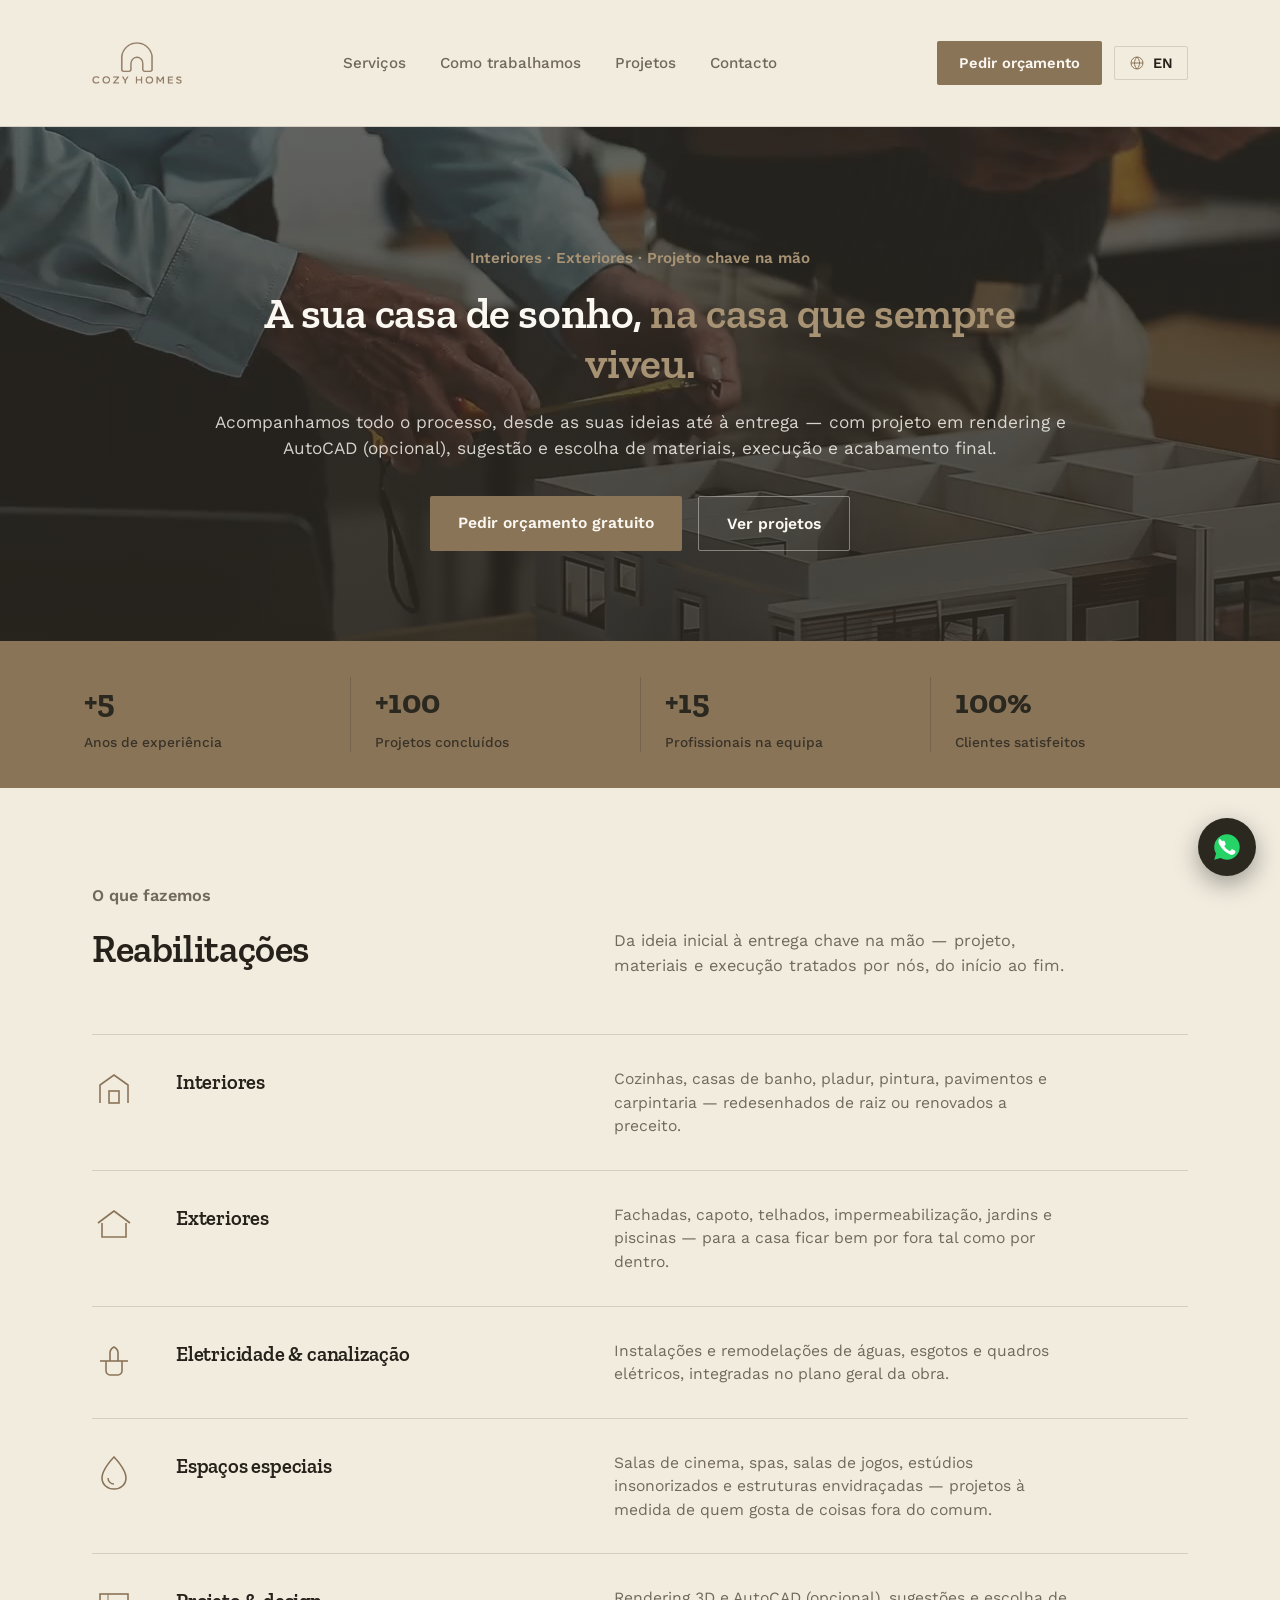
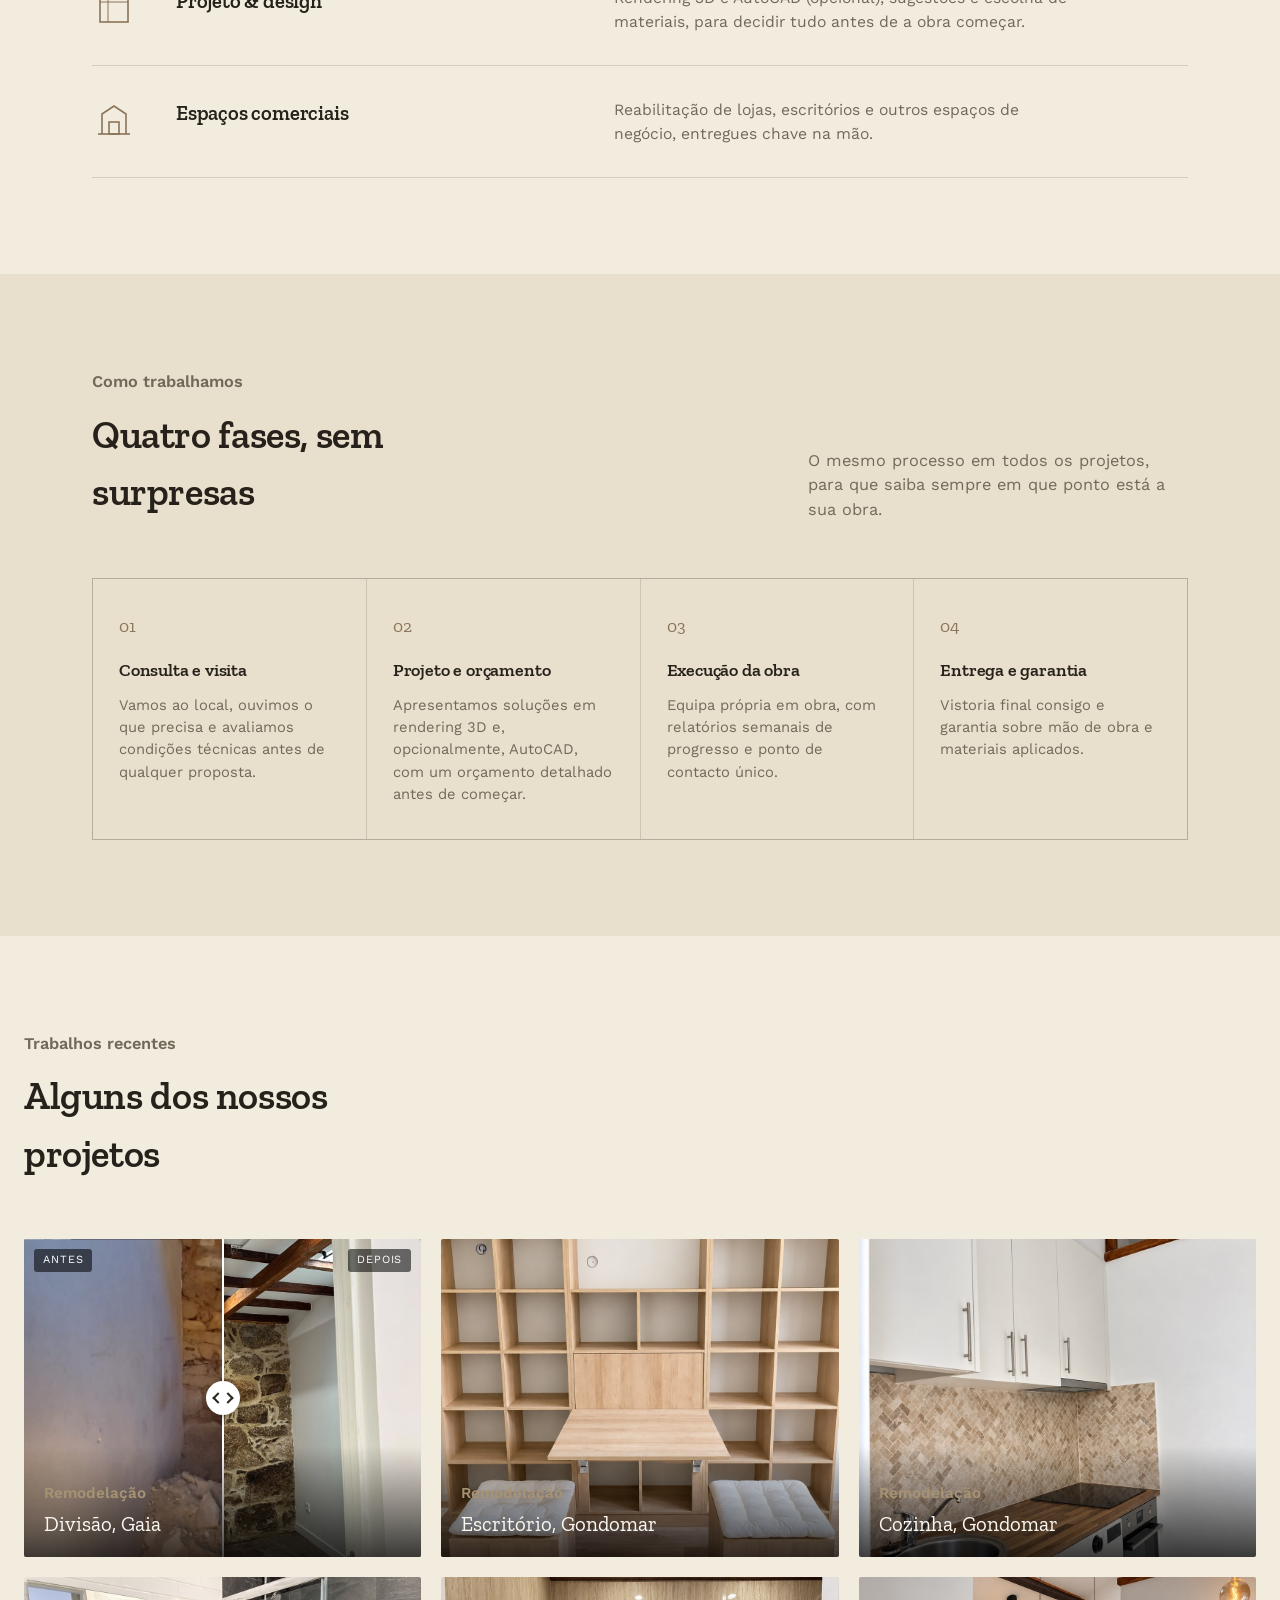
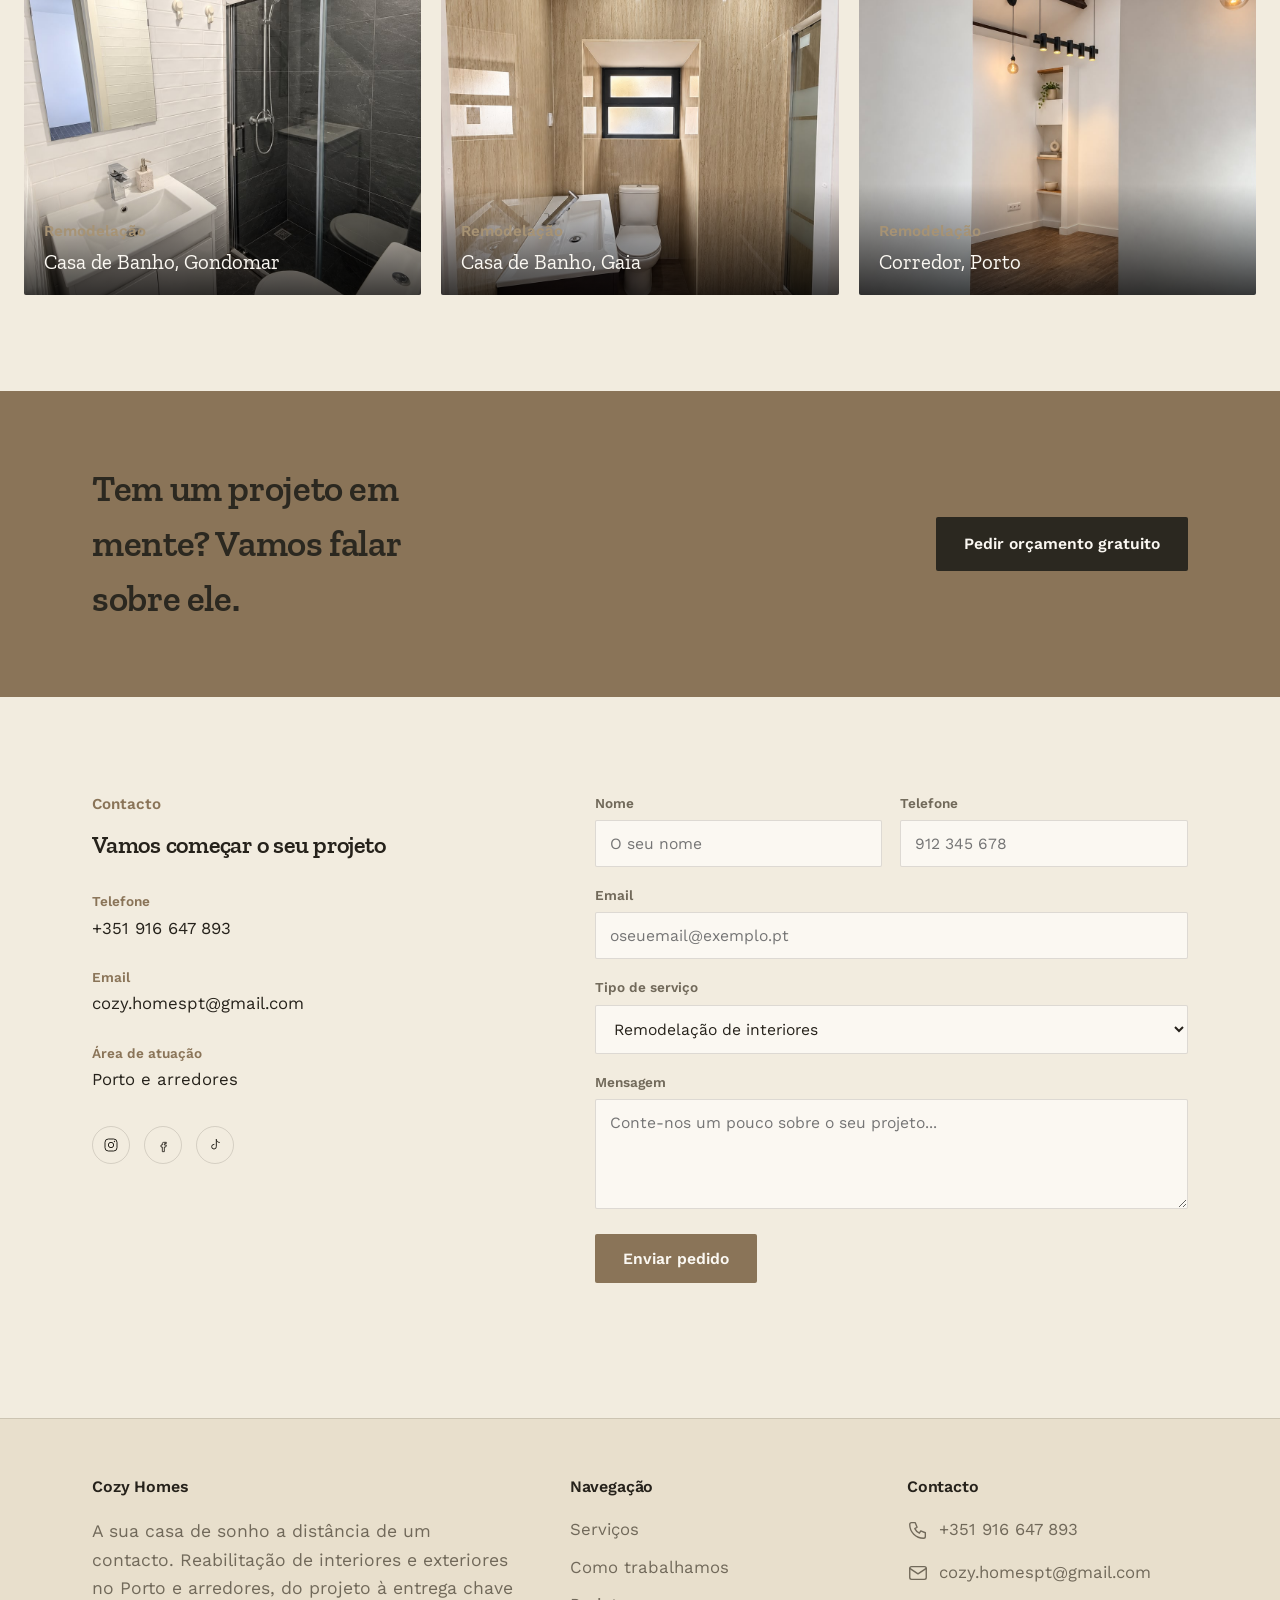
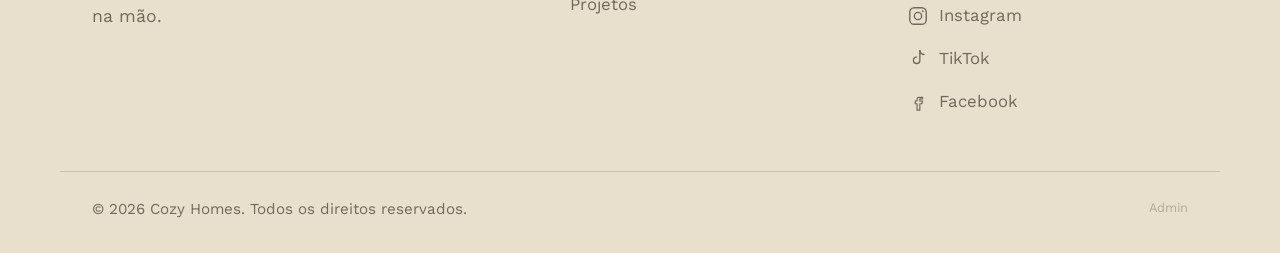
==== commit be2e5c67: "upload" ====
--- a/index.html
+++ b/index.html
@@ -1,212 +1,303 @@
 <!DOCTYPE html>
 <html lang="pt-PT">
 <head>
+<!--
+  ============================================================================
+  Cozy Homes — index.html
+  ----------------------------------------------------------------------------
+  HOW THE LANGUAGE SWITCH (PT / EN) WORKS
+  - The Portuguese text is written directly in this file (it is the default
+    language and what search engines see).
+  - The English text lives in script.js, inside `translations.en`.
+  - To make a piece of text translatable, add a data-i18n="some.key" attribute
+    to its element, then add the same key to `translations.en` in script.js.
+
+  Available attributes:
+    data-i18n              -> replaces the element's text
+    data-i18n-html         -> replaces the element's HTML (use when it has <em>, <strong>...)
+    data-i18n-placeholder  -> replaces the placeholder of an input/textarea
+    data-i18n-aria         -> replaces the aria-label
+    data-i18n-alt          -> replaces the alt text of an image
+  ============================================================================
+-->
 <meta charset="UTF-8">
 <meta name="viewport" content="width=device-width, initial-scale=1, viewport-fit=cover">
+
+<!-- Page title and description (also translated by script.js) -->
 <title>Cozy Homes — Remodelação e Construção</title>
 <meta name="description" content="Cozy Homes — remodelação e construção de interiores e exteriores no Porto e arredores. Projeto em rendering e AutoCAD, execução e entrega chave na mão.">
+
+<!-- Fonts: Zilla Slab (headings) + Work Sans (body) -->
 <link rel="preconnect" href="https://fonts.googleapis.com">
 <link rel="preconnect" href="https://fonts.gstatic.com" crossorigin>
 <link href="https://fonts.googleapis.com/css2?family=Zilla+Slab:wght@400;500;600;700&family=Work+Sans:wght@400;500;600;700&display=swap" rel="stylesheet">
+
+<!-- Main stylesheet -->
 <link rel="stylesheet" href="styles.css">
 </head>
 <body>
 
+
+<!-- ==========================================================================
+     HEADER / NAVIGATION
+     ========================================================================== -->
 <header>
   <nav class="nav">
+
+    <!-- Logo -->
     <a href="#top" class="logo">
-      <img src="assets/images/cozy-homes-logo.png" alt="">
+      <img src="assets/images/cozy-homes-logo.png" alt="Cozy Homes">
     </a>
-    <ul class="nav-links">
-      <li><a href="#servicos">Serviços</a></li>
-      <li><a href="#processo">Como trabalhamos</a></li>
-      <li><a href="#projetos">Projetos</a></li>
-      <li><a href="#depoimentos">Depoimentos</a></li>
-      <li><a href="#contacto">Contacto</a></li>
+
+    <!-- Main menu (becomes a dropdown on tablet/mobile, toggled by script.js) -->
+    <ul class="nav-links" id="navLinks">
+      <li><a href="#servicos" data-i18n="nav.services">Serviços</a></li>
+      <li><a href="#processo" data-i18n="nav.process">Como trabalhamos</a></li>
+      <li><a href="#projetos" data-i18n="nav.projects">Projetos</a></li>
+      <li><a href="#contacto" data-i18n="nav.contact">Contacto</a></li>
     </ul>
-    <a href="#contacto" class="nav-cta">Pedir orçamento</a>
-    <button class="nav-toggle" aria-label="Abrir menu" id="navToggle">
-      <svg viewBox="0 0 24 24" fill="none"><path d="M3 6h18M3 12h18M3 18h18" stroke="currentColor" stroke-width="1.8" stroke-linecap="round"/></svg>
-    </button>
+
+    <!-- Right-hand group: quote button, language switch, hamburger -->
+    <div class="nav-actions">
+      <a href="#contacto" class="nav-cta" data-i18n="nav.cta">Pedir orçamento</a>
+
+      <!-- Language switch: shows the language you will switch TO -->
+      <button type="button" class="lang-switch" id="langToggle"
+              data-i18n-aria="lang.switch" aria-label="Mudar idioma para inglês">
+        <svg viewBox="0 0 24 24" fill="none" aria-hidden="true"><circle cx="12" cy="12" r="9" stroke="currentColor" stroke-width="1.5"/><path d="M3 12h18M12 3c2.5 2.7 3.8 5.7 3.8 9s-1.3 6.3-3.8 9c-2.5-2.7-3.8-5.7-3.8-9S9.5 5.7 12 3z" stroke="currentColor" stroke-width="1.5" stroke-linejoin="round"/></svg>
+        <span data-i18n="lang.button">EN</span>
+      </button>
+
+      <!-- Hamburger button (only visible on tablet/mobile) -->
+      <button class="nav-toggle" id="navToggle" data-i18n-aria="nav.openMenu" aria-label="Abrir menu" aria-expanded="false" aria-controls="navLinks">
+        <svg viewBox="0 0 24 24" fill="none"><path d="M3 6h18M3 12h18M3 18h18" stroke="currentColor" stroke-width="1.8" stroke-linecap="round"/></svg>
+      </button>
+    </div>
+
   </nav>
 </header>
 
+
+<!-- ==========================================================================
+     HERO (video background + headline + stats bar)
+     ========================================================================== -->
 <section class="hero" id="top">
+
+  <!-- Background video with dark overlay -->
   <div class="hero-video-bg" aria-hidden="true">
     <video class="hero-video" autoplay loop muted playsinline poster="assets/images/hero-poster.jpg">
       <source src="assets/images/hero-video.mp4" type="video/mp4">
     </video>
     <div class="hero-overlay"></div>
   </div>
+
+  <!-- Headline and call-to-action buttons -->
   <div class="wrap hero-inner">
     <div>
-      <p class="hero-eyebrow">Interiores · Exteriores · Projeto chave na mão</p>
-      <h1>A sua casa de sonho, <em>na casa que sempre viveu.</em></h1>
-      <p class="lede">Acompanhamos todo o processo, desde as suas ideias até à entrega — com projeto em rendering e AutoCAD (opcional), sugestão e escolha de materiais, execução e acabamento final.</p>
+      <p class="hero-eyebrow" data-i18n="hero.eyebrow">Interiores · Exteriores · Projeto chave na mão</p>
+      <h1 data-i18n-html="hero.title">A sua casa de sonho, <em>na casa que sempre viveu.</em></h1>
+      <p class="lede" data-i18n="hero.lede">Acompanhamos todo o processo, desde as suas ideias até à entrega — com projeto em rendering e AutoCAD (opcional), sugestão e escolha de materiais, execução e acabamento final.</p>
       <div class="hero-actions">
-        <a href="#contacto" class="btn-primary">Pedir orçamento gratuito</a>
-        <a href="#projetos" class="btn-ghost">Ver projetos</a>
-      </div>
-    </div>
-  </div>
-
+        <a href="#contacto" class="btn-primary" data-i18n="hero.ctaPrimary">Pedir orçamento gratuito</a>
+        <a href="#projetos" class="btn-ghost" data-i18n="hero.ctaSecondary">Ver projetos</a>
+      </div>
+    </div>
+  </div>
+
+  <!-- Stats bar -->
   <div class="stats">
     <div class="wrap stats-inner">
-      <div class="stat"><div class="num">+5</div><div class="label">Anos de experiência</div></div>
-      <div class="stat"><div class="num">100+</div><div class="label">Projetos concluídos</div></div>
-      <div class="stat"><div class="num">30</div><div class="label">Profissionais na equipa</div></div>
-      <div class="stat"><div class="num">100%</div><div class="label">Clientes satisfeitos</div></div>
+      <div class="stat"><div class="num">+5</div><div class="label" data-i18n="stats.years">Anos de experiência</div></div>
+      <div class="stat"><div class="num">+100</div><div class="label" data-i18n="stats.projects">Projetos concluídos</div></div>
+      <div class="stat"><div class="num">+15</div><div class="label" data-i18n="stats.team">Profissionais na equipa</div></div>
+      <div class="stat"><div class="num">100%</div><div class="label" data-i18n="stats.clients">Clientes satisfeitos</div></div>
     </div>
   </div>
 </section>
 
+
+<!-- ==========================================================================
+     SERVICES
+     ========================================================================== -->
 <section id="servicos">
   <div class="wrap">
+
+    <!-- Section heading -->
     <div class="section-head">
       <div>
-        <p class="section-tag">O que fazemos</p>
-        <h2>Reabilitação de interiores e exteriores</h2>
-      </div>
-      <p>Da ideia inicial à entrega chave na mão — projeto, materiais e execução tratados por nós, do início ao fim.</p>
-    </div>
-
+        <p class="section-tag" data-i18n="services.tag">O que fazemos</p>
+        <h2 data-i18n="services.title">Reabilitações</h2>
+      </div>
+      <p data-i18n="services.intro">Da ideia inicial à entrega chave na mão — projeto, materiais e execução tratados por nós, do início ao fim.</p>
+    </div>
+
+    <!-- Services list -->
     <div class="services-list">
+
+      <!-- Interiors -->
       <div class="service-row">
         <svg class="icon" viewBox="0 0 44 44" fill="none"><path d="M8 36V18L22 8L36 18V36" stroke="currentColor" stroke-width="1.6"/><rect x="17" y="24" width="10" height="12" stroke="currentColor" stroke-width="1.6"/></svg>
-        <h3>Interiores</h3>
-        <p>Cozinhas, casas de banho, pladur, pintura, pavimentos e carpintaria — redesenhados de raiz ou renovados a preceito.</p>
-      </div>
+        <h3 data-i18n="services.interiors.title">Interiores</h3>
+        <p data-i18n="services.interiors.text">Cozinhas, casas de banho, pladur, pintura, pavimentos e carpintaria — redesenhados de raiz ou renovados a preceito.</p>
+      </div>
+
+      <!-- Exteriors -->
       <div class="service-row">
         <svg class="icon" viewBox="0 0 44 44" fill="none"><path d="M6 20L22 8L38 20" stroke="currentColor" stroke-width="1.6" stroke-linejoin="round"/><path d="M10 20V34H34V20" stroke="currentColor" stroke-width="1.6"/></svg>
-        <h3>Exteriores</h3>
-        <p>Fachadas, capoto, telhados, impermeabilização, jardins e piscinas — para a casa ficar bem por fora tal como por dentro.</p>
-      </div>
+        <h3 data-i18n="services.exteriors.title">Exteriores</h3>
+        <p data-i18n="services.exteriors.text">Fachadas, capoto, telhados, impermeabilização, jardins e piscinas — para a casa ficar bem por fora tal como por dentro.</p>
+      </div>
+
+      <!-- Electrical & plumbing -->
       <div class="service-row">
         <svg class="icon" viewBox="0 0 44 44" fill="none"><path d="M8 22H36" stroke="currentColor" stroke-width="1.6"/><path d="M14 22V32C14 34 16 36 18 36H26C28 36 30 34 30 32V22" stroke="currentColor" stroke-width="1.6"/><path d="M18 22V14C18 10 22 8 22 8C22 8 26 10 26 14V22" stroke="currentColor" stroke-width="1.6"/></svg>
-        <h3>Eletricidade & canalização</h3>
-        <p>Instalações e remodelações de águas, esgotos e quadros elétricos, integradas no plano geral da obra.</p>
-      </div>
+        <h3 data-i18n="services.utilities.title">Eletricidade &amp; canalização</h3>
+        <p data-i18n="services.utilities.text">Instalações e remodelações de águas, esgotos e quadros elétricos, integradas no plano geral da obra.</p>
+      </div>
+
+      <!-- Special spaces -->
       <div class="service-row">
         <svg class="icon" viewBox="0 0 44 44" fill="none"><path d="M22 6C22 6 10 18 10 27C10 33.6 15.4 38 22 38C28.6 38 34 33.6 34 27C34 18 22 6 22 6Z" stroke="currentColor" stroke-width="1.6"/><path d="M16 27C16 30.3 18.7 33 22 33" stroke="currentColor" stroke-width="1.4"/></svg>
-        <h3>Espaços especiais</h3>
-        <p>Salas de cinema, spas, salas de jogos, estúdios insonorizados e estruturas envidraçadas — projetos à medida de quem gosta de coisas fora do comum.</p>
-      </div>
+        <h3 data-i18n="services.special.title">Espaços especiais</h3>
+        <p data-i18n="services.special.text">Salas de cinema, spas, salas de jogos, estúdios insonorizados e estruturas envidraçadas — projetos à medida de quem gosta de coisas fora do comum.</p>
+      </div>
+
+      <!-- Design -->
       <div class="service-row">
         <svg class="icon" viewBox="0 0 44 44" fill="none"><rect x="8" y="8" width="28" height="28" stroke="currentColor" stroke-width="1.6"/><path d="M8 16H36M16 8V36" stroke="currentColor" stroke-width="1"/></svg>
-        <h3>Projeto & design</h3>
-        <p>Rendering 3D e AutoCAD (opcional), sugestões e escolha de materiais, para decidir tudo antes de a obra começar.</p>
-      </div>
+        <h3 data-i18n="services.design.title">Projeto &amp; design</h3>
+        <p data-i18n="services.design.text">Rendering 3D e AutoCAD (opcional), sugestões e escolha de materiais, para decidir tudo antes de a obra começar.</p>
+      </div>
+
+      <!-- Commercial spaces -->
       <div class="service-row">
         <svg class="icon" viewBox="0 0 44 44" fill="none"><path d="M6 36H38" stroke="currentColor" stroke-width="1.6"/><path d="M10 36V16L22 8L34 16V36" stroke="currentColor" stroke-width="1.6"/><rect x="17" y="24" width="10" height="12" stroke="currentColor" stroke-width="1.6"/></svg>
-        <h3>Espaços comerciais</h3>
-        <p>Reabilitação de lojas, escritórios e outros espaços de negócio, entregues chave na mão.</p>
-      </div>
+        <h3 data-i18n="services.commercial.title">Espaços comerciais</h3>
+        <p data-i18n="services.commercial.text">Reabilitação de lojas, escritórios e outros espaços de negócio, entregues chave na mão.</p>
+      </div>
+
     </div>
   </div>
 </section>
 
+
+<!-- ==========================================================================
+     PROCESS (4 steps)
+     ========================================================================== -->
 <section class="process" id="processo">
   <div class="wrap">
+
+    <!-- Section heading -->
     <div class="section-head">
       <div>
-        <p class="section-tag">Como trabalhamos</p>
-        <h2>Quatro fases, sem surpresas</h2>
-      </div>
-      <p>O mesmo processo em todos os projetos, para que saiba sempre em que ponto está a sua obra.</p>
-    </div>
+        <p class="section-tag" data-i18n="process.tag">Como trabalhamos</p>
+        <h2 data-i18n="process.title">Quatro fases, sem surpresas</h2>
+      </div>
+      <p data-i18n="process.intro">O mesmo processo em todos os projetos, para que saiba sempre em que ponto está a sua obra.</p>
+    </div>
+
+    <!-- Steps -->
     <div class="steps">
       <div class="step">
         <div class="step-num">01</div>
-        <h3>Consulta e visita</h3>
-        <p>Vamos ao local, ouvimos o que precisa e avaliamos condições técnicas antes de qualquer proposta.</p>
+        <h3 data-i18n="process.step1.title">Consulta e visita</h3>
+        <p data-i18n="process.step1.text">Vamos ao local, ouvimos o que precisa e avaliamos condições técnicas antes de qualquer proposta.</p>
       </div>
       <div class="step">
         <div class="step-num">02</div>
-        <h3>Projeto e orçamento</h3>
-        <p>Apresentamos soluções em rendering 3D e, opcionalmente, AutoCAD, com um orçamento detalhado antes de começar.</p>
+        <h3 data-i18n="process.step2.title">Projeto e orçamento</h3>
+        <p data-i18n="process.step2.text">Apresentamos soluções em rendering 3D e, opcionalmente, AutoCAD, com um orçamento detalhado antes de começar.</p>
       </div>
       <div class="step">
         <div class="step-num">03</div>
-        <h3>Execução da obra</h3>
-        <p>Equipa própria em obra, com relatórios semanais de progresso e ponto de contacto único.</p>
+        <h3 data-i18n="process.step3.title">Execução da obra</h3>
+        <p data-i18n="process.step3.text">Equipa própria em obra, com relatórios semanais de progresso e ponto de contacto único.</p>
       </div>
       <div class="step">
         <div class="step-num">04</div>
-        <h3>Entrega e garantia</h3>
-        <p>Vistoria final consigo e garantia sobre mão de obra e materiais aplicados.</p>
-      </div>
-    </div>
+        <h3 data-i18n="process.step4.title">Entrega e garantia</h3>
+        <p data-i18n="process.step4.text">Vistoria final consigo e garantia sobre mão de obra e materiais aplicados.</p>
+      </div>
+    </div>
+
   </div>
 </section>
 
+
+<!-- ==========================================================================
+     PROJECTS (photo cards)
+     - Cards with class "ba" have a before/after slider (logic in script.js)
+     - Normal cards show a single photo
+     ========================================================================== -->
 <section id="projetos">
   <div class="wrap">
+
+    <!-- Section heading -->
     <div class="section-head">
       <div>
-        <p class="section-tag">Trabalhos recentes</p>
-        <h2>Alguns dos nossos projetos</h2>
+        <p class="section-tag" data-i18n="projects.tag">Trabalhos recentes</p>
+        <h2 data-i18n="projects.title">Alguns dos nossos projetos</h2>
       </div>
     </div>
 
     <div class="projects-grid">
 
-      <!-- CARD 1 -->
+      <!-- CARD 1 (before/after slider) -->
       <div class="project-tile ba" style="--pos:50%">
-        <img class="ba-after" src="assets/images/cardsImage/depois1.jpeg" alt="Cozinha depois da remodelação" loading="lazy">
-        <img class="ba-before" src="assets/images/cardsImage/antes1.jpeg" alt="Cozinha antes da remodelação" loading="lazy">
-        <span class="ba-tag ba-tag-before">Antes</span>
-        <span class="ba-tag ba-tag-after">Depois</span>
+        <img class="ba-after" src="assets/images/cardsImage/depois1.jpeg" alt="Cozinha depois da remodelação" data-i18n-alt="tile1.altAfter" loading="lazy">
+        <img class="ba-before" src="assets/images/cardsImage/antes1.jpeg" alt="Cozinha antes da remodelação" data-i18n-alt="tile1.altBefore" loading="lazy">
+        <span class="ba-tag ba-tag-before" data-i18n="tile.before">Antes</span>
+        <span class="ba-tag ba-tag-after" data-i18n="tile.after">Depois</span>
         <div class="ba-line"><span></span></div>
-        <input class="ba-range" type="range" min="0" max="100" value="50" aria-label="Comparar antes e depois: Cozinha, Matosinhos">
-        <div class="tile-label"><div class="cat">Remodelação</div><div class="name">Divisão, Gaia</div></div>
+        <input class="ba-range" type="range" min="0" max="100" value="50" aria-label="Comparar antes e depois: Cozinha, Matosinhos" data-i18n-aria="tile1.slider">
+        <div class="tile-label">
+          <div class="cat" data-i18n="tile.renovation">Remodelação</div>
+          <div class="name" data-i18n="tile1.name">Divisão, Gaia</div>
+        </div>
       </div>
 
       <!-- CARD 2 -->
-      <div class="project-tile ba" style="--pos:50%">
-        <img class="ba-after" src="imagens/moradia-depois.jpg" alt="Moradia depois" loading="lazy">
-        <img class="ba-before" src="imagens/moradia-antes.jpg" alt="Moradia antes" loading="lazy">
-        <span class="ba-tag ba-tag-before">Antes</span>
-        <span class="ba-tag ba-tag-after">Depois</span>
-        <div class="ba-line"><span></span></div>
-        <input class="ba-range" type="range" min="0" max="100" value="50" aria-label="Comparar antes e depois: Moradia, Vila do Conde">
-        <div class="tile-label"><div class="cat">Construção nova</div><div class="name">Moradia, Vila do Conde</div></div>
+      <div class="project-tile">
+        <img src="assets/images/cardsImage/armario1.jpeg" alt="Armário remodelado" data-i18n-alt="tile2.alt" loading="lazy">
+        <div class="tile-label">
+          <div class="cat" data-i18n="tile.renovation">Remodelação</div>
+          <div class="name" data-i18n="tile2.name">Escritório, Gondomar</div>
+        </div>
       </div>
 
       <!-- CARD 3 -->
-      <div class="project-tile ba" style="--pos:50%">
-        <img class="ba-after" src="imagens/wc-depois.jpg" alt="Casa de banho depois" loading="lazy">
-        <img class="ba-before" src="imagens/wc-antes.jpg" alt="Casa de banho antes" loading="lazy">
-        <span class="ba-tag ba-tag-before">Antes</span>
-        <span class="ba-tag ba-tag-after">Depois</span>
-        <div class="ba-line"><span></span></div>
-        <input class="ba-range" type="range" min="0" max="100" value="50" aria-label="Comparar antes e depois: Casa de banho, Maia">
-        <div class="tile-label"><div class="cat">Casa de banho</div><div class="name">Remodelação, Maia</div></div>
-      </div>
-
-     <!-- CARD 4 -->
-<div class="project-tile">
-  <img src="assets/images/cardsImage/casabanho1.jpeg" alt="Sótão depois da ampliação" loading="lazy">
-  <div class="tile-label">
-    <div class="cat">Remodelação</div>
-    <div class="name">Casa de Banho, Gondomar</div>
-  </div>
-</div>
+      <div class="project-tile">
+        <img src="assets/images/cardsImage/cozinha1.jpeg" alt="Cozinha remodelada" data-i18n-alt="tile3.alt" loading="lazy">
+        <div class="tile-label">
+          <div class="cat" data-i18n="tile.renovation">Remodelação</div>
+          <div class="name" data-i18n="tile3.name">Cozinha, Gondomar</div>
+        </div>
+      </div>
+
+      <!-- CARD 4 -->
+      <div class="project-tile">
+        <img src="assets/images/cardsImage/casabanho1.jpeg" alt="Casa de banho remodelada" data-i18n-alt="tile4.alt" loading="lazy">
+        <div class="tile-label">
+          <div class="cat" data-i18n="tile.renovation">Remodelação</div>
+          <div class="name" data-i18n="tile4.name">Casa de Banho, Gondomar</div>
+        </div>
+      </div>
 
       <!-- CARD 5 -->
       <div class="project-tile">
-        <img src="assets/images/cardsImage/casabanho2.jpeg" alt="Descrição da foto" loading="lazy">
-        <div class="tile-label">
-          <div class="cat">Remodelação</div>
-          <div class="name">Casa de Banho, Gaia</div>
+        <img src="assets/images/cardsImage/casabanho2.jpeg" alt="Casa de banho remodelada" data-i18n-alt="tile5.alt" loading="lazy">
+        <div class="tile-label">
+          <div class="cat" data-i18n="tile.renovation">Remodelação</div>
+          <div class="name" data-i18n="tile5.name">Casa de Banho, Gaia</div>
         </div>
       </div>
 
       <!-- CARD 6 -->
       <div class="project-tile">
-        <img src="assets/images/cardsImage/corredor1.jpeg" alt="Descrição da foto" loading="lazy">
-        <div class="tile-label">
-          <div class="cat">Remodelação</div>
-          <div class="name">Corredor, Porto</div>
+        <img src="assets/images/cardsImage/corredor1.jpeg" alt="Corredor remodelado" data-i18n-alt="tile6.alt" loading="lazy">
+        <div class="tile-label">
+          <div class="cat" data-i18n="tile.renovation">Remodelação</div>
+          <div class="name" data-i18n="tile6.name">Corredor, Porto</div>
         </div>
       </div>
 
@@ -214,123 +305,184 @@
   </div>
 </section>
 
-<section class="testimonials" id="depoimentos">
-  <div class="wrap">
-    <div class="section-head">
-      <div>
-        <p class="section-tag">Clientes</p>
-        <h2>Quem já construiu connosco</h2>
-      </div>
-    </div>
-    <div class="quote-row">
-      <div class="quote">
-        <p class="text">"Cumpriram o prazo que prometeram, o que nunca tinha acontecido nas outras obras que já tive em casa."</p>
-        <div class="who"><strong>Sandra M.</strong> — Remodelação de cozinha, Matosinhos</div>
-      </div>
-      <div class="quote">
-        <p class="text">"Comunicação constante durante toda a obra. Sabíamos sempre o que se estava a passar e porquê."</p>
-        <div class="who"><strong>Rui P.</strong> — Ampliação de sótão, Gondomar</div>
-      </div>
-    </div>
-  </div>
-</section>
-
+
+<!-- ==========================================================================
+     CALL-TO-ACTION BANNER
+     ========================================================================== -->
 <div class="cta-banner">
   <div class="wrap cta-inner">
-    <h2>Tem um projeto em mente? Vamos falar sobre ele.</h2>
-    <a href="#contacto" class="btn-primary">Pedir orçamento gratuito</a>
+    <h2 data-i18n="cta.title">Tem um projeto em mente? Vamos falar sobre ele.</h2>
+    <a href="#contacto" class="btn-primary" data-i18n="cta.button">Pedir orçamento gratuito</a>
   </div>
 </div>
 
+
+<!-- ==========================================================================
+     CONTACT (info on the left, form on the right)
+     ========================================================================== -->
 <section id="contacto">
   <div class="wrap contact-grid">
+
+    <!-- Contact info + social icons -->
     <div class="contact-info">
-      <p class="section-tag">Contacto</p>
-      <h2>Vamos começar o seu projeto</h2>
+      <p class="section-tag" data-i18n="contact.tag">Contacto</p>
+      <h2 data-i18n="contact.title">Vamos começar o seu projeto</h2>
+
       <dl>
-        <div><dt>Telefone</dt><dd><a href="tel:+351916647893">+351 916 647 893</a></dd></div>
-        <div><dt>Email</dt><dd><a href="mailto:cozy.homespt@gmail.com">cozy.homespt@gmail.com</a></dd></div>
-        <div><dt>Área de atuação</dt><dd>Porto e arredores</dd></div>
+        <div><dt data-i18n="contact.phone">Telefone</dt><dd><a href="tel:+351916647893">+351 916 647 893</a></dd></div>
+        <div><dt data-i18n="contact.email">Email</dt><dd><a href="mailto:cozy.homespt@gmail.com">cozy.homespt@gmail.com</a></dd></div>
+        <div><dt data-i18n="contact.area">Área de atuação</dt><dd data-i18n="contact.areaValue">Porto e arredores</dd></div>
       </dl>
-      <div class="socials" aria-label="Redes sociais">
+
+      <div class="socials" data-i18n-aria="contact.social" aria-label="Redes sociais">
+        <!-- Instagram -->
         <a href="https://www.instagram.com/cozyhomespt" target="_blank" rel="noopener" aria-label="Instagram"><svg viewBox="0 0 24 24" fill="none"><rect x="3" y="3" width="18" height="18" rx="5" stroke="currentColor" stroke-width="1.5"/><circle cx="12" cy="12" r="4" stroke="currentColor" stroke-width="1.5"/><circle cx="17.2" cy="6.8" r="1" fill="currentColor"/></svg></a>
+        <!-- Facebook -->
         <a href="https://www.facebook.com/share/1CEKgiKhoP/" target="_blank" rel="noopener" aria-label="Facebook"><svg viewBox="0 0 24 24" fill="none"><path d="M15 8h-2a2 2 0 0 0-2 2v2H9v3h2v7h3v-7h2.2L17 12h-3v-1.6c0-.4.3-.7.7-.7H17V8h-2z" stroke="currentColor" stroke-width="1.3" stroke-linejoin="round"/></svg></a>
-      </div>
-    </div>
+        <!-- TikTok -->
+        <a href="https://www.tiktok.com/@cozy.homespt?_r=1&amp;_t=ZG-9APbuw4ffcG" target="_blank" rel="noopener" aria-label="TikTok"><svg viewBox="0 0 24 24" fill="none"><path d="M14 4v10.5a3.5 3.5 0 1 1-3.5-3.5" stroke="currentColor" stroke-width="1.5" stroke-linecap="round" stroke-linejoin="round"/><path d="M14 4c.3 2.3 1.9 4 4.5 4.2" stroke="currentColor" stroke-width="1.5" stroke-linecap="round" stroke-linejoin="round"/></svg></a>
+      </div>
+    </div>
+
+    <!-- Contact form (sent to Formspree via script.js) -->
     <form class="contact-form" id="contactForm" action="https://formspree.io/f/xgavdyek" method="POST" novalidate>
+
+      <!-- Hidden fields: email subject, spam trap (honeypot) and chosen language -->
       <input type="hidden" name="_subject" value="Novo pedido de orçamento — Cozy Homes">
       <input type="text" name="_gotcha" tabindex="-1" autocomplete="off" style="display:none" aria-hidden="true">
-    
+      <input type="hidden" name="idioma" id="langField" value="pt">
+
+      <!-- Name + phone -->
       <div class="form-row">
         <div>
-          <label for="nome">Nome</label>
-          <input id="nome" name="nome" type="text" placeholder="O seu nome" required>
+          <label for="nome" data-i18n="form.name">Nome</label>
+          <input id="nome" name="nome" type="text" placeholder="O seu nome" data-i18n-placeholder="form.namePlaceholder" required>
         </div>
         <div>
-          <label for="telefone">Telefone</label>
+          <label for="telefone" data-i18n="form.phone">Telefone</label>
           <input id="telefone" name="telefone" type="tel" placeholder="912 345 678">
         </div>
       </div>
-      <div>
-        <label for="email">Email</label>
-        <input id="email" name="email" type="email" placeholder="oseuemail@exemplo.pt" required>
-      </div>
-      <div>
-        <label for="servico">Tipo de serviço</label>
+
+      <!-- Email -->
+      <div>
+        <label for="email" data-i18n="form.email">Email</label>
+        <input id="email" name="email" type="email" placeholder="oseuemail@exemplo.pt" data-i18n-placeholder="form.emailPlaceholder" required>
+      </div>
+
+      <!-- Service type (values stay in Portuguese so you always receive the same wording) -->
+      <div>
+        <label for="servico" data-i18n="form.service">Tipo de serviço</label>
         <select id="servico" name="servico">
-          <option>Remodelação de interiores</option>
-          <option>Construção nova / ampliação</option>
-          <option>Acabamentos & pintura</option>
-          <option>Canalização & eletricidade</option>
-          <option>Telhados & impermeabilização</option>
-          <option>Outro</option>
+          <option value="Remodelação de interiores" data-i18n="form.opt1">Remodelação de interiores</option>
+          <option value="Construção nova / ampliação" data-i18n="form.opt2">Construção nova / ampliação</option>
+          <option value="Acabamentos &amp; pintura" data-i18n="form.opt3">Acabamentos &amp; pintura</option>
+          <option value="Canalização &amp; eletricidade" data-i18n="form.opt4">Canalização &amp; eletricidade</option>
+          <option value="Telhados &amp; impermeabilização" data-i18n="form.opt5">Telhados &amp; impermeabilização</option>
+          <option value="Outro" data-i18n="form.opt6">Outro</option>
         </select>
       </div>
-      <div>
-        <label for="mensagem">Mensagem</label>
-        <textarea id="mensagem" name="mensagem" placeholder="Conte-nos um pouco sobre o seu projeto..."></textarea>
-      </div>
-      <button type="submit" class="btn-primary" id="formBtn">Enviar pedido</button>
+
+      <!-- Message -->
+      <div>
+        <label for="mensagem" data-i18n="form.message">Mensagem</label>
+        <textarea id="mensagem" name="mensagem" placeholder="Conte-nos um pouco sobre o seu projeto..." data-i18n-placeholder="form.messagePlaceholder"></textarea>
+      </div>
+
+      <!-- Submit button + status message (success / error) -->
+      <button type="submit" class="btn-primary" id="formBtn" data-i18n="form.submit">Enviar pedido</button>
       <p class="form-status" id="formStatus" role="status" aria-live="polite"></p>
     </form>
+
   </div>
 </section>
 
+
+<!-- ==========================================================================
+     FOOTER (3 columns: about | navigation | contact)
+     ========================================================================== -->
 <footer>
   <div class="wrap footer-top">
-    <div>
-      <p>A sua casa de sonho a distância de um contacto. Reabilitação de interiores e exteriores no Porto e arredores, do projeto à entrega chave na mão.</p>
-    </div>
     <div class="footer-links">
-      <div>
-        <h4>Navegação</h4>
+
+      <!-- Column 1: about -->
+      <div>
+        <h4>Cozy Homes</h4>
+        <p data-i18n="footer.about">A sua casa de sonho a distância de um contacto. Reabilitação de interiores e exteriores no Porto e arredores, do projeto à entrega chave na mão.</p>
+      </div>
+
+      <!-- Column 2: navigation -->
+      <div>
+        <h4 data-i18n="footer.navigation">Navegação</h4>
         <ul>
-          <li><a href="#servicos">Serviços</a></li>
-          <li><a href="#processo">Como trabalhamos</a></li>
-          <li><a href="#projetos">Projetos</a></li>
-          <li><a href="#depoimentos">Depoimentos</a></li>
+          <li><a href="#servicos" data-i18n="nav.services">Serviços</a></li>
+          <li><a href="#processo" data-i18n="nav.process">Como trabalhamos</a></li>
+          <li><a href="#projetos" data-i18n="nav.projects">Projetos</a></li>
         </ul>
       </div>
-      <div>
-        <h4>Contacto</h4>
+
+      <!-- Column 3: contact + social networks -->
+      <div>
+        <h4 data-i18n="footer.contact">Contacto</h4>
         <ul>
-          <li><a href="tel:+351916647893">+351 916 647 893</a></li>
-          <li><a href="mailto:cozy.homespt@gmail.com">cozy.homespt@gmail.com</a></li>
-          <li><a href="https://www.instagram.com/cozyhomespt" target="_blank" rel="noopener">Instagram</a></li>
+          <!-- Phone -->
+          <li>
+            <a href="tel:+351916647893" class="footer-social">
+              <svg viewBox="0 0 24 24" fill="none" aria-hidden="true"><path d="M5 4h4l2 5-2.5 1.5a11 11 0 0 0 5 5L15 13l5 2v4a2 2 0 0 1-2 2A15 15 0 0 1 3 6a2 2 0 0 1 2-2z" stroke="currentColor" stroke-width="1.5" stroke-linecap="round" stroke-linejoin="round"/></svg>
+              +351 916 647 893
+            </a>
+          </li>
+          <!-- Email -->
+          <li>
+            <a href="mailto:cozy.homespt@gmail.com" class="footer-social">
+              <svg viewBox="0 0 24 24" fill="none" aria-hidden="true"><rect x="3" y="5" width="18" height="14" rx="2" stroke="currentColor" stroke-width="1.5"/><path d="M3 7l9 6 9-6" stroke="currentColor" stroke-width="1.5" stroke-linecap="round" stroke-linejoin="round"/></svg>
+              cozy.homespt@gmail.com
+            </a>
+          </li>
+          <!-- Instagram -->
+          <li>
+            <a href="https://www.instagram.com/cozyhomespt" target="_blank" rel="noopener" class="footer-social">
+              <svg viewBox="0 0 24 24" fill="none" aria-hidden="true"><rect x="3" y="3" width="18" height="18" rx="5" stroke="currentColor" stroke-width="1.5"/><circle cx="12" cy="12" r="4" stroke="currentColor" stroke-width="1.5"/><circle cx="17.2" cy="6.8" r="1" fill="currentColor"/></svg>
+              Instagram
+            </a>
+          </li>
+          <!-- TikTok -->
+          <li>
+            <a href="https://www.tiktok.com/@cozy.homespt?_r=1&amp;_t=ZG-9APbuw4ffcG" target="_blank" rel="noopener" class="footer-social">
+              <svg viewBox="0 0 24 24" fill="none" aria-hidden="true"><path d="M14 4v10.5a3.5 3.5 0 1 1-3.5-3.5" stroke="currentColor" stroke-width="1.5" stroke-linecap="round" stroke-linejoin="round"/><path d="M14 4c.3 2.3 1.9 4 4.5 4.2" stroke="currentColor" stroke-width="1.5" stroke-linecap="round" stroke-linejoin="round"/></svg>
+              TikTok
+            </a>
+          </li>
+          <!-- Facebook -->
+          <li>
+            <a href="https://www.facebook.com/share/1CEKgiKhoP/" target="_blank" rel="noopener" class="footer-social">
+              <svg viewBox="0 0 24 24" fill="none" aria-hidden="true"><path d="M15 8h-2a2 2 0 0 0-2 2v2H9v3h2v7h3v-7h2.2L17 12h-3v-1.6c0-.4.3-.7.7-.7H17V8h-2z" stroke="currentColor" stroke-width="1.3" stroke-linejoin="round"/></svg>
+              Facebook
+            </a>
+          </li>
         </ul>
       </div>
-    </div>
-  </div>
+
+    </div>
+  </div>
+
+  <!-- Copyright -->
   <div class="wrap footer-bottom">
-    <span>© 2026 Cozy Homes. Todos os direitos reservados.</span>
-  </div>
+    <span data-i18n="footer.rights">© 2026 Cozy Homes. Todos os direitos reservados.</span>
+    <a href="/admin/orcamento.html" class="admin-link" rel="nofollow">Admin</a>  </div>
 </footer>
 
-<a href="https://wa.me/351916647893" target="_blank" rel="noopener" class="whatsapp-btn" aria-label="Falar no WhatsApp">
-  <svg viewBox="0 0 32 32" fill="none"><path d="M16 4C9.4 4 4 9.4 4 16c0 2.2.6 4.3 1.7 6.1L4 28l6.1-1.6C11.8 27.4 13.9 28 16 28c6.6 0 12-5.4 12-12S22.6 4 16 4z" fill="#25D366"/><path d="M11.4 10.6c.3-.6.6-.6.9-.6h.7c.2 0 .5 0 .7.6.3.7 1 2.3 1 2.5.1.2.1.4 0 .6-.1.2-.2.3-.4.5l-.5.6c-.2.2-.4.4-.2.7.2.4 1 1.5 2 2.4 1.3 1.2 2.4 1.6 2.8 1.8.3.1.5.1.7-.1.2-.2.8-1 1.1-1.3.2-.3.5-.2.8-.1.3.1 2 1 2.3 1.1.3.2.5.2.6.4.1.2.1 1-.3 1.9-.4.9-2.1 1.8-2.9 1.8-.8.1-1.4.1-4.7-1.9-3.9-2.4-6.4-6.6-6.6-6.9-.2-.3-1.4-1.9-1.4-3.6 0-1.7.9-2.5 1.2-2.9z" fill="#FFFFFF"/></svg>
-</a>
-
+
+<!-- ==========================================================================
+     WHATSAPP FLOATING BUTTON
+     ========================================================================== -->
+     <a href="https://wa.me/351916647893?text=Boa%20tarde!%20Gostava%20de%20obter%20mais%20informa%C3%A7%C3%B5es%20sobre%20os%20vossos%20servi%C3%A7os" target="_blank" rel="noopener" class="whatsapp-btn" aria-label="Falar no WhatsApp" data-i18n-aria="whatsapp.label">
+      <svg viewBox="0 0 32 32" fill="none"><path d="M16 4C9.4 4 4 9.4 4 16c0 2.2.6 4.3 1.7 6.1L4 28l6.1-1.6C11.8 27.4 13.9 28 16 28c6.6 0 12-5.4 12-12S22.6 4 16 4z" fill="#25D366"/><path d="M11.4 10.6c.3-.6.6-.6.9-.6h.7c.2 0 .5 0 .7.6.3.7 1 2.3 1 2.5.1.2.1.4 0 .6-.1.2-.2.3-.4.5l-.5.6c-.2.2-.4.4-.2.7.2.4 1 1.5 2 2.4 1.3 1.2 2.4 1.6 2.8 1.8.3.1.5.1.7-.1.2-.2.8-1 1.1-1.3.2-.3.5-.2.8-.1.3.1 2 1 2.3 1.1.3.2.5.2.6.4.1.2.1 1-.3 1.9-.4.9-2.1 1.8-2.9 1.8-.8.1-1.4.1-4.7-1.9-3.9-2.4-6.4-6.6-6.6-6.9-.2-.3-1.4-1.9-1.4-3.6 0-1.7.9-2.5 1.2-2.9z" fill="#FFFFFF"/></svg>
+    </a>
+
+
+<!-- Site scripts (menu, language switch, form, before/after sliders) -->
 <script src="script.js"></script>
 
 </body>
-</html>
+</html>
--- a/styles.css
+++ b/styles.css
@@ -1,421 +1,1369 @@
-:root{
-    box-sizing:border-box;
-    padding-top: env(safe-area-inset-top, 0px);
-    padding-bottom: env(safe-area-inset-bottom, 0px);
-
-    --bg-dark:#2B2820;
-    --bg-dark-panel:#332F26;
-    --bg-cream:#F2ECDF;
-    --bg-cream-panel:#E8DFCC;
-    --copper:#8A7458;
-    --copper-light:#A79374;
-    --ink:#26221B;
-    --ink-muted:#71695A;
-    --paper:#FBF8F2;
-    --paper-muted:#C9BFA9;
-    --line-dark:rgba(38,34,27,0.14);
-    --line-light:rgba(38,34,27,0.14);
-    --radius-s:2px;
-    --serif:'Zilla Slab', Georgia, 'Times New Roman', serif;
-    --sans:'Work Sans', -apple-system, BlinkMacSystemFont, 'Segoe UI', sans-serif;
-  }
-  html{scroll-padding-top: env(safe-area-inset-top, 0px); scroll-behavior:smooth;}
-  *{box-sizing:border-box;}
-  body{
-    margin:0;
-    background:var(--bg-cream);
-    color:var(--ink);
-    font-family:var(--sans);
-    line-height:1.5;
-    -webkit-font-smoothing:antialiased;
-  }
-  img,svg{max-width:100%;display:block;}
-  a{color:inherit;text-decoration:none;}
-  ul{margin:0;padding:0;list-style:none;}
-  h1,h2,h3,h4{font-family:var(--serif);margin:0;font-weight:600;letter-spacing:-0.01em;}
-  p{margin:0;}
-  .wrap{max-width:1160px;margin:0 auto;padding:0 32px;}
-  .overflow-x{overflow-x:auto;}
-  :focus-visible{outline:2px solid var(--copper);outline-offset:3px;}
-  @media (prefers-reduced-motion: reduce){
-    *{animation-duration:0.01ms !important; animation-iteration-count:1 !important; transition-duration:0.01ms !important;}
-  }
-
-  /* ---------- Header ---------- */
-  header{
-    position:sticky;top:0;z-index:50;
-    background:rgba(242,236,223,0.92);
-    backdrop-filter:blur(8px);
-    padding-top: env(safe-area-inset-top, 0px);
-    border-bottom:1px solid var(--line-light);
-  }
-  .nav{
-    display:flex;align-items:center;justify-content:space-between;
-    padding:18px 32px;max-width:1160px;margin:0 auto;
-  }
-  .logo{display:flex;align-items:center;gap:10px;}
-  .logo{width:90px;height:90px;}
-  .logoFooter{width:150px;height:90px;}
-  .nav-links{display:flex;gap:34px;}
-  .nav-links a{color:var(--ink-muted);font-size:0.95rem;font-weight:500;transition:color .15s ease;}
-  .nav-links a:hover{color:var(--ink);}
-  .nav-cta{
-    background:var(--copper);color:var(--paper);padding:11px 22px;
-    font-weight:600;font-size:0.92rem;border-radius:var(--radius-s);
-    transition:background .15s ease;
-  }
-  .nav-cta:hover{background:var(--copper-light);}
-  .nav-toggle{display:none;background:none;border:0;color:var(--ink);padding:6px;cursor:pointer;}
-  .nav-toggle svg{width:24px;height:24px;}
-
-  /* ---------- Hero ---------- */
-  .hero{
-    background:var(--bg-dark);
-    color:var(--paper);
-    position:relative;
-    overflow:hidden;
-    padding:120px 0 0;
-  }
-  .hero-video-bg{
-    position:absolute;inset:0;
-    z-index:0;
-  }
-  .hero-video{
-    width:100%;height:100%;
-    object-fit:cover;
-    display:block;
-  }
-  .hero-overlay{
-    position:absolute;inset:0;
-    background:linear-gradient(180deg, rgba(38,34,27,0.55) 0%, rgba(38,34,27,0.72) 55%, rgba(38,34,27,0.85) 100%);
-  }
-  .hero-inner{
-    position:relative;z-index:1;
-    padding-bottom:90px;
-    max-width:920px;
-    margin:0 auto;
-    text-align:center;
-  }
-  .hero-eyebrow{color:var(--copper-light);font-weight:600;font-size:0.95rem;margin-bottom:18px;}
-  .hero h1{
-    font-size:clamp(2rem, 3.4vw, 3.1rem);
-    line-height:1.15;
-    max-width:none;
-    margin:0 auto;
-  }
-  .hero h1 em{font-style:normal;color:var(--copper-light);}
-  .hero p.lede{
-    margin:22px auto 0;color:rgba(251,248,242,0.82);font-size:1.08rem;max-width:none;
-  }
-  .hero-actions{display:flex;gap:16px;margin-top:34px;flex-wrap:wrap;justify-content:center;}
-  .btn-primary{
-    background:var(--copper);color:var(--paper);padding:15px 28px;
-    font-weight:600;border-radius:var(--radius-s);font-size:0.98rem;
-    transition:background .15s ease, transform .15s ease;
-  }
-  .btn-primary:hover{background:var(--copper-light);}
-  .btn-ghost{
-    border:1px solid rgba(251,248,242,0.4);color:var(--paper);padding:15px 28px;
-    font-weight:600;border-radius:var(--radius-s);font-size:0.98rem;
-    transition:border-color .15s ease, background .15s ease;
-  }
-  .btn-ghost:hover{border-color:var(--paper);background:rgba(251,248,242,0.08);}
-
-  /* ---------- Stats ---------- */
-  .stats{
-    background:var(--copper);color:var(--bg-dark);
-    position:relative;z-index:1;
-  }
-  .stats-inner{
-    display:grid;grid-template-columns:repeat(4,1fr);
-    padding:36px 0;
-  }
-  .stat{padding:0 24px;border-left:1px solid rgba(27,23,20,0.18);}
-  .stat:first-child{border-left:none;}
-  .stat .num{font-family:var(--serif);font-size:2.1rem;font-weight:700;}
-  .stat .label{font-size:0.86rem;margin-top:4px;opacity:0.85;font-weight:500;}
-
-  /* ---------- Section shell ---------- */
-  section{padding:96px 0;}
-  .section-head{
-    display:flex;justify-content:space-between;align-items:flex-end;gap:32px;
-    margin-bottom:56px;flex-wrap:wrap;
-  }
-  .section-tag{color:var(--copper);font-weight:600;font-size:0.95rem;margin-bottom:12px;}
-  .section-head h2{font-size:clamp(1.8rem,3vw,2.5rem);max-width:16ch;}
-  .section-head p{color:var(--ink-muted);max-width:38ch;font-size:1.02rem;}
-
-  /* ---------- Services (hairline list, not cards) ---------- */
-  .services-list{border-top:1px solid var(--line-light);}
-  .service-row{
-    display:grid;grid-template-columns:56px 1fr 1.4fr;gap:28px;
-    padding:32px 0;border-bottom:1px solid var(--line-light);
-    align-items:start;
-  }
-  .service-row .icon{width:44px;height:44px;color:var(--copper);}
-  .service-row h3{font-size:1.28rem;}
-  .service-row p{color:var(--ink-muted);font-size:0.98rem;max-width:46ch;}
-
-  /* ---------- Process (genuinely sequential — numbering earned) ---------- */
-  .process{background:var(--bg-cream-panel);}
-  .steps{
-    display:grid;grid-template-columns:repeat(4,1fr);gap:1px;
-    background:var(--line-light);border:1px solid var(--line-light);
-  }
-  .step{background:var(--bg-cream-panel);padding:34px 26px;}
-  .step .step-num{font-family:var(--serif);font-size:1.1rem;color:var(--copper);margin-bottom:18px;}
-  .step h3{font-size:1.12rem;margin-bottom:10px;}
-  .step p{color:var(--ink-muted);font-size:0.92rem;}
-
-  /* ---------- Projects ---------- */
-  .projects-grid{display:grid;grid-template-columns:repeat(3,1fr);gap:22px;}
-  .project-tile{
-    aspect-ratio:4/3.1;border-radius:var(--radius-s);overflow:hidden;position:relative;
-    background:var(--bg-dark);
-  }
-  .project-tile svg{position:absolute;inset:0;width:100%;height:100%;}
-  .project-tile .tile-label{
-    position:absolute;left:0;right:0;bottom:0;padding:18px;
-    background:linear-gradient(to top, rgba(27,23,20,0.88), transparent);
-    color:var(--paper);
-  }
-  .project-tile .tile-label .cat{font-size:0.8rem;color:var(--copper-light);font-weight:600;margin-bottom:3px;}
-  .project-tile .tile-label .name{font-family:var(--serif);font-size:1.08rem;}
-
-  /* ---------- Testimonials ---------- */
-  .testimonials{background:var(--bg-cream-panel);color:var(--ink);}
-  .testimonials .section-tag{color:var(--copper);}
-  .testimonials .section-head p{color:var(--ink-muted);}
-  .quote-row{display:grid;grid-template-columns:repeat(2,1fr);gap:1px;background:var(--line-light);border:1px solid var(--line-light);}
-  .quote{background:var(--bg-cream);padding:38px;}
-  .quote p.text{font-family:var(--serif);font-size:1.28rem;line-height:1.4;font-weight:500;}
-  .quote .who{margin-top:22px;color:var(--ink-muted);font-size:0.9rem;}
-  .quote .who strong{color:var(--ink);font-weight:600;}
-
-  /* ---------- CTA banner ---------- */
-  .cta-banner{
-    background:var(--copper);color:var(--bg-dark);
-    padding:70px 0;text-align:left;
-  }
-  .cta-inner{display:flex;justify-content:space-between;align-items:center;gap:32px;flex-wrap:wrap;}
-  .cta-inner h2{font-size:clamp(1.7rem,3vw,2.3rem);max-width:16ch;}
-  .cta-inner .btn-primary{background:var(--bg-dark);color:var(--paper);}
-  .cta-inner .btn-primary:hover{background:#3A362C;}
-
-  /* ---------- Contact ---------- */
-  .contact-grid{display:grid;grid-template-columns:0.85fr 1.15fr;gap:64px;}
-  .contact-info dl{display:flex;flex-direction:column;gap:26px;margin-top:28px;}
-  .contact-info dt{font-size:0.85rem;color:var(--copper);font-weight:600;margin-bottom:4px;}
-  .contact-info dd{margin:0;font-size:1.05rem;}
-  .contact-info .socials{display:flex;gap:14px;margin-top:34px;}
-  .contact-info .socials a{
-    width:38px;height:38px;border:1px solid var(--line-light);border-radius:50%;
-    display:flex;align-items:center;justify-content:center;transition:border-color .15s ease, background .15s ease;
-  }
-  .contact-info .socials a:hover{border-color:var(--copper);background:rgba(138,116,88,0.08);}
-  .contact-info .socials svg{width:16px;height:16px;}
-
-  form.contact-form{display:flex;flex-direction:column;gap:18px;}
-  .form-row{display:grid;grid-template-columns:1fr 1fr;gap:18px;}
-  label{font-size:0.85rem;font-weight:600;color:var(--ink-muted);display:block;margin-bottom:7px;}
-  input,select,textarea{
-    width:100%;background:var(--paper);border:1px solid var(--line-light);border-radius:var(--radius-s);
-    padding:13px 14px;font-family:var(--sans);font-size:0.98rem;color:var(--ink);
-  }
-  input:focus,select:focus,textarea:focus{border-color:var(--copper);}
-  textarea{resize:vertical;min-height:110px;}
-  .contact-form .btn-primary{align-self:flex-start;border:none;cursor:pointer;font-family:var(--sans);}
-
-  .form-status{font-size:0.95rem;line-height:1.4;min-height:1.4em;}
-.form-status.ok{color:#4C6B3A;}
-.form-status.err{color:#9A3B2E;}
-.contact-form .btn-primary:disabled{opacity:0.6;cursor:not-allowed;}
-
-  /* ---------- Footer ---------- */
-  footer{background:var(--bg-cream-panel);color:var(--ink-muted);padding:56px 0 calc(32px + env(safe-area-inset-bottom, 0px));border-top:1px solid var(--line-light);}
-  .footer-top{display:flex; justify-content:space-between;gap:40px;flex-wrap:wrap;padding-bottom:40px;border-bottom:1px solid var(--line-dark);}
-  .footer-top .logo{margin-bottom:14px;}
-  .footer-top p{max-width:34ch;font-size:0.95rem;}
-  .footer-links{display:flex;gap:56px;flex-wrap:wrap;}
-  .footer-links h4{color:var(--ink);font-family:var(--sans);font-size:0.85rem;font-weight:600;margin-bottom:16px;}
-  .footer-links li{margin-bottom:10px;font-size:0.92rem;}
-  .footer-links a:hover{color:var(--ink);}
-  .footer-bottom{display:flex;justify-content:space-between;padding-top:26px;font-size:0.85rem;flex-wrap:wrap;gap:10px;}
-
-  /* ---------- Responsive ---------- */
-  @media (max-width:920px){
-    .nav-links{display:none;}
-    .nav-toggle{display:block;}
-    .hero-inner{max-width:100%;}
-    .hero{padding-top:96px;}
-    .stats-inner{grid-template-columns:repeat(2,1fr);row-gap:24px;}
-    .stat:nth-child(3){border-left:none;}
-    .service-row{grid-template-columns:44px 1fr;}
-    .service-row > p{grid-column:2;}
-    .steps{grid-template-columns:repeat(2,1fr);}
-    .projects-grid{grid-template-columns:repeat(2,1fr);}
-    .quote-row{grid-template-columns:1fr;}
-    .contact-grid{grid-template-columns:1fr;gap:48px;}
-    .form-row{grid-template-columns:1fr;}
-    .footer-top{flex-direction:column;}
-  }
-  @media (max-width:600px){
-    .wrap{padding:0 20px;}
-    section{padding:64px 0;}
-    .projects-grid{grid-template-columns:1fr;}
-    .steps{grid-template-columns:1fr;}
-    .cta-inner{flex-direction:column;align-items:flex-start;}
-  }
-
-/* ---------- WhatsApp floating button ---------- */
-.whatsapp-btn{
-  position:fixed;
-  right:24px;
-  bottom:calc(24px + env(safe-area-inset-bottom, 0px));
-  width:58px;height:58px;
-  border-radius:50%;
-  background:#2B2820;
-  display:flex;align-items:center;justify-content:center;
-  box-shadow:0 8px 24px rgba(0,0,0,0.35);
-  z-index:60;
-  transition:transform .15s ease, box-shadow .15s ease;
-}
-.whatsapp-btn svg{width:34px;height:34px;}
-.whatsapp-btn:hover{transform:translateY(-3px);box-shadow:0 12px 28px rgba(0,0,0,0.4);}
-@media (max-width:600px){
-  .whatsapp-btn{right:16px;bottom:calc(16px + env(safe-area-inset-bottom, 0px));width:52px;height:52px;}
-  .whatsapp-btn svg{width:30px;height:30px;}
-}
+/* ==========================================================================
+   Cozy Homes — styles.css
+   --------------------------------------------------------------------------
+   TABLE OF CONTENTS
+   01. Design tokens (CSS variables)
+   02. Base / reset
+   03. Layout helpers
+   04. Buttons
+   05. Header & navigation
+   06. Hero
+   07. Stats bar
+   08. Section shell
+   09. Services
+   10. Process
+   11. Projects (cards + before/after slider)
+   12. Testimonials
+   13. CTA banner
+   14. Contact (info, socials, form)
+   15. Footer
+   16. WhatsApp floating button
+   17. Language switch button
+   18. Admin link
+   19. Responsive: tablet (max-width: 920px)
+   20. Responsive: mobile (max-width: 600px)
+   ========================================================================== */
 
 
-/* Card com antes/depois */
-.project-tile.ba {
-  position: relative;
-  overflow: hidden;
-  aspect-ratio: 300 / 230;
-  user-select: none;
-  -webkit-user-select: none;
-}
-
-.project-tile.ba img {
-  position: absolute;
-  inset: 0;
-  width: 100%;
-  height: 100%;
-  object-fit: cover;
-  display: block;
-  pointer-events: none;
-}
-
-/* A foto "antes" fica por cima e é cortada até à posição do seletor */
-.project-tile.ba .ba-before {
-  clip-path: inset(0 calc(100% - var(--pos)) 0 0);
-}
-
-/* Linha e botão do seletor */
-.ba-line {
-  position: absolute;
-  top: 0;
-  bottom: 0;
-  left: var(--pos);
-  width: 2px;
-  background: #fff;
-  transform: translateX(-50%);
-  pointer-events: none;
-  z-index: 2;
-  box-shadow: 0 0 6px rgba(0,0,0,.4);
-}
-.ba-line span {
-  position: absolute;
-  top: 50%;
-  left: 50%;
-  width: 34px;
-  height: 34px;
-  border-radius: 50%;
-  background: #fff;
-  transform: translate(-50%, -50%);
-  box-shadow: 0 2px 8px rgba(0,0,0,.35);
-}
-.ba-line span::before,
-.ba-line span::after {
-  content: "";
-  position: absolute;
-  top: 50%;
-  border: solid #2B2820;
-  border-width: 0 2px 2px 0;
-  padding: 3px;
-}
-.ba-line span::before { left: 8px;  transform: translateY(-50%) rotate(135deg); }
-.ba-line span::after  { right: 8px; transform: translateY(-50%) rotate(-45deg); }
-
-/* Input invisível que cobre o card todo e recebe o arrastar */
-.ba-range {
-  position: absolute;
-  inset: 0;
-  width: 100%;
-  height: 100%;
-  margin: 0;
-  opacity: 0;
-  cursor: ew-resize;
-  z-index: 4;
-  touch-action: pan-y; /* permite continuar a fazer scroll vertical no telemóvel */
-  -webkit-appearance: none;
-  appearance: none;
-}
-
-/* Etiquetas Antes / Depois */
-.ba-tag {
-  position: absolute;
-  top: 10px;
-  z-index: 3;
-  padding: 3px 9px;
-  font-size: 11px;
-  letter-spacing: .08em;
-  text-transform: uppercase;
-  color: #fff;
-  background: rgba(0,0,0,.55);
-  border-radius: 3px;
-  pointer-events: none;
-}
-.ba-tag-before { left: 10px; }
-.ba-tag-after  { right: 10px; }
-
-/* Legenda do card por cima de tudo, sem bloquear o arrastar */
-.project-tile.ba .tile-label {
-  position: absolute;
-  left: 0;
-  right: 0;
-  bottom: 0;
-  z-index: 3;
-  padding: 28px 14px 12px;
-  background: linear-gradient(to top, rgba(0,0,0,.75), transparent);
-  pointer-events: none;
-}
-
-/* Foco por teclado visível */
-.ba-range:focus-visible ~ .ba-line span {
-  outline: 2px solid #A79374;
-  outline-offset: 3px;
-}
-
-.project-tile:not(.ba) {
-  position: relative;
-  overflow: hidden;
-  aspect-ratio: 300 / 230;
-}
-
-.project-tile:not(.ba) img {
-  width: 100%;
-  height: 100%;
-  object-fit: cover;
-  display: block;
-}
-
-.project-tile:not(.ba) .tile-label {
-  position: absolute;
-  left: 0;
-  right: 0;
-  bottom: 0;
-  padding: 28px 14px 12px;
-  background: linear-gradient(to top, rgba(0,0,0,.75), transparent);
-}+/* ==========================================================================
+   01. Design tokens
+   ========================================================================== */
+   :root {
+    /* Altura aproximada do header (usada no scroll-padding-top) */
+    --header-h: 127px;
+  
+    /* Colors */
+    --bg-dark: #2B2820;
+    --bg-dark-panel: #332F26;
+    --bg-cream: #F2ECDF;
+    --bg-cream-panel: #E8DFCC;
+    --copper: #8A7458;
+    --copper-light: #A79374;
+    --ink: #26221B;
+    --ink-muted: #71695A;
+    --paper: #FBF8F2;
+    --paper-muted: #C9BFA9;
+    --line-dark: rgba(38, 34, 27, 0.14);
+    --line-light: rgba(38, 34, 27, 0.14);
+  
+    /* Shape */
+    --radius-s: 2px;
+  
+    /* Typography */
+    --serif: 'Zilla Slab', Georgia, 'Times New Roman', serif;
+    --sans: 'Work Sans', -apple-system, BlinkMacSystemFont, 'Segoe UI', sans-serif;
+  }
+  
+  
+  /* ==========================================================================
+     02. Base / reset
+     ========================================================================== */
+  html {
+    /* Evita que o header fixo tape o título da secção ao clicar num link do menu */
+    scroll-padding-top: var(--header-h);
+    scroll-behavior: smooth;
+    -webkit-text-size-adjust: 100%;
+  }
+  
+  * {
+    box-sizing: border-box;
+  }
+  
+  body {
+    margin: 0;
+    background: var(--bg-cream);
+    color: var(--ink);
+    font-family: var(--sans);
+    line-height: 1.5;
+    -webkit-font-smoothing: antialiased;
+    overflow-x: clip; /* rede de segurança contra scroll horizontal */
+  }
+  
+  img,
+  svg {
+    max-width: 100%;
+    display: block;
+  }
+  
+  a {
+    color: inherit;
+    text-decoration: none;
+  }
+  
+  ul {
+    margin: 0;
+    padding: 0;
+    list-style: none;
+  }
+  
+  h1, h2, h3, h4 {
+    font-family: var(--serif);
+    margin: 0;
+    font-weight: 600;
+    letter-spacing: -0.01em;
+  }
+  
+  p {
+    margin: 0;
+  }
+  
+  :focus-visible {
+    outline: 2px solid var(--copper);
+    outline-offset: 3px;
+  }
+  
+  /* Respect users who prefer less motion */
+  @media (prefers-reduced-motion: reduce) {
+    * {
+      animation-duration: 0.01ms !important;
+      animation-iteration-count: 1 !important;
+      transition-duration: 0.01ms !important;
+    }
+  }
+  
+  
+  /* ==========================================================================
+     03. Layout helpers
+     ========================================================================== */
+  .wrap {
+    max-width: 1160px;
+    margin: 0 auto;
+    padding: 0 32px;
+  }
+  
+  
+  /* ==========================================================================
+     04. Buttons
+     ========================================================================== */
+  .btn-primary {
+    background: var(--copper);
+    color: var(--paper);
+    padding: 15px 28px;
+    font-weight: 600;
+    font-size: 0.98rem;
+    border-radius: var(--radius-s);
+    transition: background .15s ease, transform .15s ease;
+  }
+  
+  .btn-primary:hover {
+    background: var(--copper-light);
+  }
+  
+  .btn-ghost {
+    border: 1px solid rgba(251, 248, 242, 0.4);
+    color: var(--paper);
+    padding: 15px 28px;
+    font-weight: 600;
+    font-size: 0.98rem;
+    border-radius: var(--radius-s);
+    transition: border-color .15s ease, background .15s ease;
+  }
+  
+  .btn-ghost:hover {
+    border-color: var(--paper);
+    background: rgba(251, 248, 242, 0.08);
+  }
+  
+  
+  /* ==========================================================================
+     05. Header & navigation
+     ========================================================================== */
+  header {
+    position: sticky;
+    top: 0;
+    z-index: 50;
+    background: rgba(242, 236, 223, 0.92);
+    backdrop-filter: blur(8px);
+    padding-top: env(safe-area-inset-top, 0px);
+    border-bottom: 1px solid var(--line-light);
+  }
+  
+  .nav {
+    display: flex;
+    align-items: center;
+    justify-content: space-between;
+    padding: 18px 32px;
+    max-width: 1160px;
+    margin: 0 auto;
+  }
+  
+  .logo {
+    display: flex;
+    align-items: center;
+    gap: 10px;
+    width: 90px;
+    height: 90px;
+  }
+  
+  .logo img {
+    width: 100%;
+    height: 100%;
+    object-fit: contain;
+  }
+  
+  .nav-links {
+    display: flex;
+    gap: 34px;
+  }
+  
+  .nav-links a {
+    color: var(--ink-muted);
+    font-size: 0.95rem;
+    font-weight: 500;
+    transition: color .15s ease;
+  }
+  
+  .nav-links a:hover {
+    color: var(--ink);
+  }
+  
+  /* Grupo da direita: botão de orçamento + idioma + hambúrguer */
+  .nav-actions {
+    display: flex;
+    align-items: center;
+    gap: 12px;
+  }
+  
+  .nav-cta {
+    background: var(--copper);
+    color: var(--paper);
+    padding: 11px 22px;
+    font-weight: 600;
+    font-size: 0.92rem;
+    border-radius: var(--radius-s);
+    transition: background .15s ease;
+  }
+  
+  .nav-cta:hover {
+    background: var(--copper-light);
+  }
+  
+  /* Hamburger button (only visible on tablet/mobile) */
+  .nav-toggle {
+    display: none;
+    background: none;
+    border: 0;
+    color: var(--ink);
+    padding: 6px;
+    cursor: pointer;
+  }
+  
+  .nav-toggle svg {
+    width: 24px;
+    height: 24px;
+  }
+  
+  
+  /* ==========================================================================
+     06. Hero
+     ========================================================================== */
+  .hero {
+    background: var(--bg-dark);
+    color: var(--paper);
+    position: relative;
+    overflow: hidden;
+    padding: 120px 0 0;
+  }
+  
+  /* Background video + dark gradient overlay */
+  .hero-video-bg {
+    position: absolute;
+    inset: 0;
+    z-index: 0;
+  }
+  
+  .hero-video {
+    width: 100%;
+    height: 100%;
+    object-fit: cover;
+    display: block;
+  }
+  
+  .hero-overlay {
+    position: absolute;
+    inset: 0;
+    background: linear-gradient(180deg,
+      rgba(38, 34, 27, 0.55) 0%,
+      rgba(38, 34, 27, 0.72) 55%,
+      rgba(38, 34, 27, 0.85) 100%);
+  }
+  
+  /* Hero content */
+  .hero-inner {
+    position: relative;
+    z-index: 1;
+    padding-bottom: 90px;
+    max-width: 920px;
+    margin: 0 auto;
+    text-align: center;
+  }
+  
+  .hero-eyebrow {
+    color: var(--copper-light);
+    font-weight: 600;
+    font-size: 0.95rem;
+    margin-bottom: 18px;
+  }
+  
+  .hero h1 {
+    font-size: clamp(2rem, 3.4vw, 3.1rem);
+    line-height: 1.15;
+    max-width: none;
+    margin: 0 auto;
+  }
+  
+  .hero h1 em {
+    font-style: normal;
+    color: var(--copper-light);
+  }
+  
+  .hero p.lede {
+    margin: 22px auto 0;
+    color: rgba(251, 248, 242, 0.82);
+    font-size: 1.08rem;
+    max-width: none;
+  }
+  
+  .hero-actions {
+    display: flex;
+    gap: 16px;
+    margin-top: 34px;
+    flex-wrap: wrap;
+    justify-content: center;
+  }
+  
+  
+  /* ==========================================================================
+     07. Stats bar
+     ========================================================================== */
+  .stats {
+    background: var(--copper);
+    color: var(--bg-dark);
+    position: relative;
+    z-index: 1;
+  }
+  
+  .stats-inner {
+    display: grid;
+    grid-template-columns: repeat(4, 1fr);
+    padding: 36px 0;
+  }
+  
+  .stat {
+    padding: 0 24px;
+    border-left: 1px solid rgba(27, 23, 20, 0.18);
+  }
+  
+  .stat:first-child {
+    border-left: none;
+  }
+  
+  .stat .num {
+    font-family: var(--serif);
+    font-size: 2.1rem;
+    font-weight: 700;
+  }
+  
+  .stat .label {
+    font-size: 0.86rem;
+    margin-top: 4px;
+    opacity: 0.85;
+    font-weight: 500;
+  }
+  
+  
+  /* ==========================================================================
+     08. Section shell (shared by all sections)
+     ========================================================================== */
+  section {
+    padding: 96px 0;
+  }
+  
+  .section-head {
+    display: flex;
+    justify-content: space-between;
+    align-items: flex-end;
+    gap: 32px;
+    margin-bottom: 56px;
+    flex-wrap: wrap;
+  }
+  
+  .section-tag {
+    color: var(--copper);
+    font-weight: 600;
+    font-size: 0.95rem;
+    margin-bottom: 12px;
+  }
+  
+  .section-head h2 {
+    font-size: clamp(1.8rem, 3vw, 2.5rem);
+    max-width: 16ch;
+  }
+  
+  .section-head p {
+    color: var(--ink-muted);
+    max-width: 38ch;
+    font-size: 1.02rem;
+  }
+  
+  
+  /* ==========================================================================
+     09. Services (hairline list)
+     ========================================================================== */
+  .services-list {
+    border-top: 1px solid var(--line-light);
+  }
+  
+  .service-row {
+    display: grid;
+    grid-template-columns: 56px 1fr 1.4fr;
+    gap: 28px;
+    padding: 32px 0;
+    border-bottom: 1px solid var(--line-light);
+    align-items: start;
+  }
+  
+  .service-row .icon {
+    width: 44px;
+    height: 44px;
+    color: var(--copper);
+  }
+  
+  .service-row h3 {
+    font-size: 1.28rem;
+  }
+  
+  .service-row p {
+    color: var(--ink-muted);
+    font-size: 0.98rem;
+    max-width: 46ch;
+  }
+  
+  /* Cabeçalho da secção alinhado com as colunas da lista */
+  #servicos .section-head {
+    display: grid;
+    grid-template-columns: 56px 1fr 1.4fr;
+    column-gap: 28px;
+    align-items: end;
+    justify-content: initial;
+    margin-bottom: 56px;
+  }
+  
+  #servicos .section-head > div {
+    grid-column: 1 / 3;
+  }
+  
+  #servicos .section-head > p {
+    grid-column: 3;
+    max-width: 46ch;
+  }
+  
+  
+  /* ==========================================================================
+     10. Process (4 sequential steps)
+     ========================================================================== */
+  .process {
+    background: var(--bg-cream-panel);
+  }
+  
+  .steps {
+    display: grid;
+    grid-template-columns: repeat(4, 1fr);
+    gap: 1px;
+    background: var(--line-light);
+    border: 1px solid var(--line-light);
+  }
+  
+  .step {
+    background: var(--bg-cream-panel);
+    padding: 34px 26px;
+  }
+  
+  .step .step-num {
+    font-family: var(--serif);
+    font-size: 1.1rem;
+    color: var(--copper);
+    margin-bottom: 18px;
+  }
+  
+  .step h3 {
+    font-size: 1.12rem;
+    margin-bottom: 10px;
+  }
+  
+  .step p {
+    color: var(--ink-muted);
+    font-size: 0.92rem;
+  }
+  
+  
+  /* ==========================================================================
+     11. Projects
+     ========================================================================== */
+  
+  /* Projects section is wider than the default wrapper */
+  #projetos .wrap {
+    max-width: none;
+    padding: 0 24px;
+  }
+  
+  .projects-grid {
+    display: grid;
+    grid-template-columns: repeat(3, 1fr);
+    gap: 20px;
+  }
+  
+  /* Base card (used by both normal and before/after cards) */
+  .project-tile {
+    position: relative;
+    overflow: hidden;
+    aspect-ratio: 4 / 3.2;
+    border-radius: var(--radius-s);
+    background: var(--bg-dark);
+  }
+  
+  /* Normal card: single photo */
+  .project-tile:not(.ba) img {
+    width: 100%;
+    height: 100%;
+    object-fit: cover;
+    display: block;
+  }
+  
+  /* Card caption (category + name), shown over the photo */
+  .project-tile .tile-label {
+    position: absolute;
+    left: 0;
+    right: 0;
+    bottom: 0;
+    padding: 36px 20px 18px;
+    background: linear-gradient(to top, rgba(0, 0, 0, 0.75), transparent);
+    color: var(--paper);
+  }
+  
+  .project-tile .tile-label .cat {
+    font-size: 0.95rem;
+    color: var(--copper-light);
+    font-weight: 600;
+    margin-bottom: 3px;
+  }
+  
+  .project-tile .tile-label .name {
+    font-family: var(--serif);
+    font-size: 1.3rem;
+  }
+  
+  /* ----- Before/after slider card ----- */
+  .project-tile.ba {
+    user-select: none;
+    -webkit-user-select: none;
+  }
+  
+  .project-tile.ba img {
+    position: absolute;
+    inset: 0;
+    width: 100%;
+    height: 100%;
+    object-fit: cover;
+    display: block;
+    pointer-events: none;
+  }
+  
+  /* "Before" photo sits on top and is clipped up to the slider position */
+  .project-tile.ba .ba-before {
+    clip-path: inset(0 calc(100% - var(--pos)) 0 0);
+  }
+  
+  /* Caption stays above everything without blocking the drag */
+  .project-tile.ba .tile-label {
+    z-index: 3;
+    pointer-events: none;
+  }
+  
+  /* Divider line and round handle */
+  .ba-line {
+    position: absolute;
+    top: 0;
+    bottom: 0;
+    left: var(--pos);
+    width: 2px;
+    background: #fff;
+    transform: translateX(-50%);
+    pointer-events: none;
+    z-index: 2;
+    box-shadow: 0 0 6px rgba(0, 0, 0, 0.4);
+  }
+  
+  .ba-line span {
+    position: absolute;
+    top: 50%;
+    left: 50%;
+    width: 34px;
+    height: 34px;
+    border-radius: 50%;
+    background: #fff;
+    transform: translate(-50%, -50%);
+    box-shadow: 0 2px 8px rgba(0, 0, 0, 0.35);
+  }
+  
+  /* Left/right arrows inside the handle */
+  .ba-line span::before,
+  .ba-line span::after {
+    content: "";
+    position: absolute;
+    top: 50%;
+    border: solid #2B2820;
+    border-width: 0 2px 2px 0;
+    padding: 3px;
+  }
+  
+  .ba-line span::before {
+    left: 8px;
+    transform: translateY(-50%) rotate(135deg);
+  }
+  
+  .ba-line span::after {
+    right: 8px;
+    transform: translateY(-50%) rotate(-45deg);
+  }
+  
+  /* Invisible range input covering the whole card; receives the drag */
+  .ba-range {
+    position: absolute;
+    inset: 0;
+    width: 100%;
+    height: 100%;
+    margin: 0;
+    opacity: 0;
+    cursor: ew-resize;
+    z-index: 4;
+    touch-action: pan-y; /* keeps vertical page scroll working on mobile */
+    -webkit-appearance: none;
+    appearance: none;
+  }
+  
+  /* "Before" / "After" labels */
+  .ba-tag {
+    position: absolute;
+    top: 10px;
+    z-index: 3;
+    padding: 3px 9px;
+    font-size: 11px;
+    letter-spacing: 0.08em;
+    text-transform: uppercase;
+    color: #fff;
+    background: rgba(0, 0, 0, 0.55);
+    border-radius: 3px;
+    pointer-events: none;
+  }
+  
+  .ba-tag-before { left: 10px; }
+  .ba-tag-after  { right: 10px; }
+  
+  /* Visible keyboard focus on the slider handle */
+  .ba-range:focus-visible ~ .ba-line span {
+    outline: 2px solid var(--copper-light);
+    outline-offset: 3px;
+  }
+  
+  
+  /* ==========================================================================
+     12. Testimonials
+     ========================================================================== */
+  .testimonials {
+    background: var(--bg-cream-panel);
+    color: var(--ink);
+  }
+  
+  .testimonials .section-tag {
+    color: var(--copper);
+  }
+  
+  .testimonials .section-head p {
+    color: var(--ink-muted);
+  }
+  
+  .quote-row {
+    display: grid;
+    grid-template-columns: repeat(2, 1fr);
+    gap: 1px;
+    background: var(--line-light);
+    border: 1px solid var(--line-light);
+  }
+  
+  .quote {
+    background: var(--bg-cream);
+    padding: 38px;
+  }
+  
+  .quote p.text {
+    font-family: var(--serif);
+    font-size: 1.28rem;
+    line-height: 1.4;
+    font-weight: 500;
+  }
+  
+  .quote .who {
+    margin-top: 22px;
+    color: var(--ink-muted);
+    font-size: 0.9rem;
+  }
+  
+  .quote .who strong {
+    color: var(--ink);
+    font-weight: 600;
+  }
+  
+  
+  /* ==========================================================================
+     13. CTA banner
+     ========================================================================== */
+  .cta-banner {
+    background: var(--copper);
+    color: var(--bg-dark);
+    padding: 70px 0;
+    text-align: left;
+  }
+  
+  .cta-inner {
+    display: flex;
+    justify-content: space-between;
+    align-items: center;
+    gap: 32px;
+    flex-wrap: wrap;
+  }
+  
+  .cta-inner h2 {
+    font-size: clamp(1.7rem, 3vw, 2.3rem);
+    max-width: 16ch;
+  }
+  
+  .cta-inner .btn-primary {
+    background: var(--bg-dark);
+    color: var(--paper);
+  }
+  
+  .cta-inner .btn-primary:hover {
+    background: #3A362C;
+  }
+  
+  
+  /* ==========================================================================
+     14. Contact
+     ========================================================================== */
+  .contact-grid {
+    display: grid;
+    grid-template-columns: 0.85fr 1.15fr;
+    gap: 64px;
+  }
+  
+  /* ----- Contact info (left column) ----- */
+  .contact-info dl {
+    display: flex;
+    flex-direction: column;
+    gap: 26px;
+    margin-top: 28px;
+  }
+  
+  .contact-info dt {
+    font-size: 0.85rem;
+    color: var(--copper);
+    font-weight: 600;
+    margin-bottom: 4px;
+  }
+  
+  .contact-info dd {
+    margin: 0;
+    font-size: 1.05rem;
+  }
+  
+  /* Round social icons */
+  .contact-info .socials {
+    display: flex;
+    gap: 14px;
+    margin-top: 34px;
+  }
+  
+  .contact-info .socials a {
+    width: 38px;
+    height: 38px;
+    border: 1px solid var(--line-light);
+    border-radius: 50%;
+    display: flex;
+    align-items: center;
+    justify-content: center;
+    transition: border-color .15s ease, background .15s ease;
+  }
+  
+  .contact-info .socials a:hover {
+    border-color: var(--copper);
+    background: rgba(138, 116, 88, 0.08);
+  }
+  
+  .contact-info .socials svg {
+    width: 16px;
+    height: 16px;
+  }
+  
+  /* ----- Contact form (right column) ----- */
+  form.contact-form {
+    display: flex;
+    flex-direction: column;
+    gap: 18px;
+  }
+  
+  .form-row {
+    display: grid;
+    grid-template-columns: 1fr 1fr;
+    gap: 18px;
+  }
+  
+  label {
+    font-size: 0.85rem;
+    font-weight: 600;
+    color: var(--ink-muted);
+    display: block;
+    margin-bottom: 7px;
+  }
+  
+  input,
+  select,
+  textarea {
+    width: 100%;
+    background: var(--paper);
+    border: 1px solid var(--line-light);
+    border-radius: var(--radius-s);
+    padding: 13px 14px;
+    font-family: var(--sans);
+    font-size: 0.98rem;
+    color: var(--ink);
+  }
+  
+  /* Remove o estilo nativo do iOS nos campos de texto */
+  input,
+  textarea {
+    -webkit-appearance: none;
+    appearance: none;
+  }
+  
+  input:focus,
+  select:focus,
+  textarea:focus {
+    border-color: var(--copper);
+  }
+  
+  textarea {
+    resize: vertical;
+    min-height: 110px;
+  }
+  
+  .contact-form .btn-primary {
+    align-self: flex-start;
+    border: none;
+    cursor: pointer;
+    font-family: var(--sans);
+  }
+  
+  .contact-form .btn-primary:disabled {
+    opacity: 0.6;
+    cursor: not-allowed;
+  }
+  
+  /* Submit feedback message */
+  .form-status {
+    font-size: 0.95rem;
+    line-height: 1.4;
+    min-height: 1.4em;
+  }
+  
+  .form-status.ok  { color: #4C6B3A; }
+  .form-status.err { color: #9A3B2E; }
+  
+  
+  /* ==========================================================================
+     15. Footer
+     ========================================================================== */
+  footer {
+    background: var(--bg-cream-panel);
+    color: var(--ink-muted);
+    padding: 56px 0 calc(32px + env(safe-area-inset-bottom, 0px));
+    border-top: 1px solid var(--line-light);
+    font-size: 1.05rem;
+  }
+  
+  /* 3 aligned columns: about text | navigation | contact.
+     .footer-links uses display:contents so its 3 child divs become
+     direct grid items of .footer-top. */
+  .footer-top {
+    display: grid;
+    grid-template-columns: 1.5fr 1fr 1fr;
+    gap: 56px;
+    align-items: start;
+    padding-bottom: 40px;
+    border-bottom: 1px solid var(--line-dark);
+  }
+  
+  .footer-links {
+    display: contents;
+  }
+  
+  .footer-top p {
+    max-width: 40ch;
+    font-size: 1.1rem;
+    line-height: 1.6;
+  }
+  
+  .footer-links h4 {
+    color: var(--ink);
+    font-family: var(--sans);
+    font-size: 1rem;
+    font-weight: 600;
+    margin-bottom: 18px;
+  }
+  
+  .footer-links li {
+    margin-bottom: 12px;
+    font-size: 1.05rem;
+  }
+  
+  .footer-links a:hover {
+    color: var(--ink);
+  }
+  
+  /* Link with icon (phone, email, social networks) */
+  .footer-social {
+    display: inline-flex;
+    align-items: center;
+    gap: 10px;
+  }
+  
+  .footer-social svg {
+    width: 22px;
+    height: 22px;
+    flex-shrink: 0;
+  }
+  
+  .footer-bottom {
+    display: flex;
+    justify-content: space-between;
+    padding-top: 26px;
+    font-size: 0.95rem;
+    flex-wrap: wrap;
+    gap: 10px;
+  }
+  
+  
+  /* ==========================================================================
+     16. WhatsApp floating button
+     ========================================================================== */
+  .whatsapp-btn {
+    position: fixed;
+    right: 24px;
+    bottom: calc(24px + env(safe-area-inset-bottom, 0px));
+    width: 58px;
+    height: 58px;
+    border-radius: 50%;
+    background: #2B2820;
+    display: flex;
+    align-items: center;
+    justify-content: center;
+    box-shadow: 0 8px 24px rgba(0, 0, 0, 0.35);
+    z-index: 60;
+    transition: transform .15s ease, box-shadow .15s ease;
+  }
+  
+  .whatsapp-btn svg {
+    width: 34px;
+    height: 34px;
+  }
+  
+  .whatsapp-btn:hover {
+    transform: translateY(-3px);
+    box-shadow: 0 12px 28px rgba(0, 0, 0, 0.4);
+  }
+  
+  
+  /* ==========================================================================
+     17. Language switch button
+     ========================================================================== */
+  .lang-switch {
+    display: inline-flex;
+    align-items: center;
+    gap: 8px;
+    background: transparent;
+    border: 1px solid var(--line-light);
+    color: var(--ink);
+    padding: 8px 14px;
+    font-family: var(--sans);
+    font-size: 0.9rem;
+    font-weight: 600;
+    border-radius: var(--radius-s);
+    cursor: pointer;
+    transition: all 0.2s ease;
+    line-height: 1;
+  }
+  
+  .lang-switch svg {
+    width: 16px;
+    height: 16px;
+    color: var(--copper);
+    transition: transform 0.3s ease;
+  }
+  
+  .lang-switch:hover {
+    border-color: var(--copper);
+    background: rgba(138, 116, 88, 0.08);
+    color: var(--copper);
+  }
+  
+  .lang-switch:hover svg {
+    transform: rotate(15deg);
+  }
+  
+  
+  /* ==========================================================================
+     18. Admin link
+     ========================================================================== */
+  .admin-link {
+    font-size: 0.8rem;
+    opacity: 0.45;
+  }
+  
+  .admin-link:hover {
+    opacity: 1;
+  }
+  
+  
+  /* ==========================================================================
+     19. Responsive: tablet (max-width: 920px)
+     ========================================================================== */
+  @media (max-width: 920px) {
+    :root {
+      --header-h: 80px;
+    }
+  
+    /* Navigation: hide links, show hamburger */
+    .nav {
+      padding: 10px 20px;
+    }
+  
+    .logo {
+      width: 56px;
+      height: 56px;
+    }
+  
+    .nav-links {
+      display: none;
+    }
+  
+    .nav-toggle {
+      display: block;
+      padding: 10px;
+      margin-right: -10px; /* área de toque de 44px sem empurrar o layout */
+    }
+  
+    /* Mobile menu, opened via JS (adds the .open class) */
+    .nav-links.open {
+      display: flex;
+      position: absolute;
+      top: 100%;
+      left: 0;
+      right: 0;
+      flex-direction: column;
+      gap: 0;
+      padding: 8px 20px 16px;
+      background: var(--bg-cream);
+      border-bottom: 1px solid var(--line-light);
+      max-height: calc(100vh - var(--header-h));
+      overflow-y: auto;
+    }
+  
+    .nav-links.open a {
+      display: block;
+      padding: 14px 0;
+      font-size: 1.05rem;
+      border-bottom: 1px solid var(--line-light);
+    }
+  
+    .nav-links.open li:last-child a {
+      border-bottom: 0;
+    }
+  
+    /* Hero */
+    .hero {
+      padding-top: 72px;
+    }
+  
+    .hero-inner {
+      max-width: 100%;
+    }
+  
+    /* Stats: 2 x 2 */
+    .stats-inner {
+      grid-template-columns: repeat(2, 1fr);
+      row-gap: 24px;
+    }
+  
+    .stat:nth-child(3) {
+      border-left: none;
+    }
+  
+    /* Services */
+    .service-row {
+      grid-template-columns: 44px 1fr;
+    }
+  
+    .service-row > p {
+      grid-column: 2;
+    }
+  
+    #servicos .section-head {
+      grid-template-columns: 1fr;
+      row-gap: 16px;
+    }
+  
+    #servicos .section-head > div,
+    #servicos .section-head > p {
+      grid-column: 1;
+      max-width: none;
+    }
+  
+    /* Process: 2 x 2 */
+    .steps {
+      grid-template-columns: repeat(2, 1fr);
+    }
+  
+    /* Projects: 2 per row */
+    .projects-grid {
+      grid-template-columns: repeat(2, 1fr);
+    }
+  
+    /* Testimonials: stacked */
+    .quote-row {
+      grid-template-columns: 1fr;
+    }
+  
+    /* Contact: stacked */
+    .contact-grid {
+      grid-template-columns: 1fr;
+      gap: 48px;
+    }
+  
+    .form-row {
+      grid-template-columns: 1fr;
+    }
+  
+    /* iOS faz zoom automático ao focar campos com fonte menor que 16px */
+    input,
+    select,
+    textarea {
+      font-size: 16px;
+    }
+  
+    /* Footer: about text on top, 2 columns below */
+    .footer-top {
+      grid-template-columns: 1fr 1fr;
+      gap: 40px;
+    }
+  
+    .footer-links > div:first-child {
+      grid-column: 1 / -1;
+    }
+  }
+  
+  
+  /* ==========================================================================
+     20. Responsive: mobile (max-width: 600px)
+     ========================================================================== */
+  @media (max-width: 600px) {
+    .wrap {
+      padding: 0 20px;
+    }
+  
+    /* Needed because #projetos .wrap has higher specificity than .wrap */
+    #projetos .wrap {
+      padding: 0 20px;
+    }
+  
+    section {
+      padding: 64px 0;
+    }
+  
+    /* Header: o botão de orçamento não cabe ao lado de logo + idioma + menu.
+       Continua acessível no hero, na faixa CTA e no botão WhatsApp. */
+    .nav-cta {
+      display: none;
+    }
+  
+    .nav-actions {
+      gap: 8px;
+    }
+  
+    .lang-switch {
+      padding: 8px 10px;
+    }
+  
+    /* Hero */
+    .hero {
+      padding-top: 56px;
+    }
+  
+    .hero-inner {
+      padding-bottom: 48px;
+    }
+  
+    .hero-eyebrow {
+      font-size: 0.85rem;
+    }
+  
+    .hero p.lede {
+      font-size: 1rem;
+      margin-top: 18px;
+    }
+  
+    .hero-actions {
+      flex-direction: column;
+      gap: 12px;
+      margin-top: 28px;
+    }
+  
+    .hero-actions a {
+      width: 100%;
+      text-align: center;
+    }
+  
+    /* Stats 2 x 2 alinhadas com o resto do conteúdo */
+    .stats-inner {
+      padding: 28px 0;
+    }
+  
+    .stat {
+      padding: 0 12px;
+    }
+  
+    .stat:nth-child(odd) {
+      padding-left: 0;
+      border-left: none;
+    }
+  
+    .stat:nth-child(even) {
+      padding-left: 16px;
+    }
+  
+    .stat .num {
+      font-size: 1.8rem;
+    }
+  
+    /* Section headings */
+    .section-head {
+      margin-bottom: 32px;
+      gap: 14px;
+    }
+  
+    .section-head h2,
+    .cta-inner h2 {
+      max-width: none;
+    }
+  
+    /* Services */
+    .service-row {
+      grid-template-columns: 36px 1fr;
+      gap: 8px 16px;
+      padding: 24px 0;
+    }
+  
+    .service-row .icon {
+      width: 36px;
+      height: 36px;
+    }
+  
+    .service-row h3 {
+      font-size: 1.15rem;
+      align-self: center;
+    }
+  
+    /* Process */
+    .steps {
+      grid-template-columns: 1fr;
+    }
+  
+    .step {
+      padding: 26px 20px;
+    }
+  
+    /* Projects */
+    .projects-grid {
+      grid-template-columns: 1fr;
+    }
+  
+    .project-tile .tile-label {
+      padding: 28px 16px 14px;
+    }
+  
+    .project-tile .tile-label .name {
+      font-size: 1.15rem;
+    }
+  
+    /* CTA banner */
+    .cta-banner {
+      padding: 48px 0;
+    }
+  
+    .cta-inner {
+      flex-direction: column;
+      align-items: flex-start;
+    }
+  
+    .cta-inner .btn-primary {
+      width: 100%;
+      text-align: center;
+    }
+  
+    /* Contact */
+    .contact-grid {
+      gap: 40px;
+    }
+  
+    .contact-info dd {
+      overflow-wrap: anywhere;
+    }
+  
+    .contact-form .btn-primary {
+      align-self: stretch;
+      width: 100%;
+      text-align: center;
+    }
+  
+    /* Footer: espaço extra para o botão WhatsApp não tapar o copyright */
+    footer {
+      padding-top: 40px;
+      padding-bottom: calc(96px + env(safe-area-inset-bottom, 0px));
+    }
+  
+    .footer-top {
+      grid-template-columns: 1fr;
+      gap: 32px;
+    }
+  
+    .footer-top p,
+    .footer-links li {
+      font-size: 1rem;
+    }
+  
+    .footer-social {
+      overflow-wrap: anywhere;
+    }
+  
+    /* WhatsApp */
+    .whatsapp-btn {
+      right: 16px;
+      bottom: calc(16px + env(safe-area-inset-bottom, 0px));
+      width: 52px;
+      height: 52px;
+    }
+  
+    .whatsapp-btn svg {
+      width: 30px;
+      height: 30px;
+    }
+  }
